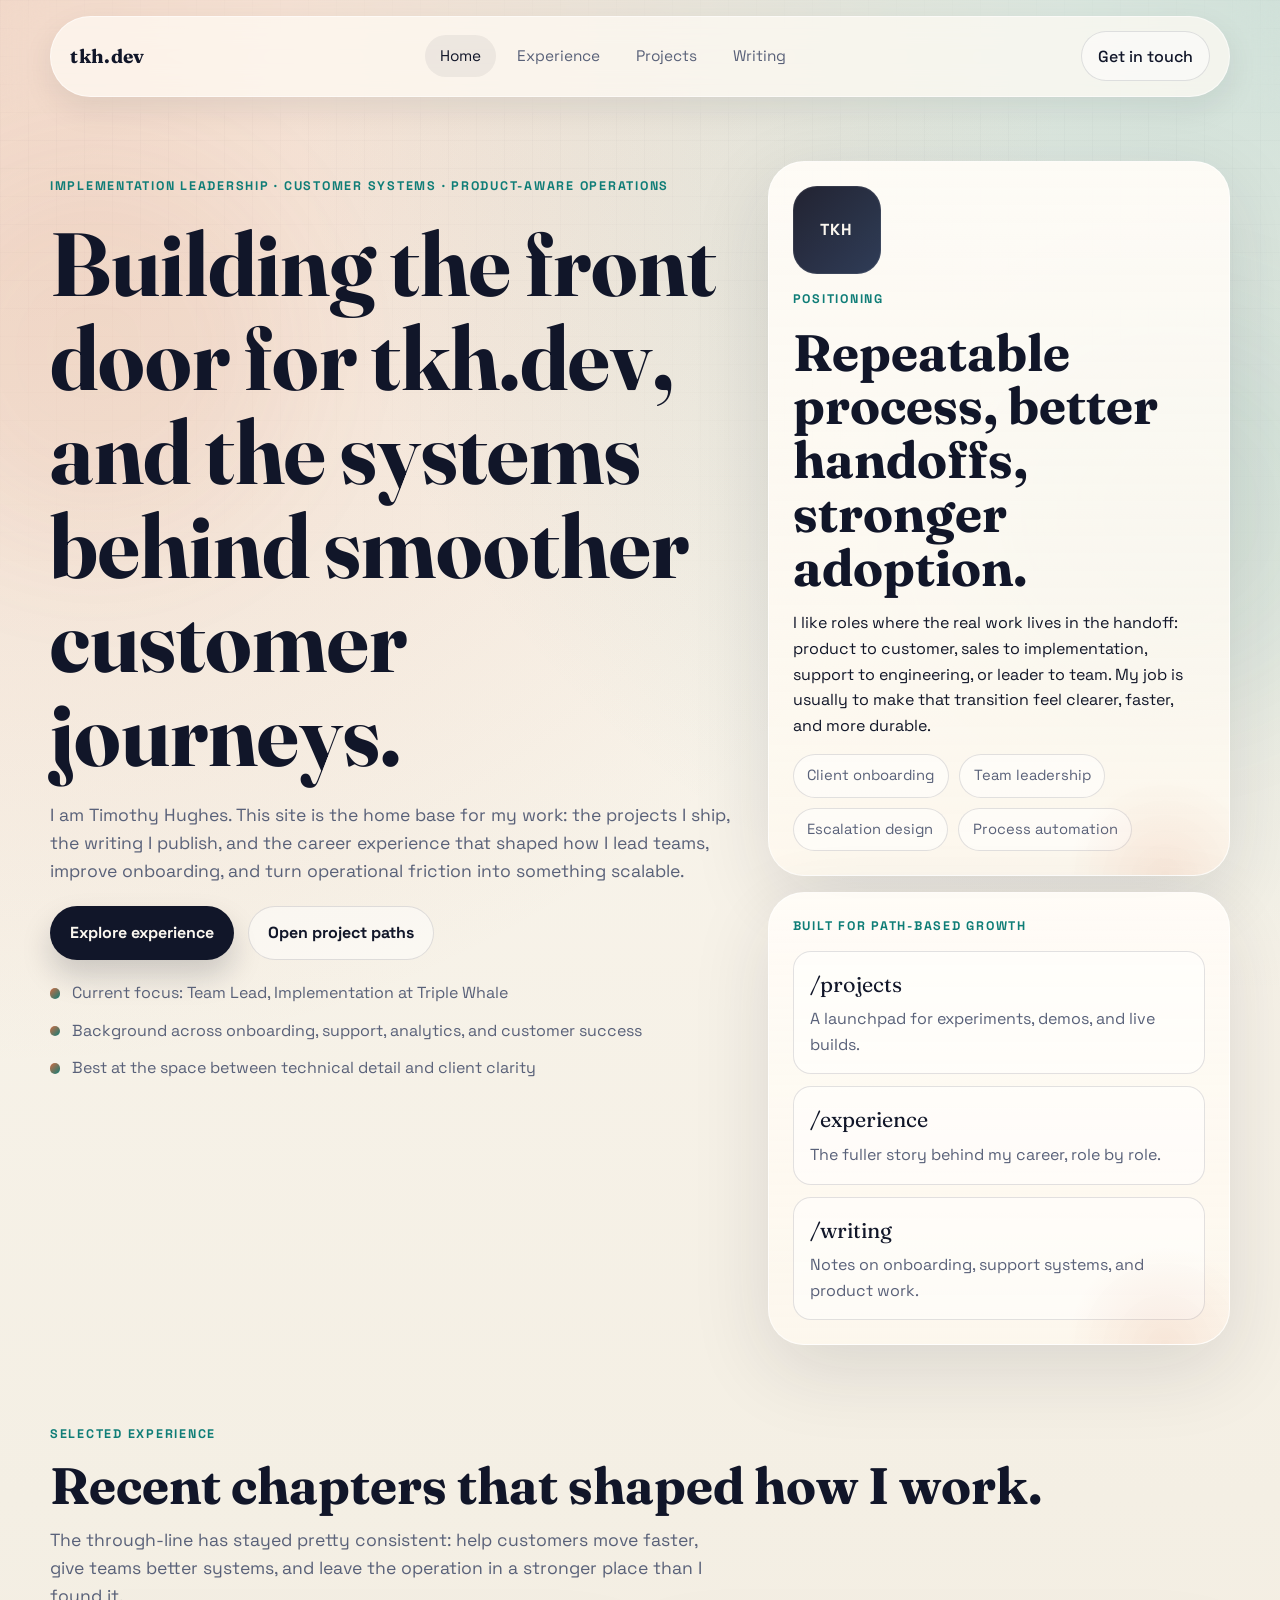
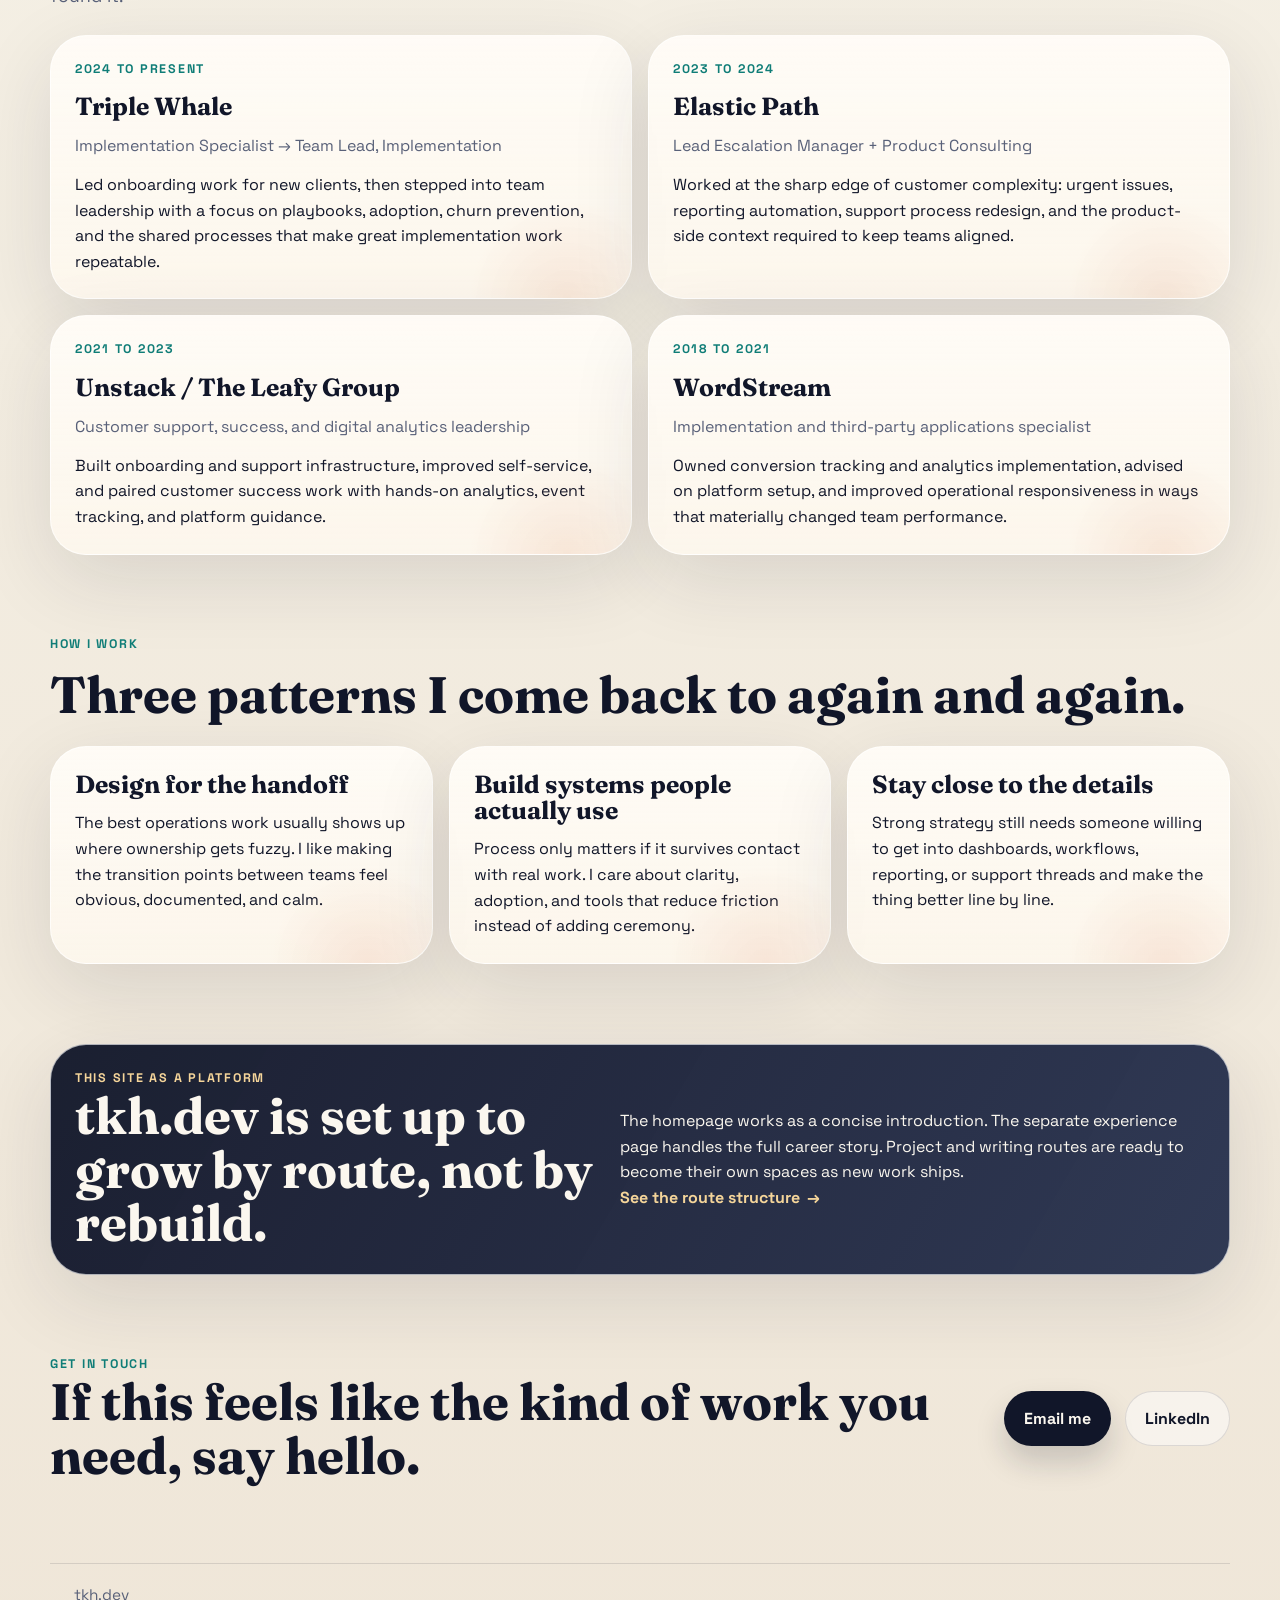
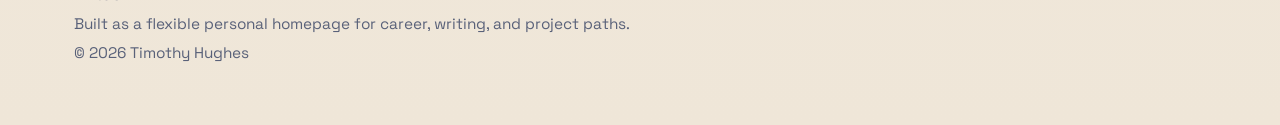
==== index.html @ 786b48e2 "Initial tkh.dev site" ====
<!doctype html>
<html lang="en">
  <head>
    <meta charset="utf-8">
    <meta name="viewport" content="width=device-width, initial-scale=1">
    <title>Timothy Hughes | tkh.dev</title>
    <meta
      name="description"
      content="The home base for Timothy Hughes: implementation leadership, customer operations, career experience, writing, and future projects hosted on tkh.dev."
    >
    <meta name="theme-color" content="#111629">
    <link rel="icon" href="/assets/favicon.svg" type="image/svg+xml">
    <link rel="preconnect" href="https://fonts.googleapis.com">
    <link rel="preconnect" href="https://fonts.gstatic.com" crossorigin>
    <link
      href="https://fonts.googleapis.com/css2?family=Fraunces:opsz,wght@9..144,400;9..144,600;9..144,700&family=Space+Grotesk:wght@400;500;700&display=swap"
      rel="stylesheet"
    >
    <link rel="stylesheet" href="/styles.css">
    <script defer src="/script.js"></script>
  </head>
  <body data-page="home">
    <a class="skip-link" href="#content">Skip to content</a>
    <div class="page-glow page-glow-left" aria-hidden="true"></div>
    <div class="page-glow page-glow-right" aria-hidden="true"></div>

    <header class="site-header">
      <div class="shell header-inner">
        <a class="brand" href="/" aria-label="Go to homepage">tkh.dev</a>
        <nav class="site-nav" aria-label="Primary">
          <a data-nav href="/">Home</a>
          <a data-nav href="/experience/">Experience</a>
          <a data-nav href="/projects/">Projects</a>
          <a data-nav href="/writing/">Writing</a>
        </nav>
        <a class="nav-cta" href="mailto:tk.hughes51@gmail.com">Get in touch</a>
      </div>
    </header>

    <main id="content">
      <section class="section shell hero">
        <div class="hero-copy" data-reveal>
          <p class="eyebrow">Implementation leadership · customer systems · product-aware operations</p>
          <h1>Building the front door for tkh.dev, and the systems behind smoother customer journeys.</h1>
          <p class="lead">
            I am Timothy Hughes. This site is the home base for my work: the projects I ship, the
            writing I publish, and the career experience that shaped how I lead teams, improve
            onboarding, and turn operational friction into something scalable.
          </p>
          <div class="cta-row">
            <a class="button button-primary" href="/experience/">Explore experience</a>
            <a class="button button-secondary" href="/projects/">Open project paths</a>
          </div>
          <ul class="inline-facts" aria-label="Highlights">
            <li>Current focus: Team Lead, Implementation at Triple Whale</li>
            <li>Background across onboarding, support, analytics, and customer success</li>
            <li>Best at the space between technical detail and client clarity</li>
          </ul>
        </div>

        <div class="hero-stack" data-reveal>
          <article class="panel spotlight-card">
            <div class="spotlight-mark" aria-hidden="true">TKH</div>
            <p class="panel-label">Positioning</p>
            <h2>Repeatable process, better handoffs, stronger adoption.</h2>
            <p>
              I like roles where the real work lives in the handoff: product to customer, sales to
              implementation, support to engineering, or leader to team. My job is usually to make
              that transition feel clearer, faster, and more durable.
            </p>
            <div class="chip-row" aria-label="Focus areas">
              <span class="chip">Client onboarding</span>
              <span class="chip">Team leadership</span>
              <span class="chip">Escalation design</span>
              <span class="chip">Process automation</span>
            </div>
          </article>

          <article class="panel route-card">
            <p class="panel-label">Built for path-based growth</p>
            <div class="route-list">
              <a class="route-item" href="/projects/">
                <span class="route-path">/projects</span>
                <span class="route-copy">A launchpad for experiments, demos, and live builds.</span>
              </a>
              <a class="route-item" href="/experience/">
                <span class="route-path">/experience</span>
                <span class="route-copy">The fuller story behind my career, role by role.</span>
              </a>
              <a class="route-item" href="/writing/">
                <span class="route-path">/writing</span>
                <span class="route-copy">Notes on onboarding, support systems, and product work.</span>
              </a>
            </div>
          </article>
        </div>
      </section>

      <section class="section shell">
        <div class="section-heading" data-reveal>
          <p class="eyebrow">Selected experience</p>
          <h2>Recent chapters that shaped how I work.</h2>
          <p class="section-copy">
            The through-line has stayed pretty consistent: help customers move faster, give teams
            better systems, and leave the operation in a stronger place than I found it.
          </p>
        </div>

        <div class="card-grid card-grid-large">
          <article class="panel role-card" data-reveal>
            <p class="role-time">2024 to present</p>
            <h3>Triple Whale</h3>
            <p class="role-title">Implementation Specialist → Team Lead, Implementation</p>
            <p>
              Led onboarding work for new clients, then stepped into team leadership with a focus on
              playbooks, adoption, churn prevention, and the shared processes that make great
              implementation work repeatable.
            </p>
          </article>

          <article class="panel role-card" data-reveal>
            <p class="role-time">2023 to 2024</p>
            <h3>Elastic Path</h3>
            <p class="role-title">Lead Escalation Manager + Product Consulting</p>
            <p>
              Worked at the sharp edge of customer complexity: urgent issues, reporting automation,
              support process redesign, and the product-side context required to keep teams aligned.
            </p>
          </article>

          <article class="panel role-card" data-reveal>
            <p class="role-time">2021 to 2023</p>
            <h3>Unstack / The Leafy Group</h3>
            <p class="role-title">Customer support, success, and digital analytics leadership</p>
            <p>
              Built onboarding and support infrastructure, improved self-service, and paired customer
              success work with hands-on analytics, event tracking, and platform guidance.
            </p>
          </article>

          <article class="panel role-card" data-reveal>
            <p class="role-time">2018 to 2021</p>
            <h3>WordStream</h3>
            <p class="role-title">Implementation and third-party applications specialist</p>
            <p>
              Owned conversion tracking and analytics implementation, advised on platform setup, and
              improved operational responsiveness in ways that materially changed team performance.
            </p>
          </article>
        </div>
      </section>

      <section class="section shell">
        <div class="section-heading" data-reveal>
          <p class="eyebrow">How I work</p>
          <h2>Three patterns I come back to again and again.</h2>
        </div>

        <div class="card-grid">
          <article class="panel principle-card" data-reveal>
            <h3>Design for the handoff</h3>
            <p>
              The best operations work usually shows up where ownership gets fuzzy. I like making the
              transition points between teams feel obvious, documented, and calm.
            </p>
          </article>

          <article class="panel principle-card" data-reveal>
            <h3>Build systems people actually use</h3>
            <p>
              Process only matters if it survives contact with real work. I care about clarity,
              adoption, and tools that reduce friction instead of adding ceremony.
            </p>
          </article>

          <article class="panel principle-card" data-reveal>
            <h3>Stay close to the details</h3>
            <p>
              Strong strategy still needs someone willing to get into dashboards, workflows,
              reporting, or support threads and make the thing better line by line.
            </p>
          </article>
        </div>
      </section>

      <section class="section shell">
        <div class="split-panel" data-reveal>
          <div>
            <p class="eyebrow">This site as a platform</p>
            <h2>tkh.dev is set up to grow by route, not by rebuild.</h2>
          </div>
          <div>
            <p>
              The homepage works as a concise introduction. The separate experience page handles the
              full career story. Project and writing routes are ready to become their own spaces as
              new work ships.
            </p>
            <a class="text-link" href="/projects/">See the route structure</a>
          </div>
        </div>
      </section>

      <section class="section shell contact-band" data-reveal>
        <div>
          <p class="eyebrow">Get in touch</p>
          <h2>If this feels like the kind of work you need, say hello.</h2>
        </div>
        <div class="contact-actions">
          <a class="button button-primary" href="mailto:tk.hughes51@gmail.com">Email me</a>
          <a class="button button-secondary" href="https://www.linkedin.com/in/tkhughes" target="_blank" rel="noreferrer">LinkedIn</a>
        </div>
      </section>
    </main>

    <footer class="site-footer">
      <div class="shell footer-inner">
        <p>tkh.dev</p>
        <p>Built as a flexible personal homepage for career, writing, and project paths.</p>
        <p>&copy; <span data-year></span> Timothy Hughes</p>
      </div>
    </footer>
  </body>
</html>
---- styles.css ----
:root {
  --bg: #f4efe4;
  --bg-alt: rgba(255, 251, 244, 0.78);
  --surface: rgba(255, 249, 239, 0.78);
  --surface-strong: rgba(255, 252, 247, 0.94);
  --ink: #111629;
  --muted: #596179;
  --line: rgba(17, 22, 41, 0.12);
  --line-strong: rgba(17, 22, 41, 0.22);
  --accent: #d06b42;
  --accent-soft: rgba(208, 107, 66, 0.12);
  --accent-2: #0f7d77;
  --accent-3: #d0a33d;
  --shadow: 0 24px 80px rgba(29, 31, 46, 0.12);
  --radius-xl: 36px;
  --radius-lg: 24px;
  --radius-md: 18px;
  --max-width: 1180px;
  --display: "Fraunces", Georgia, serif;
  --body: "Space Grotesk", "Trebuchet MS", sans-serif;
}

*,
*::before,
*::after {
  box-sizing: border-box;
}

html {
  scroll-behavior: smooth;
}

body {
  margin: 0;
  min-height: 100vh;
  font-family: var(--body);
  color: var(--ink);
  background:
    radial-gradient(circle at top left, rgba(208, 107, 66, 0.22), transparent 30%),
    radial-gradient(circle at top right, rgba(15, 125, 119, 0.18), transparent 28%),
    linear-gradient(180deg, #fbf7ef 0%, #f4efe4 45%, #efe6d8 100%);
  line-height: 1.6;
  position: relative;
}

body::before {
  content: "";
  position: fixed;
  inset: 0;
  background-image:
    linear-gradient(rgba(17, 22, 41, 0.04) 1px, transparent 1px),
    linear-gradient(90deg, rgba(17, 22, 41, 0.04) 1px, transparent 1px);
  background-size: 28px 28px;
  mask-image: linear-gradient(180deg, rgba(0, 0, 0, 0.5), transparent 70%);
  pointer-events: none;
  z-index: -2;
}

.page-glow {
  position: fixed;
  width: 24rem;
  height: 24rem;
  border-radius: 999px;
  filter: blur(70px);
  opacity: 0.35;
  pointer-events: none;
  z-index: -1;
}

.page-glow-left {
  background: rgba(208, 107, 66, 0.22);
  left: -6rem;
  top: 10rem;
}

.page-glow-right {
  background: rgba(15, 125, 119, 0.2);
  right: -5rem;
  top: 20rem;
}

img {
  max-width: 100%;
  display: block;
}

a {
  color: inherit;
  text-decoration: none;
}

p,
ul {
  margin: 0;
}

ul {
  padding-left: 1.25rem;
}

.shell {
  width: min(100% - 2rem, var(--max-width));
  margin: 0 auto;
}

.section {
  padding: 2.5rem 0;
}

.skip-link {
  position: absolute;
  left: 1rem;
  top: -3rem;
  background: var(--ink);
  color: white;
  padding: 0.7rem 1rem;
  border-radius: 999px;
  z-index: 10;
}

.skip-link:focus {
  top: 1rem;
}

.site-header {
  position: sticky;
  top: 0;
  z-index: 8;
  padding: 1rem 0;
  backdrop-filter: blur(20px);
}

.header-inner {
  display: flex;
  align-items: center;
  justify-content: space-between;
  gap: 1rem;
  padding: 0.9rem 1.2rem;
  border: 1px solid rgba(255, 255, 255, 0.55);
  border-radius: 999px;
  background: rgba(255, 251, 244, 0.72);
  box-shadow: 0 12px 32px rgba(17, 22, 41, 0.08);
}

.brand {
  font-family: var(--display);
  font-size: 1.2rem;
  font-weight: 700;
  letter-spacing: 0.02em;
}

.site-nav {
  display: flex;
  flex-wrap: wrap;
  justify-content: center;
  gap: 0.35rem;
}

.site-nav a,
.nav-cta,
.button,
.chip,
.route-item,
.text-link {
  transition: transform 180ms ease, background-color 180ms ease, color 180ms ease, border-color 180ms ease, box-shadow 180ms ease;
}

.site-nav a {
  padding: 0.55rem 0.95rem;
  color: var(--muted);
  border-radius: 999px;
  font-size: 0.96rem;
}

.site-nav a:hover,
.site-nav a:focus-visible,
.site-nav a.is-active {
  color: var(--ink);
  background: rgba(17, 22, 41, 0.06);
}

.nav-cta {
  padding: 0.7rem 1rem;
  border-radius: 999px;
  border: 1px solid var(--line);
  background: rgba(255, 255, 255, 0.48);
  font-weight: 500;
}

.nav-cta:hover,
.nav-cta:focus-visible {
  transform: translateY(-1px);
  box-shadow: 0 10px 24px rgba(17, 22, 41, 0.08);
}

.eyebrow,
.panel-label,
.summary-label,
.role-time {
  text-transform: uppercase;
  letter-spacing: 0.14em;
  font-size: 0.78rem;
  font-weight: 700;
  color: var(--accent-2);
}

h1,
h2,
h3 {
  font-family: var(--display);
  margin: 0;
  line-height: 1.05;
}

h1 {
  font-size: clamp(3rem, 7vw, 6rem);
  max-width: 12ch;
}

h2 {
  font-size: clamp(2rem, 4vw, 3.4rem);
}

h3 {
  font-size: 1.55rem;
}

.lead,
.section-copy {
  color: var(--muted);
  font-size: 1.1rem;
  max-width: 62ch;
}

.hero {
  display: grid;
  grid-template-columns: minmax(0, 1.2fr) minmax(18rem, 0.8fr);
  gap: 1.5rem;
  align-items: stretch;
  padding-top: 3rem;
}

.hero-copy,
.hero-stack,
.subhero,
.experience-layout,
.error-shell {
  position: relative;
}

.hero-copy {
  display: flex;
  flex-direction: column;
  gap: 1.25rem;
  padding: 1rem 0;
}

.cta-row,
.contact-actions {
  display: flex;
  flex-wrap: wrap;
  gap: 0.85rem;
}

.button {
  display: inline-flex;
  align-items: center;
  justify-content: center;
  min-height: 3rem;
  padding: 0.85rem 1.2rem;
  border-radius: 999px;
  border: 1px solid transparent;
  font-weight: 700;
}

.button:hover,
.button:focus-visible,
.route-item:hover,
.route-item:focus-visible {
  transform: translateY(-2px);
}

.button-primary {
  background: var(--ink);
  color: #fbf7ef;
  box-shadow: 0 16px 30px rgba(17, 22, 41, 0.18);
}

.button-primary:hover,
.button-primary:focus-visible {
  box-shadow: 0 20px 34px rgba(17, 22, 41, 0.24);
}

.button-secondary {
  background: rgba(255, 255, 255, 0.48);
  border-color: var(--line);
}

.inline-facts {
  display: grid;
  gap: 0.75rem;
  list-style: none;
  padding: 0;
  color: var(--muted);
}

.inline-facts li {
  display: flex;
  gap: 0.7rem;
  align-items: flex-start;
}

.inline-facts li::before {
  content: "";
  width: 0.65rem;
  height: 0.65rem;
  margin-top: 0.5rem;
  border-radius: 999px;
  background: linear-gradient(135deg, var(--accent), var(--accent-2));
  flex: none;
}

.hero-stack {
  display: grid;
  gap: 1rem;
}

.panel {
  position: relative;
  overflow: hidden;
  padding: 1.5rem;
  border: 1px solid rgba(255, 255, 255, 0.68);
  border-radius: var(--radius-xl);
  background: linear-gradient(180deg, var(--surface-strong), var(--surface));
  box-shadow: var(--shadow);
}

.panel::after {
  content: "";
  position: absolute;
  inset: auto -2rem -6rem auto;
  width: 12rem;
  height: 12rem;
  border-radius: 999px;
  background: radial-gradient(circle, rgba(208, 107, 66, 0.12), transparent 72%);
  pointer-events: none;
}

.spotlight-card {
  min-height: 23rem;
  display: flex;
  flex-direction: column;
  gap: 1rem;
}

.spotlight-mark {
  width: 5.5rem;
  height: 5.5rem;
  display: grid;
  place-items: center;
  border-radius: 1.5rem;
  font-weight: 700;
  letter-spacing: 0.08em;
  background:
    linear-gradient(135deg, rgba(17, 22, 41, 0.92), rgba(40, 51, 80, 0.92)),
    linear-gradient(135deg, rgba(208, 107, 66, 0.5), rgba(15, 125, 119, 0.5));
  color: #fbf7ef;
  box-shadow: inset 0 0 0 1px rgba(255, 255, 255, 0.08);
}

.chip-row {
  display: flex;
  flex-wrap: wrap;
  gap: 0.65rem;
  margin-top: auto;
}

.chip {
  display: inline-flex;
  align-items: center;
  gap: 0.35rem;
  padding: 0.55rem 0.85rem;
  border-radius: 999px;
  border: 1px solid var(--line);
  background: rgba(255, 255, 255, 0.5);
  color: var(--muted);
  font-size: 0.92rem;
}

.route-card {
  display: flex;
  flex-direction: column;
  gap: 0.85rem;
}

.route-list {
  display: grid;
  gap: 0.75rem;
}

.route-item {
  display: grid;
  gap: 0.25rem;
  padding: 1rem;
  border-radius: var(--radius-md);
  border: 1px solid var(--line);
  background: rgba(255, 255, 255, 0.52);
}

.route-item:hover,
.route-item:focus-visible {
  border-color: rgba(17, 22, 41, 0.25);
  box-shadow: 0 10px 24px rgba(17, 22, 41, 0.08);
}

.route-path {
  font-family: var(--display);
  font-size: 1.35rem;
}

.route-copy,
.role-title {
  color: var(--muted);
}

.section-heading {
  display: grid;
  gap: 0.85rem;
  margin-bottom: 1.5rem;
}

.card-grid {
  display: grid;
  grid-template-columns: repeat(3, minmax(0, 1fr));
  gap: 1rem;
}

.card-grid-large {
  grid-template-columns: repeat(2, minmax(0, 1fr));
}

.role-card,
.principle-card,
.timeline-card {
  display: grid;
  gap: 0.85rem;
  align-content: start;
}

.split-panel {
  display: grid;
  grid-template-columns: minmax(0, 0.95fr) minmax(0, 1.05fr);
  gap: 1rem;
  align-items: center;
  padding: 1.5rem;
  border: 1px solid rgba(255, 255, 255, 0.65);
  border-radius: var(--radius-xl);
  background: linear-gradient(120deg, rgba(17, 22, 41, 0.96), rgba(37, 48, 77, 0.95));
  color: #fbf7ef;
  box-shadow: var(--shadow);
}

.split-panel .eyebrow,
.split-panel .text-link {
  color: #f5d59a;
}

.text-link {
  display: inline-flex;
  align-items: center;
  gap: 0.4rem;
  color: var(--accent-2);
  font-weight: 700;
}

.text-link::after {
  content: "→";
}

.contact-band {
  display: grid;
  grid-template-columns: minmax(0, 1fr) auto;
  gap: 1rem;
  align-items: center;
  padding-bottom: 4rem;
}

.site-footer {
  padding: 1rem 0 2.5rem;
}

.footer-inner {
  display: grid;
  gap: 0.3rem;
  padding: 1.2rem 1.5rem;
  border-top: 1px solid var(--line);
  color: var(--muted);
  font-size: 0.96rem;
}

.subhero {
  display: grid;
  gap: 1.5rem;
  padding-top: 3rem;
}

.summary-strip {
  display: grid;
  grid-template-columns: repeat(3, minmax(0, 1fr));
  gap: 1rem;
}

.summary-item {
  padding: 1.15rem 1.2rem;
  border-radius: var(--radius-lg);
  border: 1px solid var(--line);
  background: rgba(255, 255, 255, 0.45);
}

.summary-item strong {
  display: block;
  margin-top: 0.5rem;
  font-size: 1rem;
  line-height: 1.45;
}

.experience-layout {
  display: grid;
  grid-template-columns: minmax(15rem, 0.42fr) minmax(0, 1fr);
  gap: 1rem;
  align-items: start;
}

.sticky-panel {
  position: sticky;
  top: 7rem;
  display: grid;
  gap: 0.95rem;
}

.stacked-links {
  display: grid;
  gap: 0.5rem;
}

.timeline {
  display: grid;
  gap: 1rem;
}

.detail-list {
  display: grid;
  gap: 0.7rem;
  color: var(--muted);
}

.detail-list li::marker {
  color: var(--accent);
}

.error-shell {
  display: grid;
  place-items: center;
  min-height: 100vh;
  padding: 2rem 0;
}

.error-card {
  max-width: 42rem;
  display: grid;
  gap: 1rem;
  text-align: center;
}

[data-reveal] {
  opacity: 0;
  transform: translateY(18px);
}

[data-reveal].is-visible {
  opacity: 1;
  transform: translateY(0);
  transition: opacity 600ms ease, transform 600ms ease;
}

a:focus-visible,
button:focus-visible {
  outline: 2px solid var(--accent-2);
  outline-offset: 3px;
}

@media (max-width: 980px) {
  .hero,
  .split-panel,
  .contact-band,
  .experience-layout {
    grid-template-columns: 1fr;
  }

  .card-grid,
  .card-grid-large,
  .summary-strip {
    grid-template-columns: 1fr;
  }

  .sticky-panel {
    position: static;
  }

  h1 {
    max-width: 14ch;
  }
}

@media (max-width: 760px) {
  .section {
    padding: 2rem 0;
  }

  .site-header {
    position: static;
    padding: 0.85rem 0 0;
  }

  .header-inner {
    border-radius: 1.5rem;
    align-items: flex-start;
    flex-direction: column;
  }

  .site-nav {
    justify-content: flex-start;
  }

  .nav-cta {
    width: 100%;
    text-align: center;
  }

  .panel,
  .split-panel {
    padding: 1.25rem;
    border-radius: 1.4rem;
  }

  h1 {
    max-width: none;
  }
}

@media (prefers-reduced-motion: reduce) {
  html {
    scroll-behavior: auto;
  }

  *,
  *::before,
  *::after {
    animation: none !important;
    transition: none !important;
  }

  [data-reveal] {
    opacity: 1;
    transform: none;
  }
}
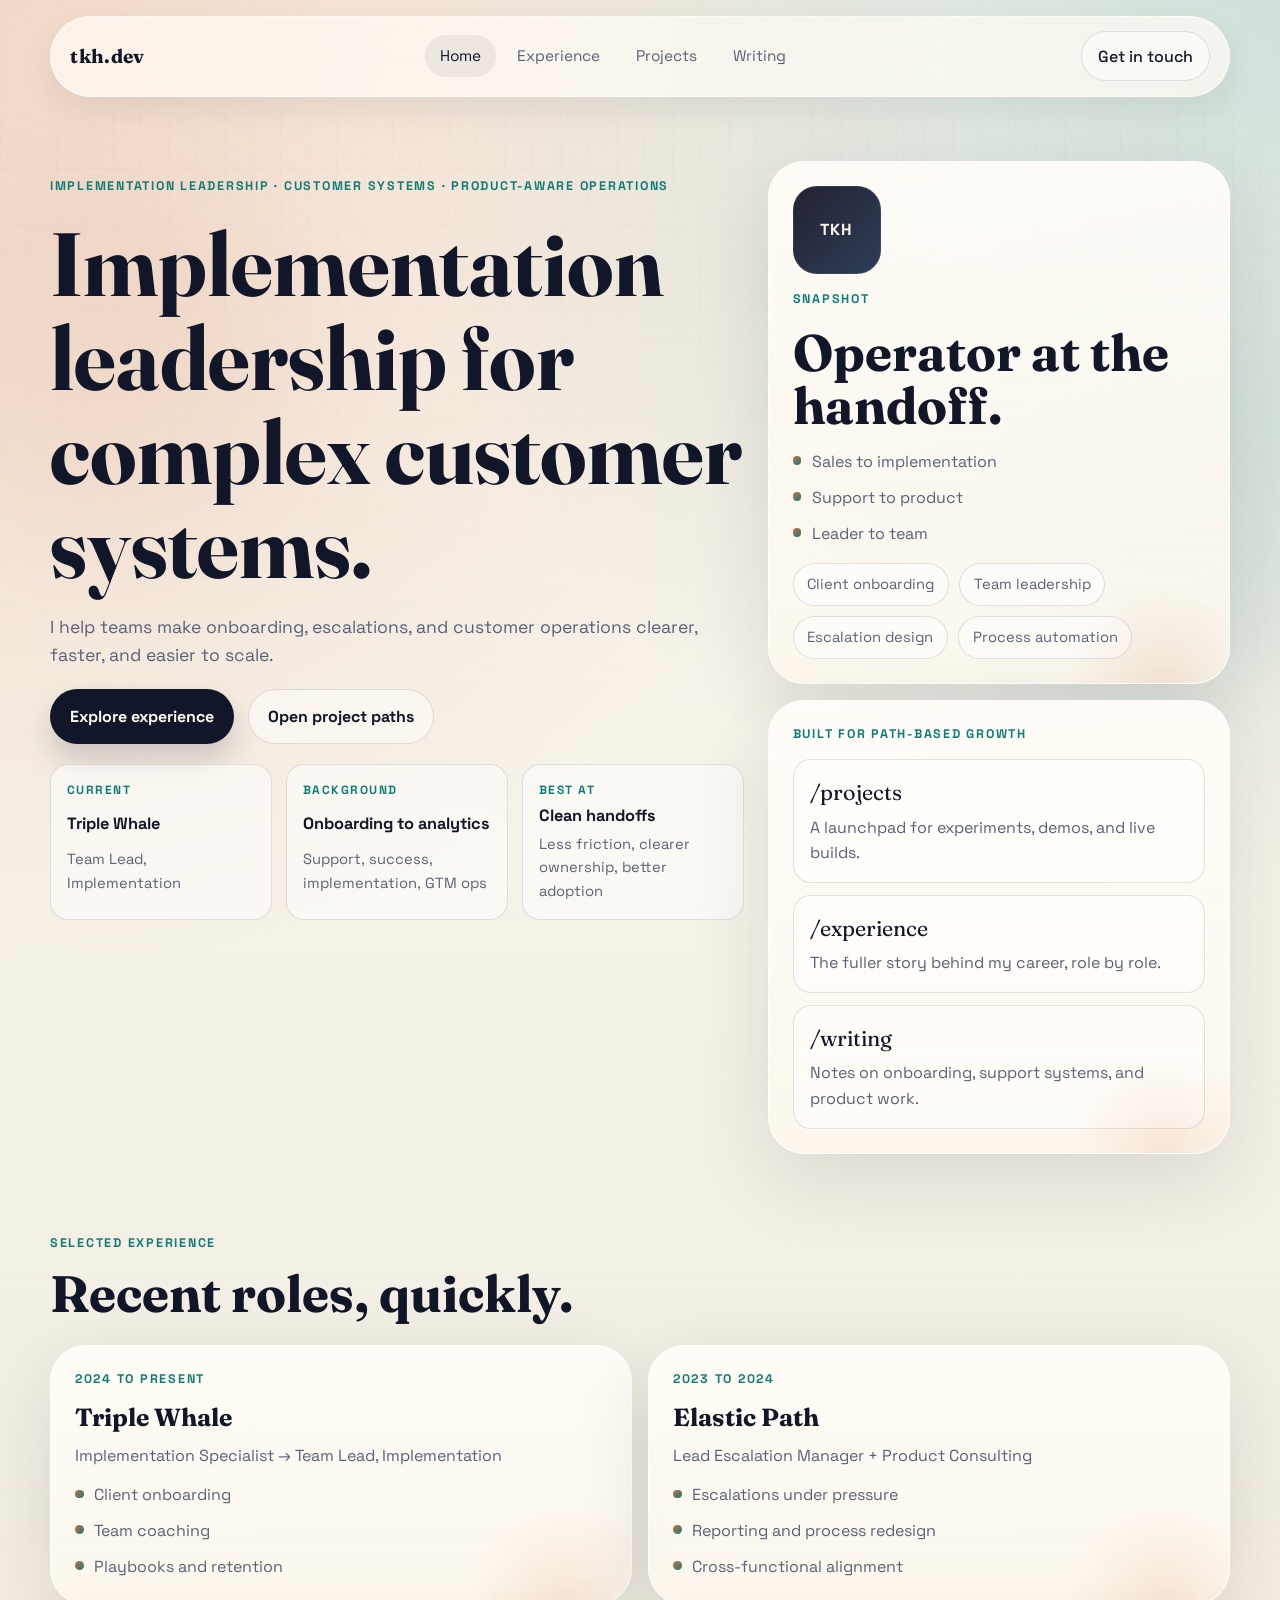
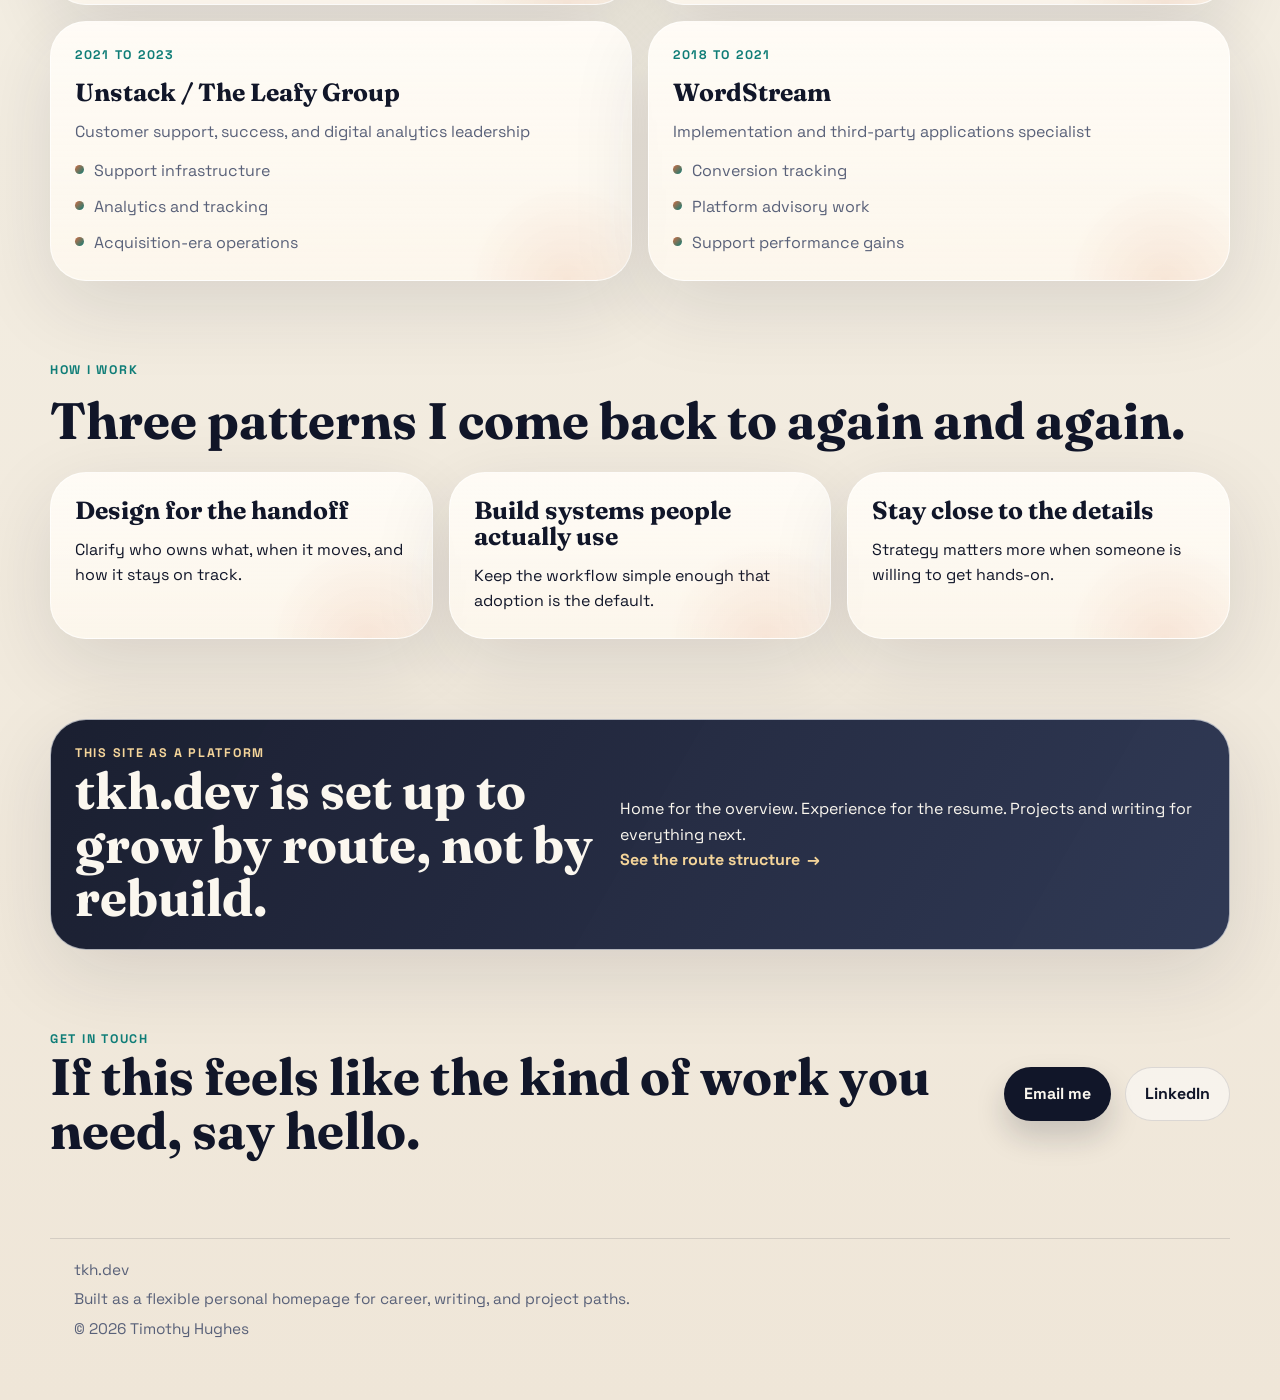
==== commit 468927ac: "Reduce copy density across site" ====
--- a/index.html
+++ b/index.html
@@ -41,33 +41,44 @@
       <section class="section shell hero">
         <div class="hero-copy" data-reveal>
           <p class="eyebrow">Implementation leadership · customer systems · product-aware operations</p>
-          <h1>Building the front door for tkh.dev, and the systems behind smoother customer journeys.</h1>
+          <h1>Implementation leadership for complex customer systems.</h1>
           <p class="lead">
-            I am Timothy Hughes. This site is the home base for my work: the projects I ship, the
-            writing I publish, and the career experience that shaped how I lead teams, improve
-            onboarding, and turn operational friction into something scalable.
+            I help teams make onboarding, escalations, and customer operations clearer, faster, and
+            easier to scale.
           </p>
           <div class="cta-row">
             <a class="button button-primary" href="/experience/">Explore experience</a>
             <a class="button button-secondary" href="/projects/">Open project paths</a>
           </div>
-          <ul class="inline-facts" aria-label="Highlights">
-            <li>Current focus: Team Lead, Implementation at Triple Whale</li>
-            <li>Background across onboarding, support, analytics, and customer success</li>
-            <li>Best at the space between technical detail and client clarity</li>
-          </ul>
+          <div class="metrics-row" aria-label="Highlights">
+            <article class="metric-card">
+              <span class="metric-label">Current</span>
+              <strong>Triple Whale</strong>
+              <span class="metric-copy">Team Lead, Implementation</span>
+            </article>
+            <article class="metric-card">
+              <span class="metric-label">Background</span>
+              <strong>Onboarding to analytics</strong>
+              <span class="metric-copy">Support, success, implementation, GTM ops</span>
+            </article>
+            <article class="metric-card">
+              <span class="metric-label">Best at</span>
+              <strong>Clean handoffs</strong>
+              <span class="metric-copy">Less friction, clearer ownership, better adoption</span>
+            </article>
+          </div>
         </div>
 
         <div class="hero-stack" data-reveal>
           <article class="panel spotlight-card">
             <div class="spotlight-mark" aria-hidden="true">TKH</div>
-            <p class="panel-label">Positioning</p>
-            <h2>Repeatable process, better handoffs, stronger adoption.</h2>
-            <p>
-              I like roles where the real work lives in the handoff: product to customer, sales to
-              implementation, support to engineering, or leader to team. My job is usually to make
-              that transition feel clearer, faster, and more durable.
-            </p>
+            <p class="panel-label">Snapshot</p>
+            <h2>Operator at the handoff.</h2>
+            <ul class="mini-list" aria-label="Where I focus">
+              <li>Sales to implementation</li>
+              <li>Support to product</li>
+              <li>Leader to team</li>
+            </ul>
             <div class="chip-row" aria-label="Focus areas">
               <span class="chip">Client onboarding</span>
               <span class="chip">Team leadership</span>
@@ -99,11 +110,7 @@
       <section class="section shell">
         <div class="section-heading" data-reveal>
           <p class="eyebrow">Selected experience</p>
-          <h2>Recent chapters that shaped how I work.</h2>
-          <p class="section-copy">
-            The through-line has stayed pretty consistent: help customers move faster, give teams
-            better systems, and leave the operation in a stronger place than I found it.
-          </p>
+          <h2>Recent roles, quickly.</h2>
         </div>
 
         <div class="card-grid card-grid-large">
@@ -111,41 +118,44 @@
             <p class="role-time">2024 to present</p>
             <h3>Triple Whale</h3>
             <p class="role-title">Implementation Specialist → Team Lead, Implementation</p>
-            <p>
-              Led onboarding work for new clients, then stepped into team leadership with a focus on
-              playbooks, adoption, churn prevention, and the shared processes that make great
-              implementation work repeatable.
-            </p>
+            <ul class="compact-list">
+              <li>Client onboarding</li>
+              <li>Team coaching</li>
+              <li>Playbooks and retention</li>
+            </ul>
           </article>
 
           <article class="panel role-card" data-reveal>
             <p class="role-time">2023 to 2024</p>
             <h3>Elastic Path</h3>
             <p class="role-title">Lead Escalation Manager + Product Consulting</p>
-            <p>
-              Worked at the sharp edge of customer complexity: urgent issues, reporting automation,
-              support process redesign, and the product-side context required to keep teams aligned.
-            </p>
+            <ul class="compact-list">
+              <li>Escalations under pressure</li>
+              <li>Reporting and process redesign</li>
+              <li>Cross-functional alignment</li>
+            </ul>
           </article>
 
           <article class="panel role-card" data-reveal>
             <p class="role-time">2021 to 2023</p>
             <h3>Unstack / The Leafy Group</h3>
             <p class="role-title">Customer support, success, and digital analytics leadership</p>
-            <p>
-              Built onboarding and support infrastructure, improved self-service, and paired customer
-              success work with hands-on analytics, event tracking, and platform guidance.
-            </p>
+            <ul class="compact-list">
+              <li>Support infrastructure</li>
+              <li>Analytics and tracking</li>
+              <li>Acquisition-era operations</li>
+            </ul>
           </article>
 
           <article class="panel role-card" data-reveal>
             <p class="role-time">2018 to 2021</p>
             <h3>WordStream</h3>
             <p class="role-title">Implementation and third-party applications specialist</p>
-            <p>
-              Owned conversion tracking and analytics implementation, advised on platform setup, and
-              improved operational responsiveness in ways that materially changed team performance.
-            </p>
+            <ul class="compact-list">
+              <li>Conversion tracking</li>
+              <li>Platform advisory work</li>
+              <li>Support performance gains</li>
+            </ul>
           </article>
         </div>
       </section>
@@ -159,26 +169,17 @@
         <div class="card-grid">
           <article class="panel principle-card" data-reveal>
             <h3>Design for the handoff</h3>
-            <p>
-              The best operations work usually shows up where ownership gets fuzzy. I like making the
-              transition points between teams feel obvious, documented, and calm.
-            </p>
+            <p>Clarify who owns what, when it moves, and how it stays on track.</p>
           </article>
 
           <article class="panel principle-card" data-reveal>
             <h3>Build systems people actually use</h3>
-            <p>
-              Process only matters if it survives contact with real work. I care about clarity,
-              adoption, and tools that reduce friction instead of adding ceremony.
-            </p>
+            <p>Keep the workflow simple enough that adoption is the default.</p>
           </article>
 
           <article class="panel principle-card" data-reveal>
             <h3>Stay close to the details</h3>
-            <p>
-              Strong strategy still needs someone willing to get into dashboards, workflows,
-              reporting, or support threads and make the thing better line by line.
-            </p>
+            <p>Strategy matters more when someone is willing to get hands-on.</p>
           </article>
         </div>
       </section>
@@ -190,11 +191,7 @@
             <h2>tkh.dev is set up to grow by route, not by rebuild.</h2>
           </div>
           <div>
-            <p>
-              The homepage works as a concise introduction. The separate experience page handles the
-              full career story. Project and writing routes are ready to become their own spaces as
-              new work ships.
-            </p>
+            <p>Home for the overview. Experience for the resume. Projects and writing for everything next.</p>
             <a class="text-link" href="/projects/">See the route structure</a>
           </div>
         </div>
--- a/styles.css
+++ b/styles.css
@@ -296,28 +296,36 @@
   border-color: var(--line);
 }
 
-.inline-facts {
-  display: grid;
-  gap: 0.75rem;
-  list-style: none;
-  padding: 0;
+.metrics-row {
+  display: grid;
+  grid-template-columns: repeat(3, minmax(0, 1fr));
+  gap: 0.9rem;
+}
+
+.metric-card {
+  display: grid;
+  gap: 0.2rem;
+  padding: 1rem;
+  border-radius: var(--radius-md);
+  border: 1px solid var(--line);
+  background: rgba(255, 255, 255, 0.5);
+}
+
+.metric-card strong {
+  font-size: 1.02rem;
+}
+
+.metric-label {
+  text-transform: uppercase;
+  letter-spacing: 0.12em;
+  font-size: 0.75rem;
+  font-weight: 700;
+  color: var(--accent-2);
+}
+
+.metric-copy {
   color: var(--muted);
-}
-
-.inline-facts li {
-  display: flex;
-  gap: 0.7rem;
-  align-items: flex-start;
-}
-
-.inline-facts li::before {
-  content: "";
-  width: 0.65rem;
-  height: 0.65rem;
-  margin-top: 0.5rem;
-  border-radius: 999px;
-  background: linear-gradient(135deg, var(--accent), var(--accent-2));
-  flex: none;
+  font-size: 0.92rem;
 }
 
 .hero-stack {
@@ -423,6 +431,41 @@
   color: var(--muted);
 }
 
+.mini-list,
+.compact-list {
+  display: grid;
+  gap: 0.65rem;
+  color: var(--muted);
+}
+
+.mini-list {
+  list-style: none;
+  padding: 0;
+}
+
+.mini-list li,
+.compact-list li {
+  display: flex;
+  align-items: flex-start;
+  gap: 0.65rem;
+}
+
+.mini-list li::before,
+.compact-list li::before {
+  content: "";
+  width: 0.55rem;
+  height: 0.55rem;
+  margin-top: 0.45rem;
+  border-radius: 999px;
+  background: linear-gradient(135deg, var(--accent), var(--accent-2));
+  flex: none;
+}
+
+.compact-list {
+  list-style: none;
+  padding: 0;
+}
+
 .section-heading {
   display: grid;
   gap: 0.85rem;
@@ -558,6 +601,10 @@
   color: var(--accent);
 }
 
+.detail-tags {
+  margin-top: 0.2rem;
+}
+
 .error-shell {
   display: grid;
   place-items: center;
@@ -599,7 +646,8 @@
 
   .card-grid,
   .card-grid-large,
-  .summary-strip {
+  .summary-strip,
+  .metrics-row {
     grid-template-columns: 1fr;
   }
 
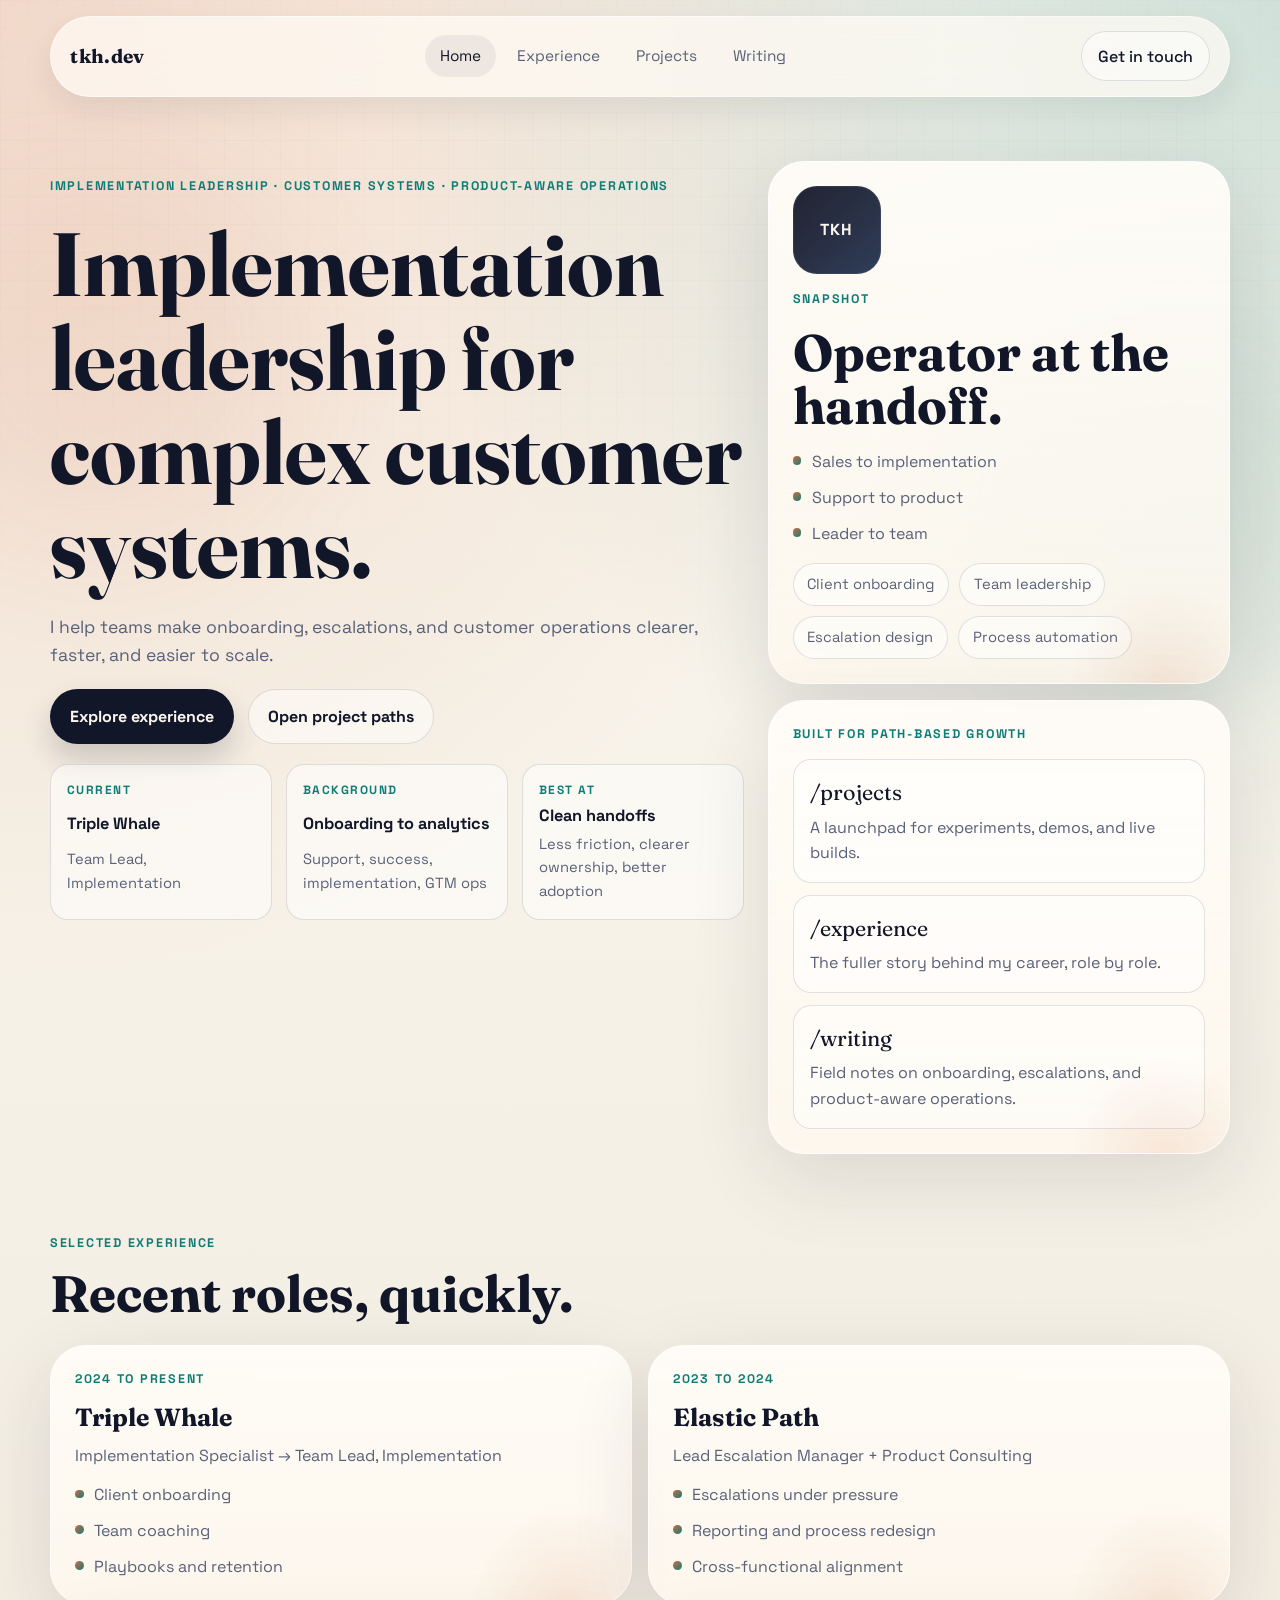
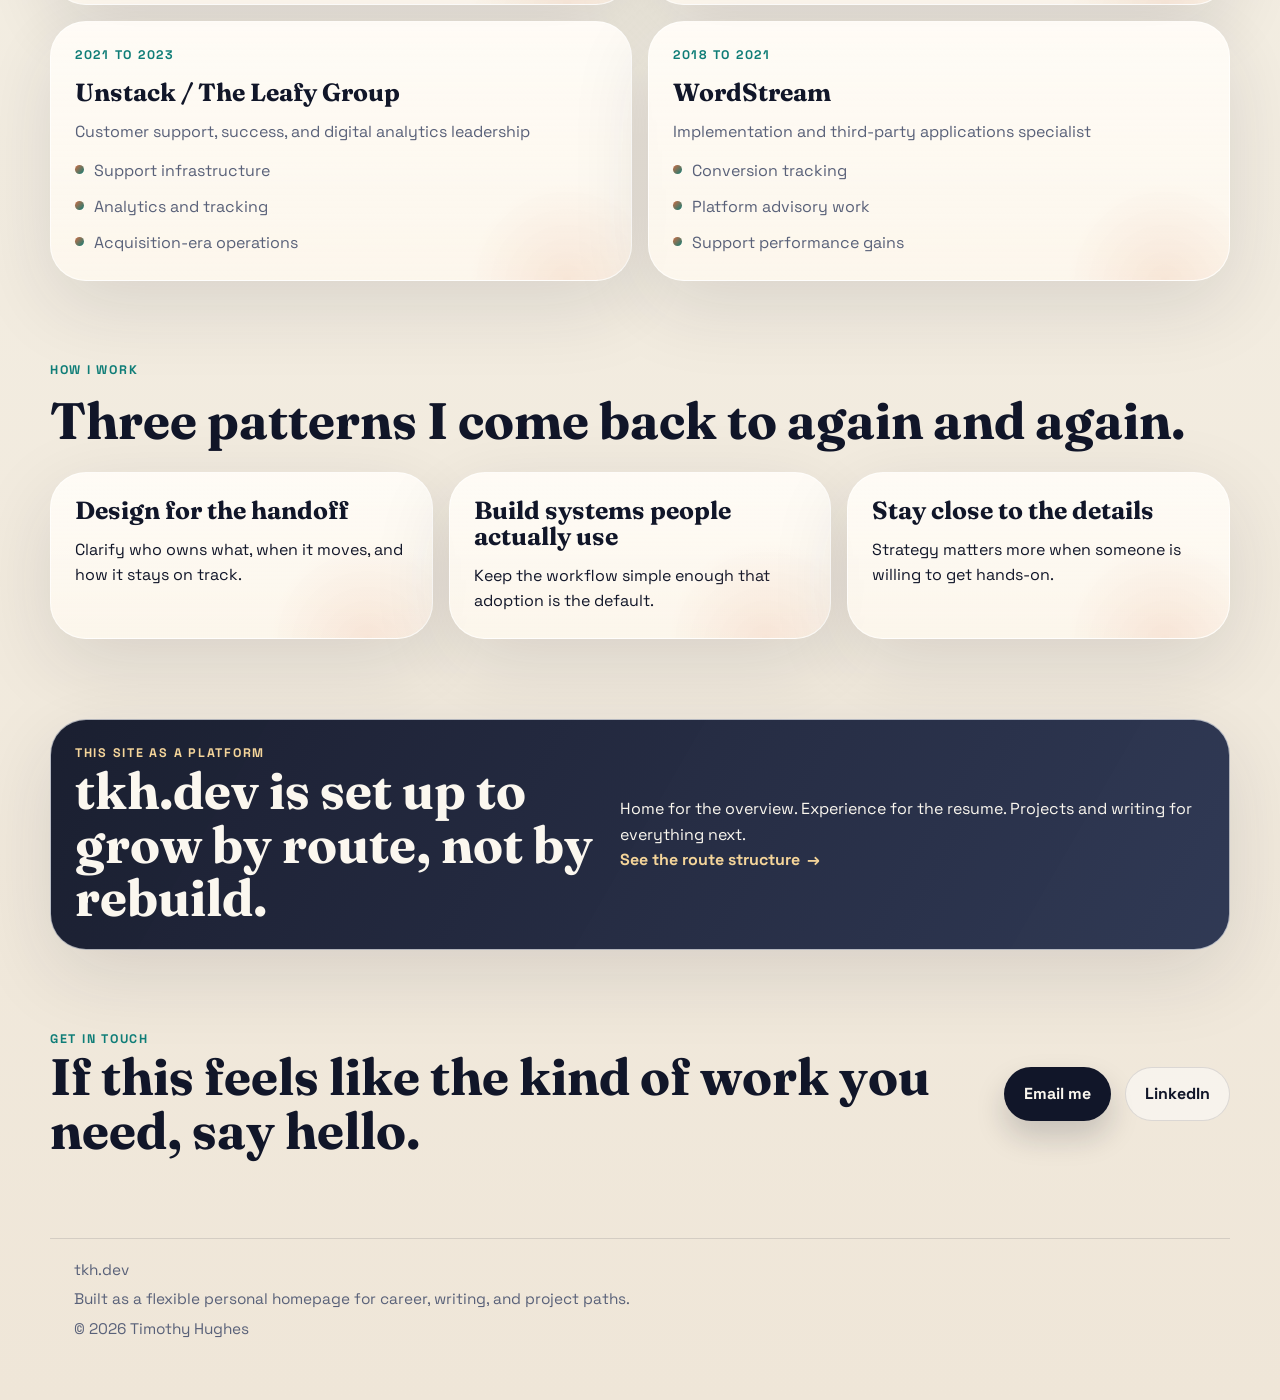
==== commit 5bc77537: "Improve writing section" ====
--- a/index.html
+++ b/index.html
@@ -13,7 +13,7 @@
     <link rel="preconnect" href="https://fonts.googleapis.com">
     <link rel="preconnect" href="https://fonts.gstatic.com" crossorigin>
     <link
-      href="https://fonts.googleapis.com/css2?family=Fraunces:opsz,wght@9..144,400;9..144,600;9..144,700&family=Space+Grotesk:wght@400;500;700&display=swap"
+      href="https://fonts.googleapis.com/css2?family=Fraunces:opsz,wght@9..144,400;9..144,600;9..144,700&amp;family=Space+Grotesk:wght@400;500;700&amp;display=swap"
       rel="stylesheet"
     >
     <link rel="stylesheet" href="/styles.css">
@@ -100,7 +100,7 @@
               </a>
               <a class="route-item" href="/writing/">
                 <span class="route-path">/writing</span>
-                <span class="route-copy">Notes on onboarding, support systems, and product work.</span>
+                <span class="route-copy">Field notes on onboarding, escalations, and product-aware operations.</span>
               </a>
             </div>
           </article>
--- a/styles.css
+++ b/styles.css
@@ -574,6 +574,13 @@
   align-items: start;
 }
 
+.writing-layout {
+  display: grid;
+  grid-template-columns: minmax(15rem, 0.36fr) minmax(0, 1fr);
+  gap: 1rem;
+  align-items: start;
+}
+
 .sticky-panel {
   position: sticky;
   top: 7rem;
@@ -581,6 +588,10 @@
   gap: 0.95rem;
 }
 
+.writing-sidebar {
+  min-height: 100%;
+}
+
 .stacked-links {
   display: grid;
   gap: 0.5rem;
@@ -589,6 +600,96 @@
 .timeline {
   display: grid;
   gap: 1rem;
+}
+
+.writing-stream {
+  display: grid;
+  gap: 1rem;
+}
+
+.note-card {
+  display: grid;
+  gap: 1rem;
+}
+
+.note-head {
+  display: flex;
+  align-items: center;
+  justify-content: space-between;
+  gap: 1rem;
+}
+
+.note-index {
+  width: 3rem;
+  height: 3rem;
+  display: grid;
+  place-items: center;
+  border-radius: 1rem;
+  background: linear-gradient(135deg, rgba(17, 22, 41, 0.96), rgba(40, 51, 80, 0.92));
+  color: #fbf7ef;
+  font-family: var(--display);
+  font-size: 1.1rem;
+  font-weight: 700;
+  letter-spacing: 0.04em;
+  box-shadow: inset 0 0 0 1px rgba(255, 255, 255, 0.08);
+}
+
+.note-meta {
+  display: flex;
+  flex-wrap: wrap;
+  justify-content: flex-end;
+  gap: 0.5rem;
+}
+
+.note-type,
+.note-status {
+  display: inline-flex;
+  align-items: center;
+  min-height: 2rem;
+  padding: 0.45rem 0.75rem;
+  border-radius: 999px;
+  border: 1px solid var(--line);
+  text-transform: uppercase;
+  letter-spacing: 0.12em;
+  font-size: 0.72rem;
+  font-weight: 700;
+}
+
+.note-type {
+  background: rgba(255, 255, 255, 0.58);
+  color: var(--muted);
+}
+
+.note-status {
+  background: var(--accent-soft);
+  border-color: rgba(208, 107, 66, 0.24);
+  color: var(--accent);
+}
+
+.note-copy {
+  color: var(--muted);
+  font-size: 1.02rem;
+}
+
+.note-details {
+  display: grid;
+  grid-template-columns: repeat(2, minmax(0, 1fr));
+  gap: 0.9rem;
+  padding-top: 1rem;
+  border-top: 1px solid var(--line);
+}
+
+.note-detail {
+  display: grid;
+  gap: 0.35rem;
+}
+
+.note-detail-label {
+  text-transform: uppercase;
+  letter-spacing: 0.12em;
+  font-size: 0.72rem;
+  font-weight: 700;
+  color: var(--accent-2);
 }
 
 .detail-list {
@@ -640,7 +741,8 @@
   .hero,
   .split-panel,
   .contact-band,
-  .experience-layout {
+  .experience-layout,
+  .writing-layout {
     grid-template-columns: 1fr;
   }
 
@@ -691,6 +793,16 @@
     border-radius: 1.4rem;
   }
 
+  .note-head,
+  .note-meta {
+    align-items: flex-start;
+    justify-content: flex-start;
+  }
+
+  .note-details {
+    grid-template-columns: 1fr;
+  }
+
   h1 {
     max-width: none;
   }
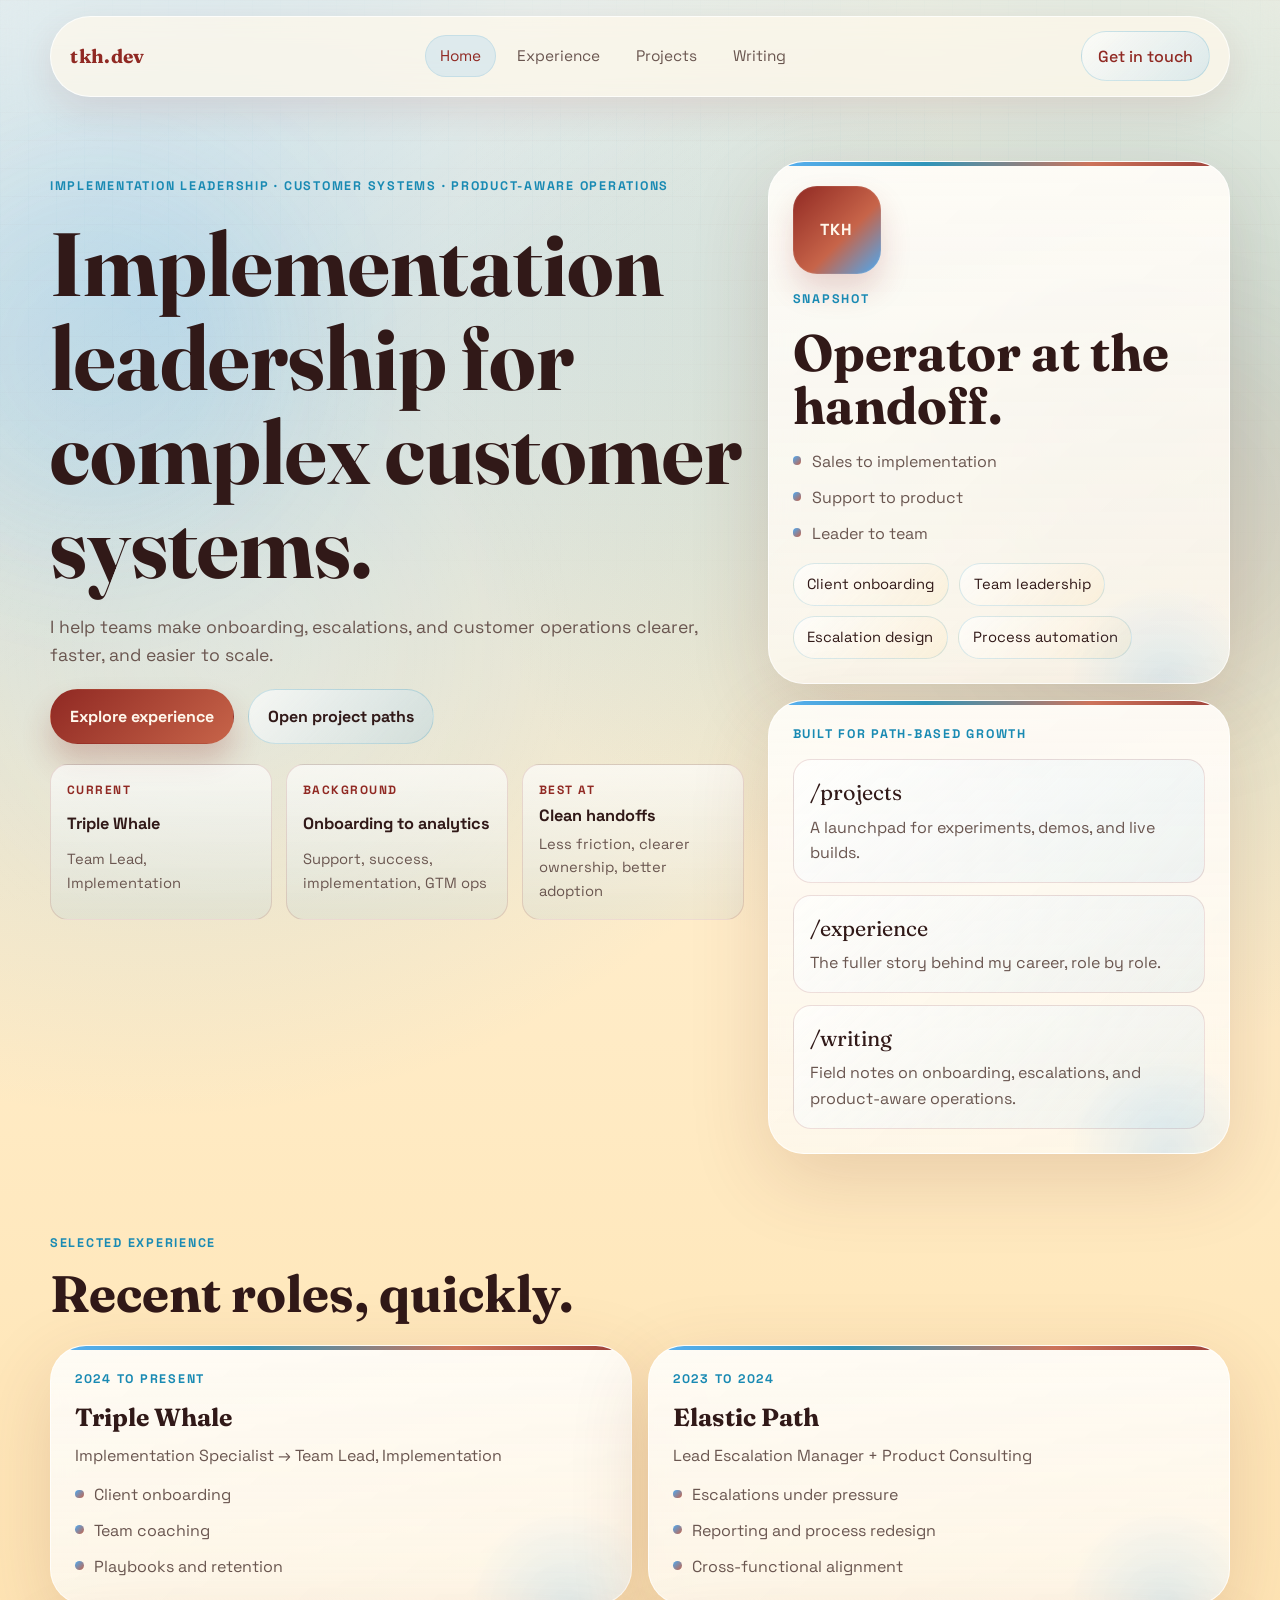
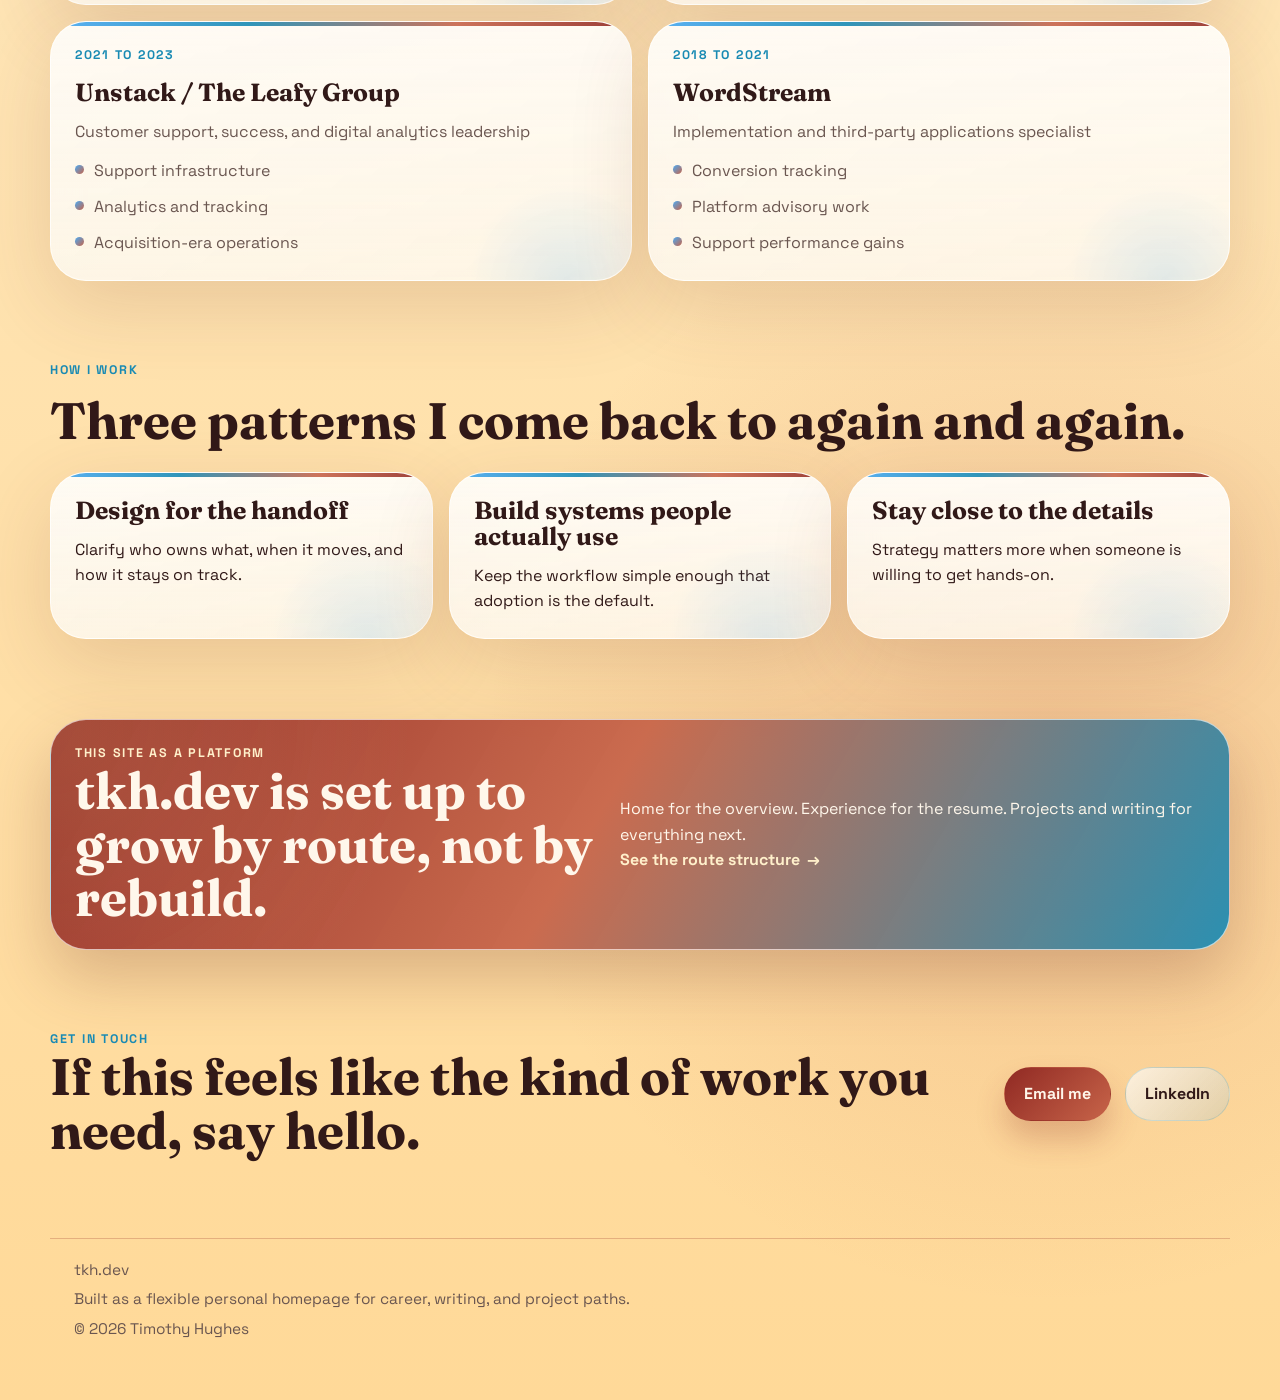
==== commit 1f32ec73: "Refresh site theme with new palette" ====
--- a/index.html
+++ b/index.html
@@ -8,7 +8,7 @@
       name="description"
       content="The home base for Timothy Hughes: implementation leadership, customer operations, career experience, writing, and future projects hosted on tkh.dev."
     >
-    <meta name="theme-color" content="#111629">
+    <meta name="theme-color" content="#902923">
     <link rel="icon" href="/assets/favicon.svg" type="image/svg+xml">
     <link rel="preconnect" href="https://fonts.googleapis.com">
     <link rel="preconnect" href="https://fonts.gstatic.com" crossorigin>
--- a/styles.css
+++ b/styles.css
@@ -1,17 +1,24 @@
 :root {
-  --bg: #f4efe4;
-  --bg-alt: rgba(255, 251, 244, 0.78);
-  --surface: rgba(255, 249, 239, 0.78);
-  --surface-strong: rgba(255, 252, 247, 0.94);
-  --ink: #111629;
-  --muted: #596179;
-  --line: rgba(17, 22, 41, 0.12);
-  --line-strong: rgba(17, 22, 41, 0.22);
-  --accent: #d06b42;
-  --accent-soft: rgba(208, 107, 66, 0.12);
-  --accent-2: #0f7d77;
-  --accent-3: #d0a33d;
-  --shadow: 0 24px 80px rgba(29, 31, 46, 0.12);
+  --sky: #4aaaf4;
+  --ocean: #198ab3;
+  --copper: #c76449;
+  --apricot: #ffd998;
+  --chestnut: #902923;
+  --bg: #fff5e3;
+  --bg-alt: rgba(255, 246, 225, 0.82);
+  --surface: rgba(255, 250, 242, 0.8);
+  --surface-strong: rgba(255, 252, 247, 0.95);
+  --surface-tint: rgba(74, 170, 244, 0.08);
+  --ink: #311918;
+  --muted: #6a5650;
+  --line: rgba(144, 41, 35, 0.14);
+  --line-strong: rgba(144, 41, 35, 0.24);
+  --accent: var(--copper);
+  --accent-soft: rgba(199, 100, 73, 0.16);
+  --accent-2: var(--ocean);
+  --accent-3: var(--sky);
+  --accent-4: var(--chestnut);
+  --shadow: 0 24px 80px rgba(113, 51, 37, 0.16);
   --radius-xl: 36px;
   --radius-lg: 24px;
   --radius-md: 18px;
@@ -36,9 +43,10 @@
   font-family: var(--body);
   color: var(--ink);
   background:
-    radial-gradient(circle at top left, rgba(208, 107, 66, 0.22), transparent 30%),
-    radial-gradient(circle at top right, rgba(15, 125, 119, 0.18), transparent 28%),
-    linear-gradient(180deg, #fbf7ef 0%, #f4efe4 45%, #efe6d8 100%);
+    radial-gradient(circle at 12% 10%, rgba(74, 170, 244, 0.34), transparent 28%),
+    radial-gradient(circle at 88% 12%, rgba(25, 138, 179, 0.24), transparent 24%),
+    radial-gradient(circle at 82% 78%, rgba(199, 100, 73, 0.2), transparent 22%),
+    linear-gradient(180deg, #fff7e7 0%, #ffe7ba 46%, #ffd998 100%);
   line-height: 1.6;
   position: relative;
 }
@@ -48,14 +56,25 @@
   position: fixed;
   inset: 0;
   background-image:
-    linear-gradient(rgba(17, 22, 41, 0.04) 1px, transparent 1px),
-    linear-gradient(90deg, rgba(17, 22, 41, 0.04) 1px, transparent 1px);
+    linear-gradient(rgba(144, 41, 35, 0.045) 1px, transparent 1px),
+    linear-gradient(90deg, rgba(25, 138, 179, 0.045) 1px, transparent 1px);
   background-size: 28px 28px;
   mask-image: linear-gradient(180deg, rgba(0, 0, 0, 0.5), transparent 70%);
   pointer-events: none;
   z-index: -2;
 }
 
+body::after {
+  content: "";
+  position: fixed;
+  inset: 0;
+  background:
+    linear-gradient(145deg, rgba(255, 255, 255, 0.24), transparent 38%),
+    radial-gradient(circle at 18% 72%, rgba(255, 255, 255, 0.14), transparent 28%);
+  pointer-events: none;
+  z-index: -2;
+}
+
 .page-glow {
   position: fixed;
   width: 24rem;
@@ -68,13 +87,13 @@
 }
 
 .page-glow-left {
-  background: rgba(208, 107, 66, 0.22);
+  background: rgba(74, 170, 244, 0.28);
   left: -6rem;
   top: 10rem;
 }
 
 .page-glow-right {
-  background: rgba(15, 125, 119, 0.2);
+  background: rgba(144, 41, 35, 0.2);
   right: -5rem;
   top: 20rem;
 }
@@ -111,8 +130,8 @@
   position: absolute;
   left: 1rem;
   top: -3rem;
-  background: var(--ink);
-  color: white;
+  background: var(--accent-4);
+  color: #fff7eb;
   padding: 0.7rem 1rem;
   border-radius: 999px;
   z-index: 10;
@@ -136,10 +155,10 @@
   justify-content: space-between;
   gap: 1rem;
   padding: 0.9rem 1.2rem;
-  border: 1px solid rgba(255, 255, 255, 0.55);
-  border-radius: 999px;
-  background: rgba(255, 251, 244, 0.72);
-  box-shadow: 0 12px 32px rgba(17, 22, 41, 0.08);
+  border: 1px solid rgba(255, 255, 255, 0.7);
+  border-radius: 999px;
+  background: rgba(255, 248, 235, 0.74);
+  box-shadow: 0 14px 36px rgba(144, 41, 35, 0.1);
 }
 
 .brand {
@@ -147,6 +166,7 @@
   font-size: 1.2rem;
   font-weight: 700;
   letter-spacing: 0.02em;
+  color: var(--accent-4);
 }
 
 .site-nav {
@@ -175,22 +195,24 @@
 .site-nav a:hover,
 .site-nav a:focus-visible,
 .site-nav a.is-active {
-  color: var(--ink);
-  background: rgba(17, 22, 41, 0.06);
+  color: var(--accent-4);
+  background: rgba(74, 170, 244, 0.15);
+  box-shadow: inset 0 0 0 1px rgba(25, 138, 179, 0.12);
 }
 
 .nav-cta {
   padding: 0.7rem 1rem;
   border-radius: 999px;
-  border: 1px solid var(--line);
-  background: rgba(255, 255, 255, 0.48);
+  border: 1px solid rgba(25, 138, 179, 0.18);
+  background: linear-gradient(135deg, rgba(255, 255, 255, 0.62), rgba(74, 170, 244, 0.16));
+  color: var(--accent-4);
   font-weight: 500;
 }
 
 .nav-cta:hover,
 .nav-cta:focus-visible {
   transform: translateY(-1px);
-  box-shadow: 0 10px 24px rgba(17, 22, 41, 0.08);
+  box-shadow: 0 12px 26px rgba(25, 138, 179, 0.14);
 }
 
 .eyebrow,
@@ -281,19 +303,19 @@
 }
 
 .button-primary {
-  background: var(--ink);
-  color: #fbf7ef;
-  box-shadow: 0 16px 30px rgba(17, 22, 41, 0.18);
+  background: linear-gradient(135deg, var(--chestnut), var(--copper));
+  color: #fff7eb;
+  box-shadow: 0 18px 30px rgba(144, 41, 35, 0.24);
 }
 
 .button-primary:hover,
 .button-primary:focus-visible {
-  box-shadow: 0 20px 34px rgba(17, 22, 41, 0.24);
+  box-shadow: 0 22px 36px rgba(144, 41, 35, 0.28);
 }
 
 .button-secondary {
-  background: rgba(255, 255, 255, 0.48);
-  border-color: var(--line);
+  background: linear-gradient(135deg, rgba(255, 255, 255, 0.68), rgba(74, 170, 244, 0.14));
+  border-color: rgba(25, 138, 179, 0.2);
 }
 
 .metrics-row {
@@ -308,7 +330,7 @@
   padding: 1rem;
   border-radius: var(--radius-md);
   border: 1px solid var(--line);
-  background: rgba(255, 255, 255, 0.5);
+  background: linear-gradient(180deg, rgba(255, 255, 255, 0.66), rgba(74, 170, 244, 0.08));
 }
 
 .metric-card strong {
@@ -320,7 +342,7 @@
   letter-spacing: 0.12em;
   font-size: 0.75rem;
   font-weight: 700;
-  color: var(--accent-2);
+  color: var(--accent-4);
 }
 
 .metric-copy {
@@ -337,10 +359,23 @@
   position: relative;
   overflow: hidden;
   padding: 1.5rem;
-  border: 1px solid rgba(255, 255, 255, 0.68);
+  border: 1px solid rgba(255, 255, 255, 0.72);
   border-radius: var(--radius-xl);
-  background: linear-gradient(180deg, var(--surface-strong), var(--surface));
+  background:
+    linear-gradient(180deg, var(--surface-strong), var(--surface)),
+    linear-gradient(135deg, rgba(74, 170, 244, 0.06), rgba(255, 217, 152, 0.18));
+  backdrop-filter: blur(14px);
   box-shadow: var(--shadow);
+}
+
+.panel::before {
+  content: "";
+  position: absolute;
+  inset: 0 0 auto 0;
+  height: 4px;
+  background: linear-gradient(90deg, var(--sky), var(--ocean) 34%, var(--copper) 70%, var(--chestnut));
+  opacity: 0.9;
+  pointer-events: none;
 }
 
 .panel::after {
@@ -350,7 +385,7 @@
   width: 12rem;
   height: 12rem;
   border-radius: 999px;
-  background: radial-gradient(circle, rgba(208, 107, 66, 0.12), transparent 72%);
+  background: radial-gradient(circle, rgba(74, 170, 244, 0.16), transparent 72%);
   pointer-events: none;
 }
 
@@ -369,11 +404,9 @@
   border-radius: 1.5rem;
   font-weight: 700;
   letter-spacing: 0.08em;
-  background:
-    linear-gradient(135deg, rgba(17, 22, 41, 0.92), rgba(40, 51, 80, 0.92)),
-    linear-gradient(135deg, rgba(208, 107, 66, 0.5), rgba(15, 125, 119, 0.5));
-  color: #fbf7ef;
-  box-shadow: inset 0 0 0 1px rgba(255, 255, 255, 0.08);
+  background: linear-gradient(135deg, var(--chestnut), var(--copper) 58%, var(--sky));
+  color: #fff7eb;
+  box-shadow: 0 16px 30px rgba(144, 41, 35, 0.18), inset 0 0 0 1px rgba(255, 255, 255, 0.08);
 }
 
 .chip-row {
@@ -389,9 +422,9 @@
   gap: 0.35rem;
   padding: 0.55rem 0.85rem;
   border-radius: 999px;
-  border: 1px solid var(--line);
-  background: rgba(255, 255, 255, 0.5);
-  color: var(--muted);
+  border: 1px solid rgba(25, 138, 179, 0.16);
+  background: linear-gradient(135deg, rgba(255, 255, 255, 0.68), rgba(255, 217, 152, 0.18));
+  color: var(--ink);
   font-size: 0.92rem;
 }
 
@@ -412,13 +445,13 @@
   padding: 1rem;
   border-radius: var(--radius-md);
   border: 1px solid var(--line);
-  background: rgba(255, 255, 255, 0.52);
+  background: linear-gradient(135deg, rgba(255, 255, 255, 0.7), rgba(74, 170, 244, 0.08));
 }
 
 .route-item:hover,
 .route-item:focus-visible {
-  border-color: rgba(17, 22, 41, 0.25);
-  box-shadow: 0 10px 24px rgba(17, 22, 41, 0.08);
+  border-color: rgba(25, 138, 179, 0.32);
+  box-shadow: 0 14px 28px rgba(113, 51, 37, 0.1);
 }
 
 .route-path {
@@ -457,7 +490,7 @@
   height: 0.55rem;
   margin-top: 0.45rem;
   border-radius: 999px;
-  background: linear-gradient(135deg, var(--accent), var(--accent-2));
+  background: linear-gradient(135deg, var(--sky), var(--copper));
   flex: none;
 }
 
@@ -498,21 +531,23 @@
   padding: 1.5rem;
   border: 1px solid rgba(255, 255, 255, 0.65);
   border-radius: var(--radius-xl);
-  background: linear-gradient(120deg, rgba(17, 22, 41, 0.96), rgba(37, 48, 77, 0.95));
-  color: #fbf7ef;
-  box-shadow: var(--shadow);
+  background:
+    radial-gradient(circle at top left, rgba(255, 217, 152, 0.18), transparent 30%),
+    linear-gradient(120deg, rgba(144, 41, 35, 0.98), rgba(199, 100, 73, 0.94) 46%, rgba(25, 138, 179, 0.92));
+  color: #fff7eb;
+  box-shadow: 0 28px 64px rgba(113, 51, 37, 0.26);
 }
 
 .split-panel .eyebrow,
 .split-panel .text-link {
-  color: #f5d59a;
+  color: #fff0cb;
 }
 
 .text-link {
   display: inline-flex;
   align-items: center;
   gap: 0.4rem;
-  color: var(--accent-2);
+  color: var(--accent-4);
   font-weight: 700;
 }
 
@@ -536,7 +571,7 @@
   display: grid;
   gap: 0.3rem;
   padding: 1.2rem 1.5rem;
-  border-top: 1px solid var(--line);
+  border-top: 1px solid var(--line-strong);
   color: var(--muted);
   font-size: 0.96rem;
 }
@@ -557,7 +592,7 @@
   padding: 1.15rem 1.2rem;
   border-radius: var(--radius-lg);
   border: 1px solid var(--line);
-  background: rgba(255, 255, 255, 0.45);
+  background: linear-gradient(135deg, rgba(255, 255, 255, 0.68), rgba(255, 217, 152, 0.2));
 }
 
 .summary-item strong {
@@ -625,8 +660,8 @@
   display: grid;
   place-items: center;
   border-radius: 1rem;
-  background: linear-gradient(135deg, rgba(17, 22, 41, 0.96), rgba(40, 51, 80, 0.92));
-  color: #fbf7ef;
+  background: linear-gradient(135deg, var(--ocean), var(--sky) 48%, var(--chestnut));
+  color: #fff7eb;
   font-family: var(--display);
   font-size: 1.1rem;
   font-weight: 700;
@@ -656,14 +691,15 @@
 }
 
 .note-type {
-  background: rgba(255, 255, 255, 0.58);
-  color: var(--muted);
+  background: rgba(74, 170, 244, 0.12);
+  border-color: rgba(25, 138, 179, 0.18);
+  color: var(--accent-2);
 }
 
 .note-status {
-  background: var(--accent-soft);
-  border-color: rgba(208, 107, 66, 0.24);
-  color: var(--accent);
+  background: rgba(144, 41, 35, 0.08);
+  border-color: rgba(144, 41, 35, 0.22);
+  color: var(--accent-4);
 }
 
 .note-copy {
@@ -733,7 +769,7 @@
 
 a:focus-visible,
 button:focus-visible {
-  outline: 2px solid var(--accent-2);
+  outline: 2px solid var(--accent-3);
   outline-offset: 3px;
 }
 
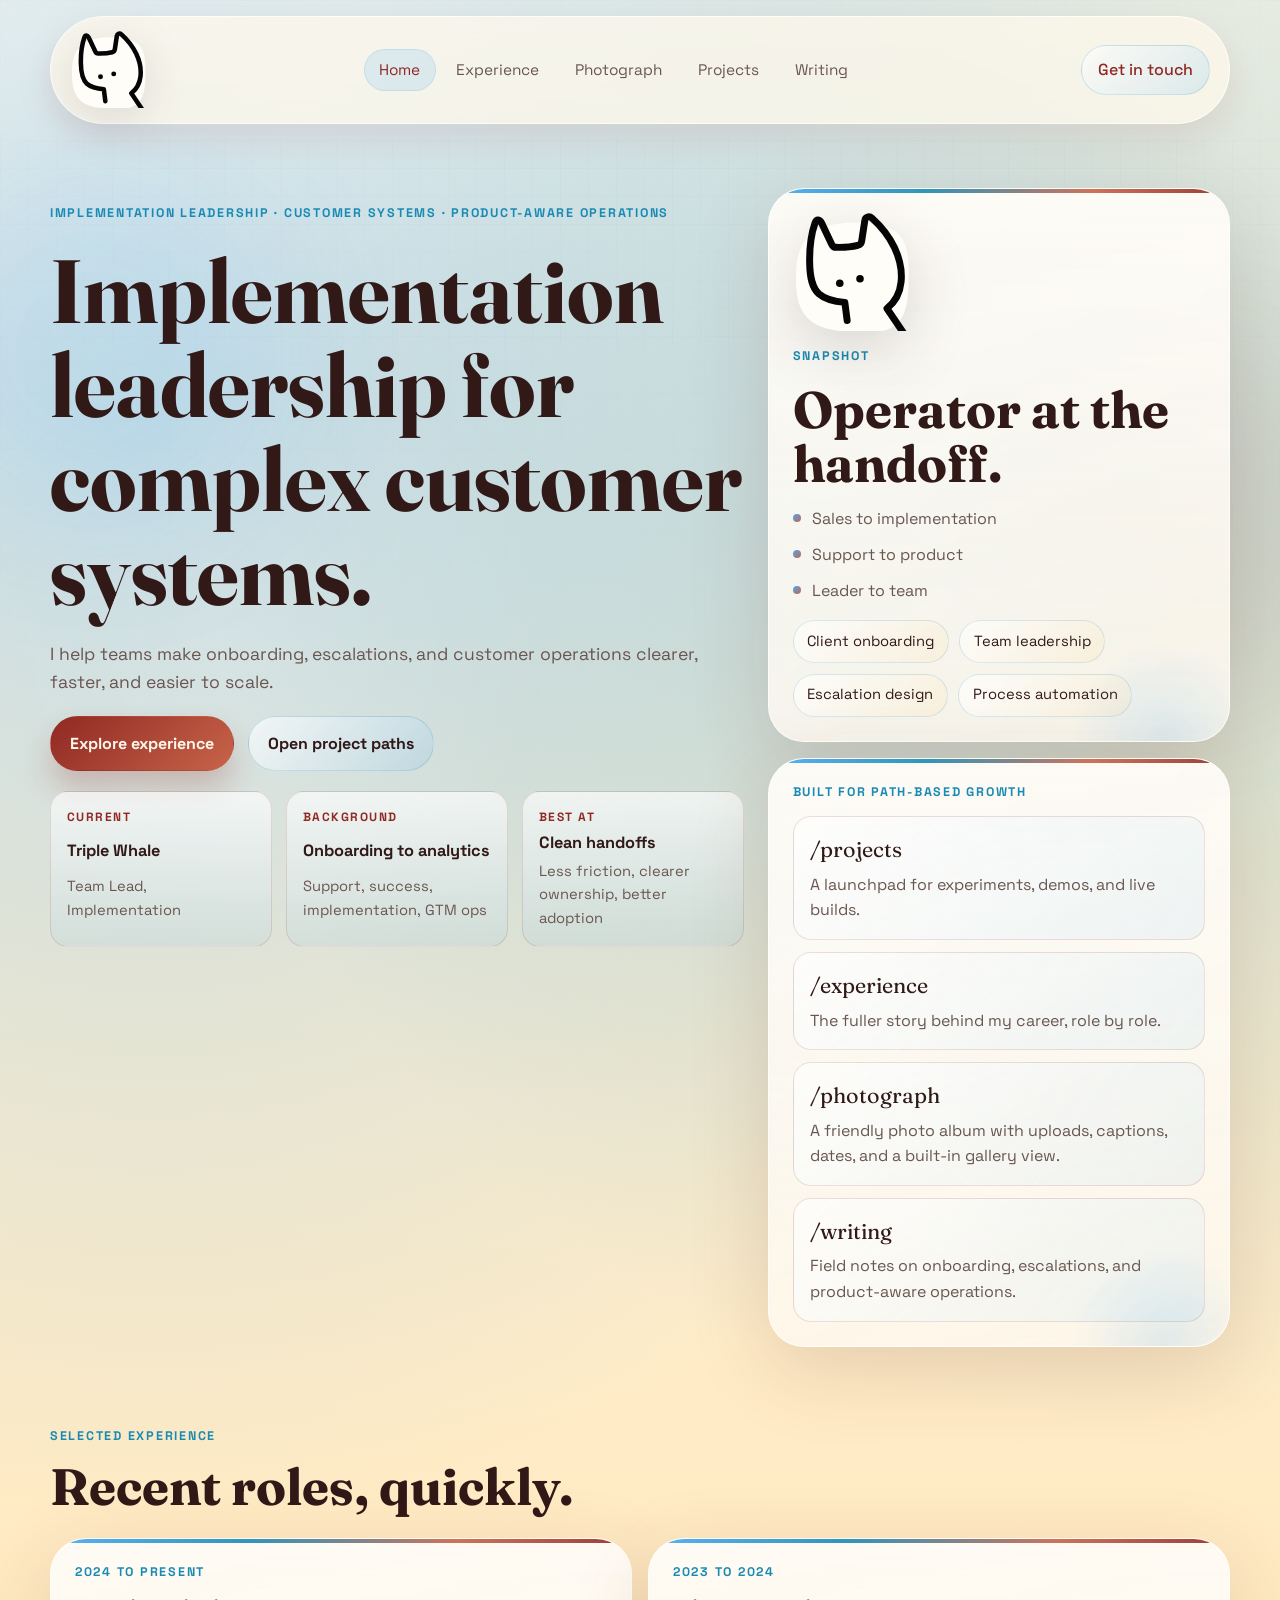
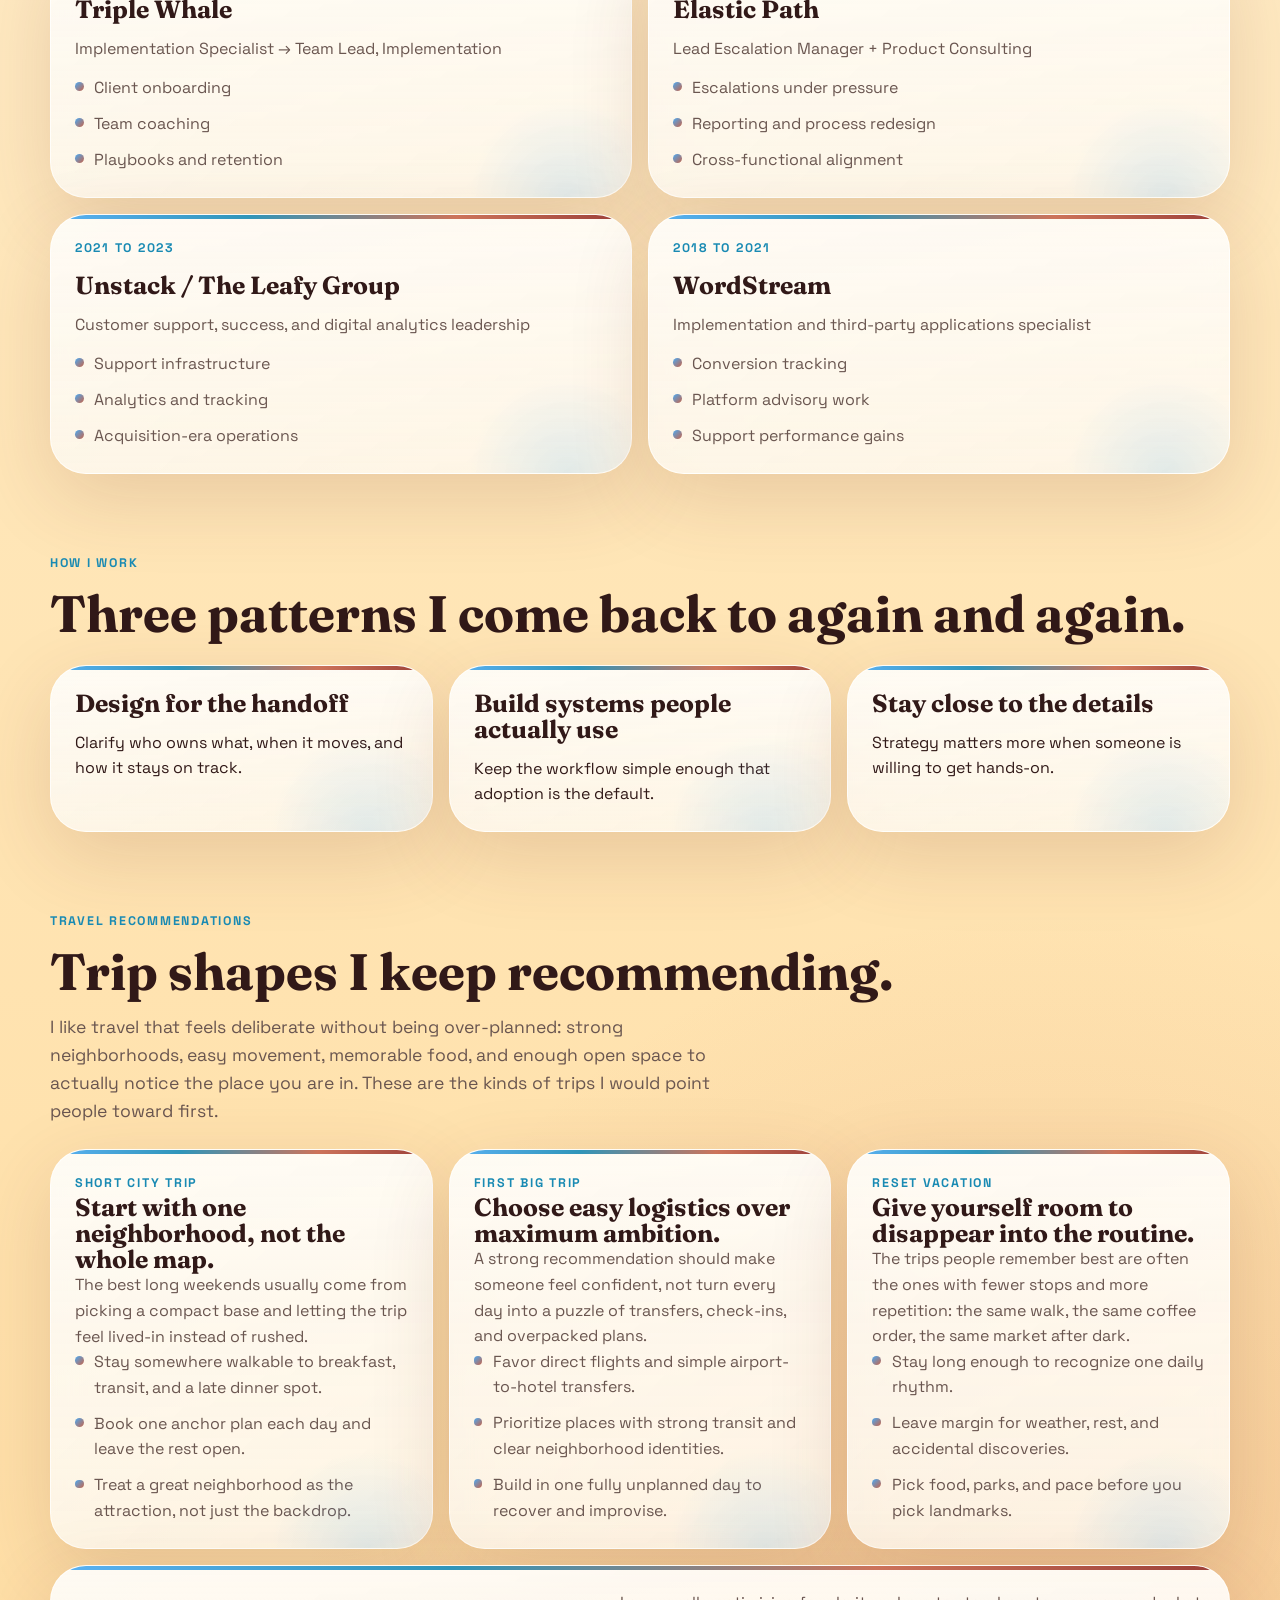
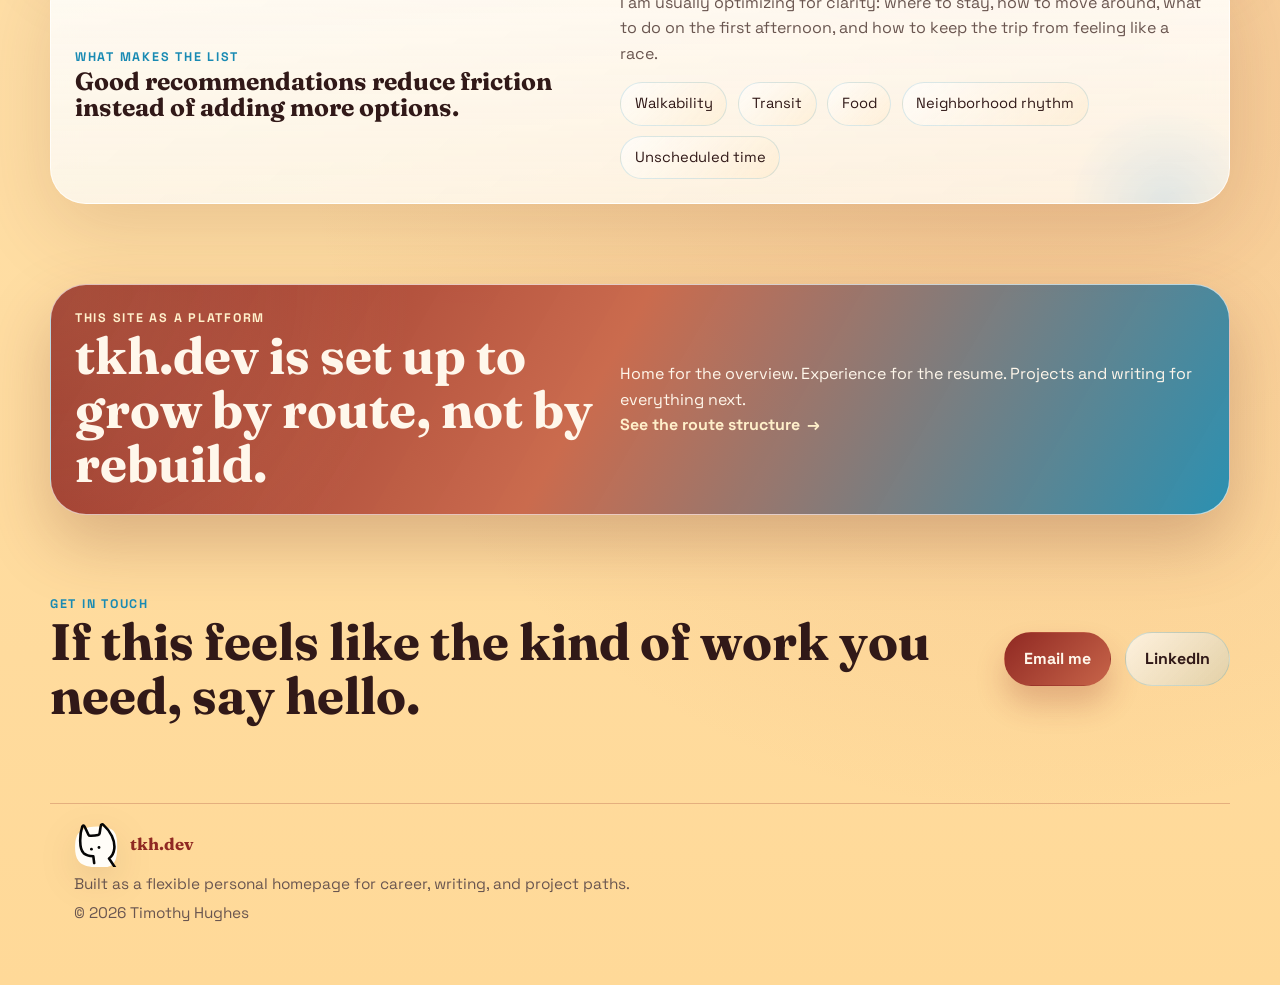
==== commit d4760279: "Adopt cat logo across site and add photograph route" ====
--- a/index.html
+++ b/index.html
@@ -26,10 +26,14 @@
 
     <header class="site-header">
       <div class="shell header-inner">
-        <a class="brand" href="/" aria-label="Go to homepage">tkh.dev</a>
+        <a class="brand" href="/">
+          <img class="brand-logo" src="/assets/logo.svg" alt="" aria-hidden="true">
+          <span class="visually-hidden">tkh.dev</span>
+        </a>
         <nav class="site-nav" aria-label="Primary">
           <a data-nav href="/">Home</a>
           <a data-nav href="/experience/">Experience</a>
+          <a data-nav href="/photograph/">Photograph</a>
           <a data-nav href="/projects/">Projects</a>
           <a data-nav href="/writing/">Writing</a>
         </nav>
@@ -71,7 +75,9 @@
 
         <div class="hero-stack" data-reveal>
           <article class="panel spotlight-card">
-            <div class="spotlight-mark" aria-hidden="true">TKH</div>
+            <div class="spotlight-mark" aria-hidden="true">
+              <img class="spotlight-logo" src="/assets/logo.svg" alt="">
+            </div>
             <p class="panel-label">Snapshot</p>
             <h2>Operator at the handoff.</h2>
             <ul class="mini-list" aria-label="Where I focus">
@@ -98,6 +104,10 @@
                 <span class="route-path">/experience</span>
                 <span class="route-copy">The fuller story behind my career, role by role.</span>
               </a>
+              <a class="route-item" href="/photograph/">
+                <span class="route-path">/photograph</span>
+                <span class="route-copy">A friendly photo album with uploads, captions, dates, and a built-in gallery view.</span>
+              </a>
               <a class="route-item" href="/writing/">
                 <span class="route-path">/writing</span>
                 <span class="route-copy">Field notes on onboarding, escalations, and product-aware operations.</span>
@@ -184,6 +194,82 @@
         </div>
       </section>
 
+      <section class="section shell" id="travel-recommendations">
+        <div class="section-heading" data-reveal>
+          <p class="eyebrow">Travel recommendations</p>
+          <h2>Trip shapes I keep recommending.</h2>
+          <p class="section-copy">
+            I like travel that feels deliberate without being over-planned: strong neighborhoods,
+            easy movement, memorable food, and enough open space to actually notice the place you
+            are in. These are the kinds of trips I would point people toward first.
+          </p>
+        </div>
+
+        <div class="card-grid">
+          <article class="panel travel-card" data-reveal>
+            <p class="panel-label">Short city trip</p>
+            <h3>Start with one neighborhood, not the whole map.</h3>
+            <p class="travel-copy">
+              The best long weekends usually come from picking a compact base and letting the trip
+              feel lived-in instead of rushed.
+            </p>
+            <ul class="compact-list">
+              <li>Stay somewhere walkable to breakfast, transit, and a late dinner spot.</li>
+              <li>Book one anchor plan each day and leave the rest open.</li>
+              <li>Treat a great neighborhood as the attraction, not just the backdrop.</li>
+            </ul>
+          </article>
+
+          <article class="panel travel-card" data-reveal>
+            <p class="panel-label">First big trip</p>
+            <h3>Choose easy logistics over maximum ambition.</h3>
+            <p class="travel-copy">
+              A strong recommendation should make someone feel confident, not turn every day into a
+              puzzle of transfers, check-ins, and overpacked plans.
+            </p>
+            <ul class="compact-list">
+              <li>Favor direct flights and simple airport-to-hotel transfers.</li>
+              <li>Prioritize places with strong transit and clear neighborhood identities.</li>
+              <li>Build in one fully unplanned day to recover and improvise.</li>
+            </ul>
+          </article>
+
+          <article class="panel travel-card" data-reveal>
+            <p class="panel-label">Reset vacation</p>
+            <h3>Give yourself room to disappear into the routine.</h3>
+            <p class="travel-copy">
+              The trips people remember best are often the ones with fewer stops and more repetition:
+              the same walk, the same coffee order, the same market after dark.
+            </p>
+            <ul class="compact-list">
+              <li>Stay long enough to recognize one daily rhythm.</li>
+              <li>Leave margin for weather, rest, and accidental discoveries.</li>
+              <li>Pick food, parks, and pace before you pick landmarks.</li>
+            </ul>
+          </article>
+        </div>
+
+        <div class="panel travel-band" data-reveal>
+          <div>
+            <p class="panel-label">What makes the list</p>
+            <h3>Good recommendations reduce friction instead of adding more options.</h3>
+          </div>
+          <div class="travel-band-copy">
+            <p>
+              I am usually optimizing for clarity: where to stay, how to move around, what to do
+              on the first afternoon, and how to keep the trip from feeling like a race.
+            </p>
+            <div class="chip-row" aria-label="Travel principles">
+              <span class="chip">Walkability</span>
+              <span class="chip">Transit</span>
+              <span class="chip">Food</span>
+              <span class="chip">Neighborhood rhythm</span>
+              <span class="chip">Unscheduled time</span>
+            </div>
+          </div>
+        </div>
+      </section>
+
       <section class="section shell">
         <div class="split-panel" data-reveal>
           <div>
@@ -211,7 +297,10 @@
 
     <footer class="site-footer">
       <div class="shell footer-inner">
-        <p>tkh.dev</p>
+        <a class="footer-brand" href="/">
+          <img class="footer-logo" src="/assets/logo.svg" alt="" aria-hidden="true">
+          <span>tkh.dev</span>
+        </a>
         <p>Built as a flexible personal homepage for career, writing, and project paths.</p>
         <p>&copy; <span data-year></span> Timothy Hughes</p>
       </div>
--- a/styles.css
+++ b/styles.css
@@ -103,6 +103,12 @@
   display: block;
 }
 
+input,
+textarea,
+button {
+  font: inherit;
+}
+
 a {
   color: inherit;
   text-decoration: none;
@@ -115,6 +121,18 @@
 
 ul {
   padding-left: 1.25rem;
+}
+
+.visually-hidden {
+  position: absolute;
+  width: 1px;
+  height: 1px;
+  padding: 0;
+  margin: -1px;
+  overflow: hidden;
+  clip: rect(0, 0, 0, 0);
+  white-space: nowrap;
+  border: 0;
 }
 
 .shell {
@@ -162,11 +180,29 @@
 }
 
 .brand {
-  font-family: var(--display);
-  font-size: 1.2rem;
-  font-weight: 700;
-  letter-spacing: 0.02em;
-  color: var(--accent-4);
+  display: inline-flex;
+  align-items: center;
+  flex: none;
+}
+
+.brand-logo,
+.footer-logo,
+.error-logo,
+.spotlight-logo {
+  width: 100%;
+  height: auto;
+}
+
+.brand-logo {
+  width: clamp(3.4rem, 7vw, 4.8rem);
+  filter: drop-shadow(0 10px 20px rgba(49, 25, 24, 0.12));
+  transition: transform 180ms ease, filter 180ms ease;
+}
+
+.brand:hover .brand-logo,
+.brand:focus-visible .brand-logo {
+  transform: translateY(-1px);
+  filter: drop-shadow(0 14px 24px rgba(49, 25, 24, 0.16));
 }
 
 .site-nav {
@@ -397,16 +433,8 @@
 }
 
 .spotlight-mark {
-  width: 5.5rem;
-  height: 5.5rem;
-  display: grid;
-  place-items: center;
-  border-radius: 1.5rem;
-  font-weight: 700;
-  letter-spacing: 0.08em;
-  background: linear-gradient(135deg, var(--chestnut), var(--copper) 58%, var(--sky));
-  color: #fff7eb;
-  box-shadow: 0 16px 30px rgba(144, 41, 35, 0.18), inset 0 0 0 1px rgba(255, 255, 255, 0.08);
+  width: clamp(5.8rem, 16vw, 7.4rem);
+  filter: drop-shadow(0 18px 30px rgba(49, 25, 24, 0.16));
 }
 
 .chip-row {
@@ -523,6 +551,28 @@
   align-content: start;
 }
 
+.travel-card {
+  min-height: 100%;
+}
+
+.travel-copy,
+.travel-band-copy {
+  color: var(--muted);
+}
+
+.travel-band {
+  display: grid;
+  grid-template-columns: minmax(0, 0.95fr) minmax(0, 1.05fr);
+  gap: 1rem;
+  align-items: center;
+  margin-top: 1rem;
+}
+
+.travel-band-copy {
+  display: grid;
+  gap: 1rem;
+}
+
 .split-panel {
   display: grid;
   grid-template-columns: minmax(0, 0.95fr) minmax(0, 1.05fr);
@@ -574,6 +624,22 @@
   border-top: 1px solid var(--line-strong);
   color: var(--muted);
   font-size: 0.96rem;
+}
+
+.footer-brand {
+  display: inline-flex;
+  align-items: center;
+  gap: 0.75rem;
+  width: fit-content;
+  color: var(--accent-4);
+  font-family: var(--display);
+  font-size: 1.05rem;
+  font-weight: 700;
+}
+
+.footer-logo {
+  width: 2.75rem;
+  filter: drop-shadow(0 12px 18px rgba(49, 25, 24, 0.1));
 }
 
 .subhero {
@@ -742,6 +808,379 @@
   margin-top: 0.2rem;
 }
 
+.photograph-layout {
+  display: grid;
+  grid-template-columns: minmax(18rem, 0.42fr) minmax(0, 1fr);
+  gap: 1rem;
+  align-items: start;
+}
+
+.photograph-album-stack,
+.photo-composer,
+.photo-form,
+.field-grid,
+.album-stage,
+.album-grid-panel {
+  display: grid;
+  gap: 1rem;
+}
+
+.photo-dropzone {
+  position: relative;
+  display: grid;
+  gap: 0.75rem;
+  padding: 1.2rem;
+  border: 1px dashed rgba(25, 138, 179, 0.28);
+  border-radius: var(--radius-lg);
+  background: linear-gradient(135deg, rgba(255, 255, 255, 0.72), rgba(74, 170, 244, 0.08));
+  cursor: pointer;
+  transition: transform 180ms ease, border-color 180ms ease, background-color 180ms ease, box-shadow 180ms ease;
+}
+
+.photo-dropzone:hover,
+.photo-dropzone:focus-within,
+.photo-dropzone.is-dragging,
+.photo-dropzone.has-file {
+  border-color: rgba(25, 138, 179, 0.42);
+  background: linear-gradient(135deg, rgba(255, 255, 255, 0.82), rgba(255, 217, 152, 0.18));
+  box-shadow: 0 16px 28px rgba(25, 138, 179, 0.12);
+  transform: translateY(-1px);
+}
+
+.photo-dropzone-input {
+  position: absolute;
+  inset: 0;
+  opacity: 0;
+  cursor: pointer;
+}
+
+.photo-dropzone-copy {
+  display: grid;
+  gap: 0.35rem;
+}
+
+.photo-dropzone-title {
+  font-family: var(--display);
+  font-size: 1.35rem;
+  line-height: 1.1;
+}
+
+.photo-dropzone-meta {
+  color: var(--muted);
+  font-size: 0.95rem;
+  max-width: 32ch;
+}
+
+.photo-preview,
+.album-feature-media {
+  overflow: hidden;
+  border-radius: var(--radius-lg);
+  border: 1px solid var(--line);
+  background:
+    radial-gradient(circle at top right, rgba(74, 170, 244, 0.16), transparent 34%),
+    linear-gradient(135deg, rgba(255, 255, 255, 0.74), rgba(255, 217, 152, 0.18));
+}
+
+.photo-preview {
+  aspect-ratio: 4 / 3;
+  min-height: 15rem;
+  display: grid;
+  place-items: center;
+}
+
+.photo-preview-image {
+  width: 100%;
+  height: 100%;
+  min-height: 15rem;
+  object-fit: cover;
+}
+
+.photo-preview-placeholder,
+.album-feature-placeholder,
+.album-empty {
+  display: grid;
+  gap: 0.35rem;
+  color: var(--muted);
+}
+
+.photo-preview-placeholder,
+.album-feature-placeholder {
+  width: 100%;
+  height: 100%;
+  place-content: center;
+  padding: 1.35rem;
+}
+
+.field {
+  display: grid;
+  gap: 0.45rem;
+}
+
+.field span {
+  font-weight: 700;
+  color: var(--accent-4);
+}
+
+.field input,
+.field textarea {
+  width: 100%;
+  padding: 0.9rem 1rem;
+  border: 1px solid var(--line-strong);
+  border-radius: 1rem;
+  background: rgba(255, 255, 255, 0.78);
+  color: var(--ink);
+  box-shadow: inset 0 1px 0 rgba(255, 255, 255, 0.4);
+}
+
+.field textarea {
+  min-height: 7.5rem;
+  resize: vertical;
+}
+
+.field input:hover,
+.field textarea:hover {
+  border-color: rgba(25, 138, 179, 0.3);
+}
+
+.field input:focus-visible,
+.field textarea:focus-visible {
+  outline: 2px solid var(--accent-3);
+  outline-offset: 3px;
+  border-color: rgba(25, 138, 179, 0.42);
+}
+
+.field-help,
+.photo-card-meta,
+.photo-card-hint {
+  color: var(--muted);
+}
+
+.field-help {
+  font-size: 0.92rem;
+}
+
+.photo-form-actions {
+  display: flex;
+  flex-wrap: wrap;
+  gap: 0.75rem;
+}
+
+.photo-form-actions .button {
+  flex: 1 1 11rem;
+}
+
+.photo-status {
+  min-height: 3.5rem;
+  display: flex;
+  align-items: center;
+  padding: 0.85rem 1rem;
+  border: 1px solid var(--line);
+  border-radius: 1rem;
+  background: rgba(255, 255, 255, 0.58);
+  color: var(--muted);
+}
+
+.photo-status[data-tone="info"] {
+  border-color: rgba(25, 138, 179, 0.18);
+  background: rgba(74, 170, 244, 0.12);
+  color: var(--accent-2);
+}
+
+.photo-status[data-tone="success"] {
+  border-color: rgba(25, 138, 179, 0.18);
+  background: rgba(25, 138, 179, 0.1);
+  color: var(--accent-4);
+}
+
+.photo-status[data-tone="error"] {
+  border-color: rgba(144, 41, 35, 0.24);
+  background: rgba(144, 41, 35, 0.08);
+  color: var(--accent-4);
+}
+
+.album-stage-head {
+  display: flex;
+  align-items: flex-start;
+  justify-content: space-between;
+  gap: 1rem;
+}
+
+.album-count {
+  min-width: 7rem;
+  display: grid;
+  justify-items: end;
+  gap: 0.1rem;
+  padding: 0.9rem 1rem;
+  border: 1px solid rgba(25, 138, 179, 0.18);
+  border-radius: 1.2rem;
+  background: linear-gradient(135deg, rgba(255, 255, 255, 0.78), rgba(74, 170, 244, 0.14));
+}
+
+.album-count-number {
+  font-family: var(--display);
+  font-size: clamp(2.4rem, 7vw, 3.5rem);
+  line-height: 0.95;
+  color: var(--accent-4);
+}
+
+.album-count-label {
+  text-transform: uppercase;
+  letter-spacing: 0.14em;
+  font-size: 0.7rem;
+  font-weight: 700;
+  color: var(--accent-2);
+}
+
+.album-feature {
+  display: grid;
+  grid-template-columns: minmax(0, 1.2fr) minmax(16rem, 0.8fr);
+  gap: 1rem;
+  align-items: stretch;
+}
+
+.album-feature-media {
+  min-height: 24rem;
+  display: grid;
+  place-items: center;
+}
+
+.album-feature-image {
+  width: 100%;
+  height: 100%;
+  max-height: 34rem;
+  object-fit: contain;
+}
+
+.album-feature-copy {
+  display: grid;
+  gap: 0.8rem;
+  align-content: center;
+}
+
+.album-feature-date {
+  text-transform: uppercase;
+  letter-spacing: 0.14em;
+  font-size: 0.74rem;
+  font-weight: 700;
+  color: var(--accent-2);
+}
+
+.album-feature-caption {
+  font-size: clamp(1.8rem, 4vw, 2.5rem);
+}
+
+.album-feature-description {
+  color: var(--muted);
+  max-width: 38ch;
+}
+
+.album-grid-heading {
+  margin-bottom: 0;
+}
+
+.album-grid {
+  display: grid;
+  grid-template-columns: repeat(auto-fit, minmax(220px, 1fr));
+  gap: 1rem;
+}
+
+.album-empty {
+  padding: 1.25rem;
+  border: 1px dashed var(--line-strong);
+  border-radius: var(--radius-lg);
+  background: linear-gradient(135deg, rgba(255, 255, 255, 0.66), rgba(255, 217, 152, 0.18));
+}
+
+.album-empty h3 {
+  font-size: 1.3rem;
+}
+
+.photo-card {
+  display: grid;
+  gap: 0.75rem;
+  padding: 0.8rem;
+  border: 1px solid var(--line);
+  border-radius: var(--radius-lg);
+  background: linear-gradient(180deg, rgba(255, 255, 255, 0.74), rgba(74, 170, 244, 0.08));
+  box-shadow: 0 16px 34px rgba(113, 51, 37, 0.08);
+}
+
+.photo-card.is-selected {
+  border-color: rgba(25, 138, 179, 0.34);
+  box-shadow: 0 20px 40px rgba(25, 138, 179, 0.14);
+}
+
+.photo-card-button {
+  width: 100%;
+  display: grid;
+  gap: 0.8rem;
+  padding: 0;
+  border: 0;
+  background: none;
+  color: inherit;
+  text-align: left;
+  cursor: pointer;
+}
+
+.photo-card-media {
+  overflow: hidden;
+  border-radius: 1.1rem;
+  background: rgba(255, 255, 255, 0.7);
+  transition: transform 180ms ease, box-shadow 180ms ease;
+}
+
+.photo-card-button:hover .photo-card-media,
+.photo-card-button:focus-visible .photo-card-media {
+  transform: translateY(-2px);
+  box-shadow: 0 16px 28px rgba(113, 51, 37, 0.14);
+}
+
+.photo-card-image {
+  width: 100%;
+  height: 100%;
+  object-fit: cover;
+}
+
+.photo-card-body {
+  display: grid;
+  gap: 0.25rem;
+}
+
+.photo-card-caption {
+  font-size: 1.2rem;
+}
+
+.photo-card-hint {
+  font-size: 0.9rem;
+}
+
+.photo-card-actions {
+  display: flex;
+  justify-content: flex-end;
+}
+
+.photo-card-action {
+  min-height: 2.5rem;
+  padding: 0.6rem 0.95rem;
+  border: 1px solid var(--line);
+  border-radius: 999px;
+  background: rgba(255, 255, 255, 0.7);
+  color: var(--ink);
+  cursor: pointer;
+  transition: transform 180ms ease, border-color 180ms ease, background-color 180ms ease;
+}
+
+.photo-card-action:hover,
+.photo-card-action:focus-visible {
+  transform: translateY(-1px);
+}
+
+.photo-card-action-delete {
+  border-color: rgba(144, 41, 35, 0.18);
+  background: rgba(144, 41, 35, 0.08);
+  color: var(--accent-4);
+}
+
 .error-shell {
   display: grid;
   place-items: center;
@@ -754,6 +1193,12 @@
   display: grid;
   gap: 1rem;
   text-align: center;
+}
+
+.error-brand {
+  width: min(6.5rem, 36vw);
+  justify-self: center;
+  filter: drop-shadow(0 20px 32px rgba(49, 25, 24, 0.14));
 }
 
 [data-reveal] {
@@ -775,10 +1220,13 @@
 
 @media (max-width: 980px) {
   .hero,
+  .travel-band,
   .split-panel,
   .contact-band,
   .experience-layout,
-  .writing-layout {
+  .writing-layout,
+  .photograph-layout,
+  .album-feature {
     grid-template-columns: 1fr;
   }
 
@@ -793,6 +1241,10 @@
     position: static;
   }
 
+  .album-count {
+    justify-items: start;
+  }
+
   h1 {
     max-width: 14ch;
   }
@@ -827,6 +1279,33 @@
   .split-panel {
     padding: 1.25rem;
     border-radius: 1.4rem;
+  }
+
+  .photo-form-actions,
+  .album-stage-head {
+    flex-direction: column;
+  }
+
+  .photo-form-actions .button,
+  .album-count {
+    width: 100%;
+  }
+
+  .album-count {
+    justify-items: start;
+  }
+
+  .photo-preview,
+  .photo-preview-image {
+    min-height: 12rem;
+  }
+
+  .album-feature-media {
+    min-height: 18rem;
+  }
+
+  .album-grid {
+    grid-template-columns: 1fr;
   }
 
   .note-head,
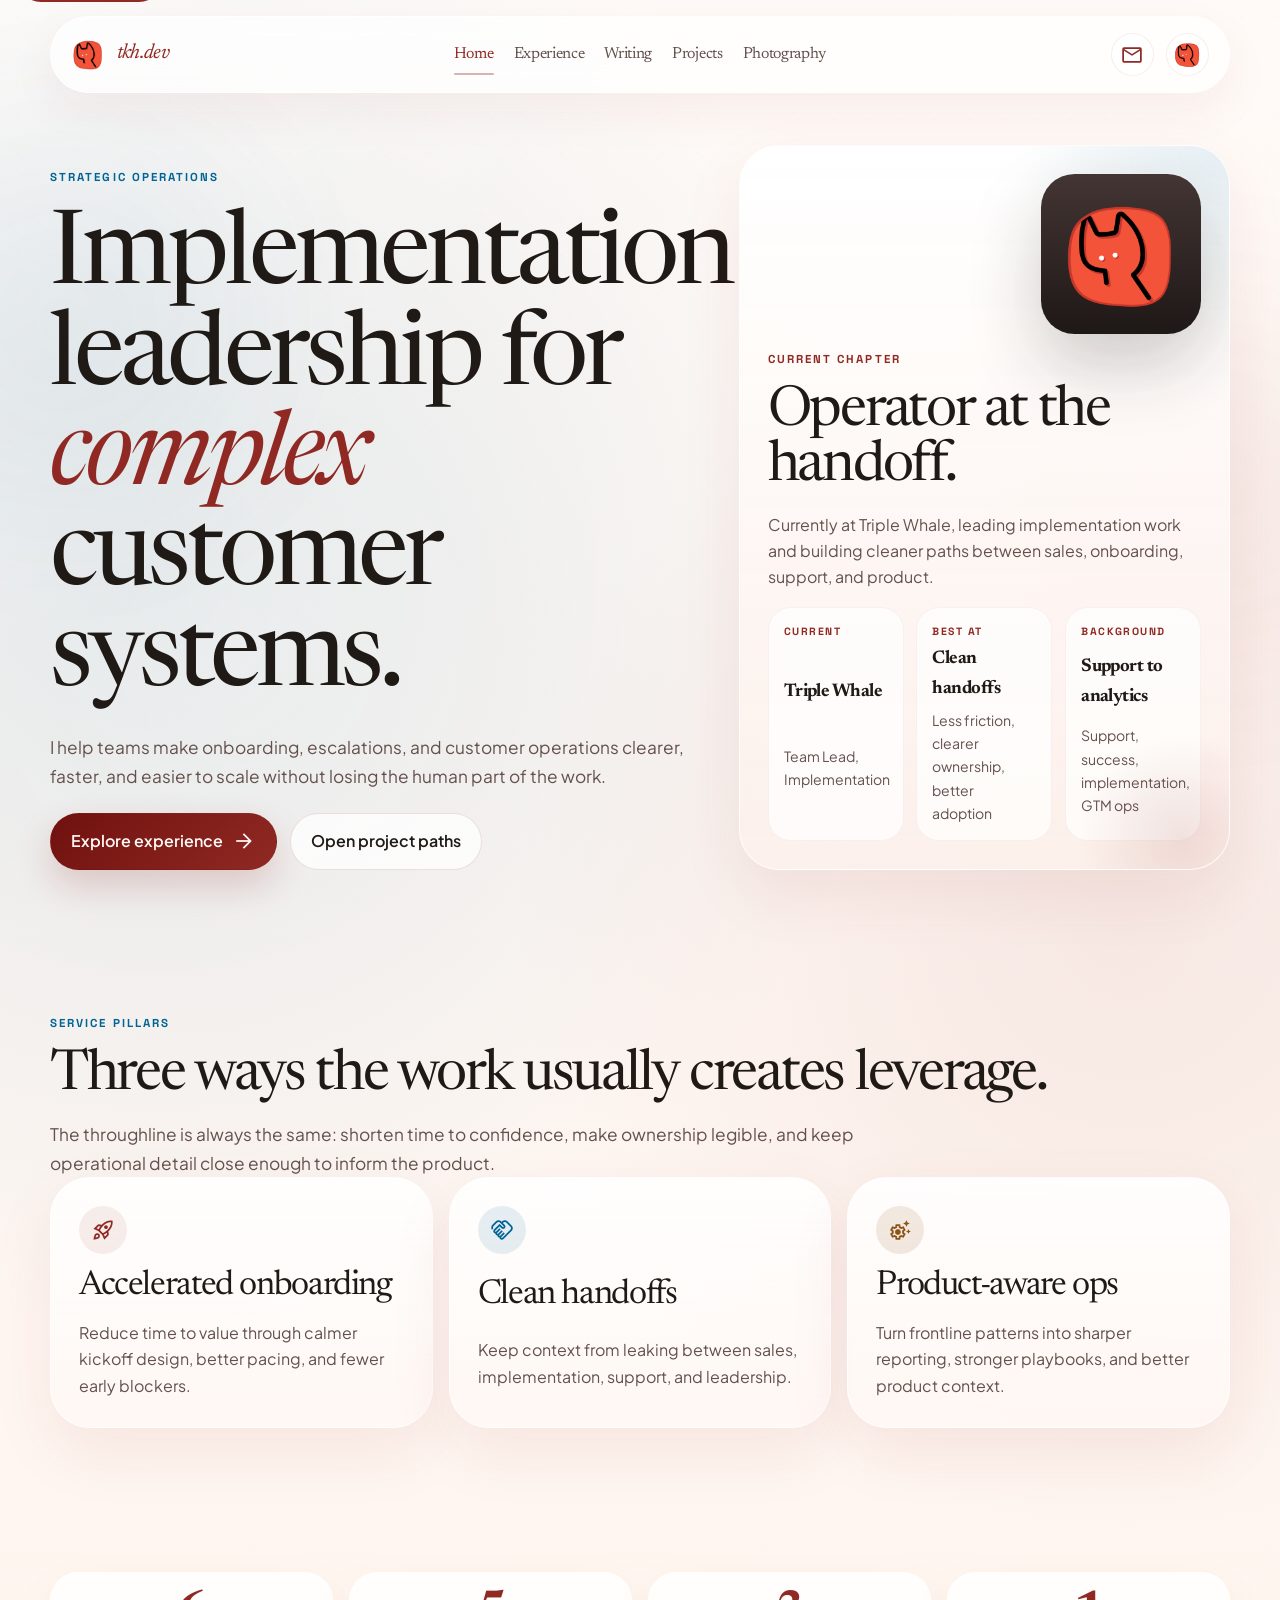
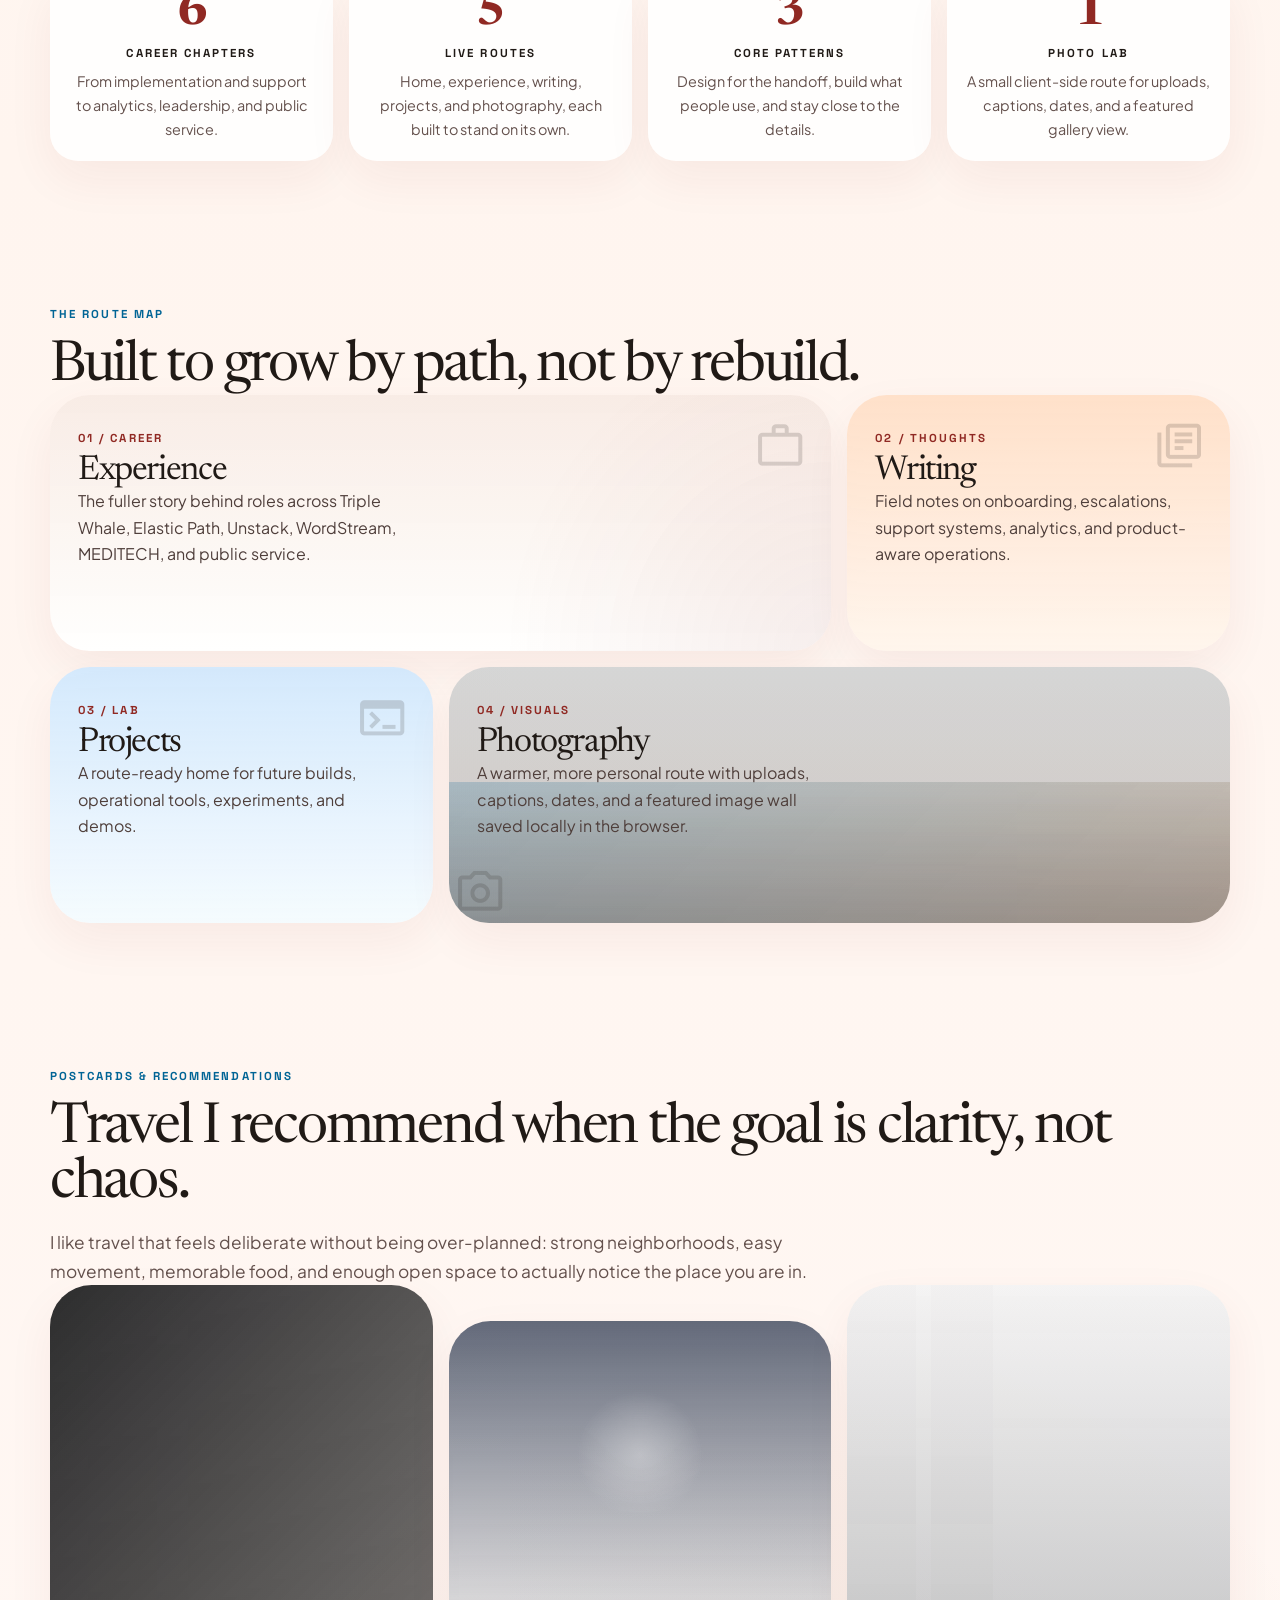
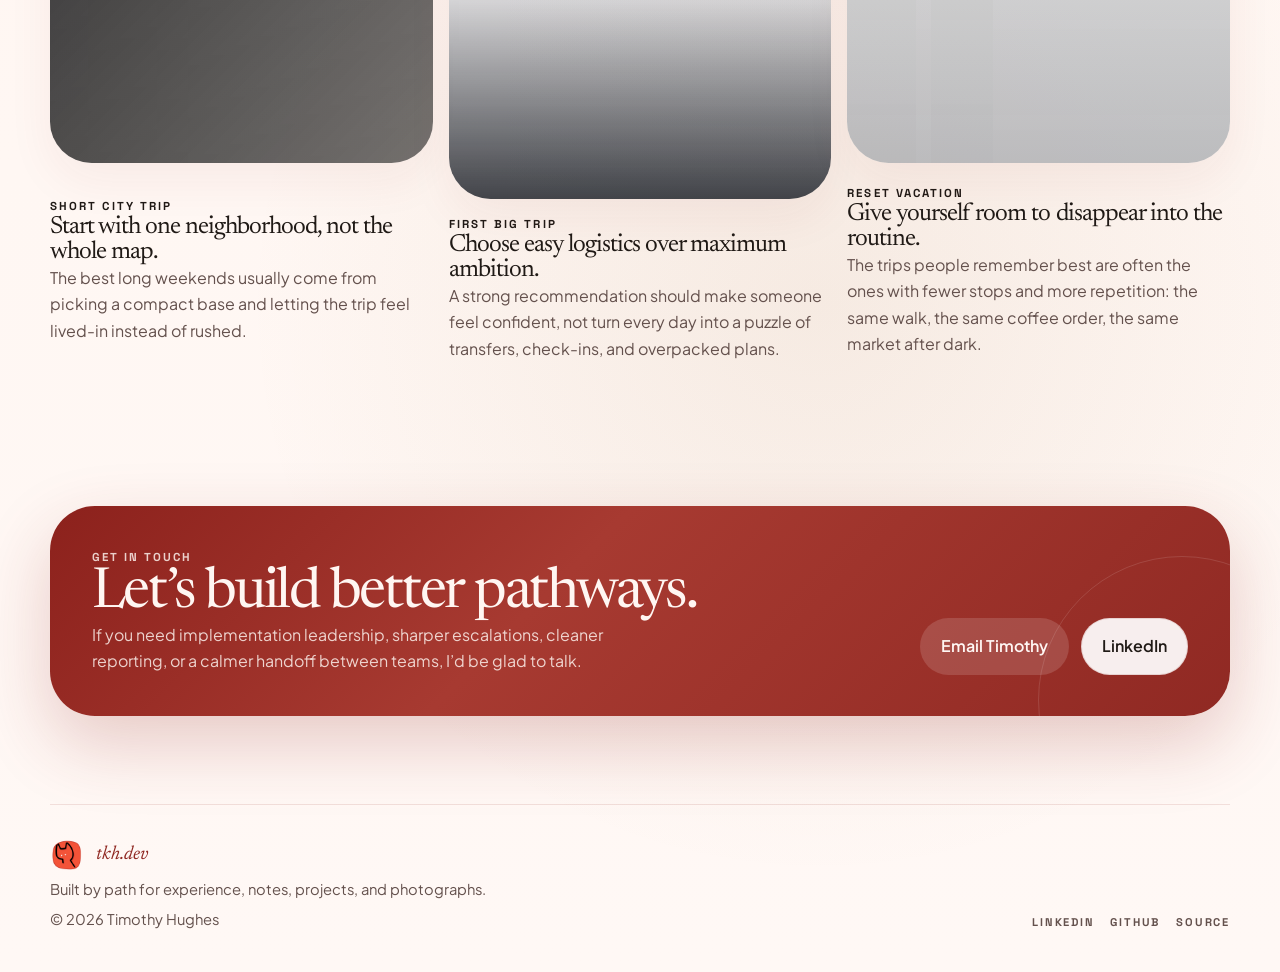
==== commit 113f4f39: "Refresh site with editorial route redesign" ====
--- a/index.html
+++ b/index.html
@@ -6,14 +6,14 @@
     <title>Timothy Hughes | tkh.dev</title>
     <meta
       name="description"
-      content="The home base for Timothy Hughes: implementation leadership, customer operations, career experience, writing, and future projects hosted on tkh.dev."
+      content="The home base for Timothy Hughes: implementation leadership, customer operations, writing, projects, and photography on tkh.dev."
     >
     <meta name="theme-color" content="#902923">
-    <link rel="icon" href="/assets/favicon.svg" type="image/svg+xml">
+    <link rel="icon" href="/assets/favicon.png" type="image/png">
     <link rel="preconnect" href="https://fonts.googleapis.com">
     <link rel="preconnect" href="https://fonts.gstatic.com" crossorigin>
     <link
-      href="https://fonts.googleapis.com/css2?family=Fraunces:opsz,wght@9..144,400;9..144,600;9..144,700&amp;family=Space+Grotesk:wght@400;500;700&amp;display=swap"
+      href="https://fonts.googleapis.com/css2?family=Newsreader:ital,opsz,wght@0,6..72,200..800;1,6..72,200..800&amp;family=Plus+Jakarta+Sans:wght@200..800&amp;family=Space+Grotesk:wght@400;500;700&amp;family=Material+Symbols+Outlined:wght,FILL@100..700,0..1&amp;display=swap"
       rel="stylesheet"
     >
     <link rel="stylesheet" href="/styles.css">
@@ -27,282 +27,272 @@
     <header class="site-header">
       <div class="shell header-inner">
         <a class="brand" href="/">
-          <img class="brand-logo" src="/assets/logo.svg" alt="" aria-hidden="true">
-          <span class="visually-hidden">tkh.dev</span>
+          <img class="brand-logo" src="/assets/logo-red.png" alt="" aria-hidden="true">
+          <span class="brand-wordmark">tkh.dev</span>
         </a>
         <nav class="site-nav" aria-label="Primary">
           <a data-nav href="/">Home</a>
           <a data-nav href="/experience/">Experience</a>
-          <a data-nav href="/photograph/">Photograph</a>
+          <a data-nav href="/writing/">Writing</a>
           <a data-nav href="/projects/">Projects</a>
-          <a data-nav href="/writing/">Writing</a>
+          <a data-nav href="/photograph/">Photography</a>
         </nav>
-        <a class="nav-cta" href="mailto:tk.hughes51@gmail.com">Get in touch</a>
+        <div class="header-actions">
+          <a class="icon-button" href="mailto:tk.hughes51@gmail.com">
+            <span class="material-symbols-outlined" aria-hidden="true">mail</span>
+            <span class="visually-hidden">Email Timothy Hughes</span>
+          </a>
+          <a class="header-badge" href="https://www.linkedin.com/in/tkhughes" target="_blank" rel="noreferrer">
+            <img src="/assets/logo-red.png" alt="" aria-hidden="true">
+            <span class="visually-hidden">LinkedIn profile</span>
+          </a>
+        </div>
       </div>
     </header>
 
     <main id="content">
-      <section class="section shell hero">
+      <section class="section shell home-hero">
         <div class="hero-copy" data-reveal>
-          <p class="eyebrow">Implementation leadership · customer systems · product-aware operations</p>
-          <h1>Implementation leadership for complex customer systems.</h1>
+          <p class="eyebrow">Strategic operations</p>
+          <h1>Implementation leadership for <span class="accent-word">complex</span> customer systems.</h1>
           <p class="lead">
             I help teams make onboarding, escalations, and customer operations clearer, faster, and
-            easier to scale.
+            easier to scale without losing the human part of the work.
           </p>
           <div class="cta-row">
-            <a class="button button-primary" href="/experience/">Explore experience</a>
+            <a class="button button-primary" href="/experience/">
+              Explore experience
+              <span class="material-symbols-outlined" aria-hidden="true">arrow_forward</span>
+            </a>
             <a class="button button-secondary" href="/projects/">Open project paths</a>
           </div>
-          <div class="metrics-row" aria-label="Highlights">
-            <article class="metric-card">
-              <span class="metric-label">Current</span>
+        </div>
+
+        <article class="panel hero-figure" data-reveal>
+          <div class="hero-seal">
+            <img src="/assets/logo-red.png" alt="" aria-hidden="true">
+          </div>
+          <p class="panel-kicker">Current chapter</p>
+          <h2>Operator at the handoff.</h2>
+          <p class="hero-figure-copy">
+            Currently at Triple Whale, leading implementation work and building cleaner paths between
+            sales, onboarding, support, and product.
+          </p>
+          <div class="hero-mini-grid" aria-label="Quick highlights">
+            <article class="hero-mini-card">
+              <span class="hero-mini-label">Current</span>
               <strong>Triple Whale</strong>
-              <span class="metric-copy">Team Lead, Implementation</span>
+              <span>Team Lead, Implementation</span>
             </article>
-            <article class="metric-card">
-              <span class="metric-label">Background</span>
-              <strong>Onboarding to analytics</strong>
-              <span class="metric-copy">Support, success, implementation, GTM ops</span>
+            <article class="hero-mini-card">
+              <span class="hero-mini-label">Best at</span>
+              <strong>Clean handoffs</strong>
+              <span>Less friction, clearer ownership, better adoption</span>
             </article>
-            <article class="metric-card">
-              <span class="metric-label">Best at</span>
-              <strong>Clean handoffs</strong>
-              <span class="metric-copy">Less friction, clearer ownership, better adoption</span>
+            <article class="hero-mini-card">
+              <span class="hero-mini-label">Background</span>
+              <strong>Support to analytics</strong>
+              <span>Support, success, implementation, GTM ops</span>
             </article>
           </div>
-        </div>
-
-        <div class="hero-stack" data-reveal>
-          <article class="panel spotlight-card">
-            <div class="spotlight-mark" aria-hidden="true">
-              <img class="spotlight-logo" src="/assets/logo.svg" alt="">
-            </div>
-            <p class="panel-label">Snapshot</p>
-            <h2>Operator at the handoff.</h2>
-            <ul class="mini-list" aria-label="Where I focus">
-              <li>Sales to implementation</li>
-              <li>Support to product</li>
-              <li>Leader to team</li>
-            </ul>
-            <div class="chip-row" aria-label="Focus areas">
-              <span class="chip">Client onboarding</span>
-              <span class="chip">Team leadership</span>
-              <span class="chip">Escalation design</span>
-              <span class="chip">Process automation</span>
-            </div>
-          </article>
-
-          <article class="panel route-card">
-            <p class="panel-label">Built for path-based growth</p>
-            <div class="route-list">
-              <a class="route-item" href="/projects/">
-                <span class="route-path">/projects</span>
-                <span class="route-copy">A launchpad for experiments, demos, and live builds.</span>
-              </a>
-              <a class="route-item" href="/experience/">
-                <span class="route-path">/experience</span>
-                <span class="route-copy">The fuller story behind my career, role by role.</span>
-              </a>
-              <a class="route-item" href="/photograph/">
-                <span class="route-path">/photograph</span>
-                <span class="route-copy">A friendly photo album with uploads, captions, dates, and a built-in gallery view.</span>
-              </a>
-              <a class="route-item" href="/writing/">
-                <span class="route-path">/writing</span>
-                <span class="route-copy">Field notes on onboarding, escalations, and product-aware operations.</span>
-              </a>
-            </div>
-          </article>
-        </div>
+        </article>
       </section>
 
       <section class="section shell">
         <div class="section-heading" data-reveal>
-          <p class="eyebrow">Selected experience</p>
-          <h2>Recent roles, quickly.</h2>
-        </div>
-
-        <div class="card-grid card-grid-large">
-          <article class="panel role-card" data-reveal>
-            <p class="role-time">2024 to present</p>
-            <h3>Triple Whale</h3>
-            <p class="role-title">Implementation Specialist → Team Lead, Implementation</p>
-            <ul class="compact-list">
-              <li>Client onboarding</li>
-              <li>Team coaching</li>
-              <li>Playbooks and retention</li>
-            </ul>
-          </article>
-
-          <article class="panel role-card" data-reveal>
-            <p class="role-time">2023 to 2024</p>
-            <h3>Elastic Path</h3>
-            <p class="role-title">Lead Escalation Manager + Product Consulting</p>
-            <ul class="compact-list">
-              <li>Escalations under pressure</li>
-              <li>Reporting and process redesign</li>
-              <li>Cross-functional alignment</li>
-            </ul>
-          </article>
-
-          <article class="panel role-card" data-reveal>
-            <p class="role-time">2021 to 2023</p>
-            <h3>Unstack / The Leafy Group</h3>
-            <p class="role-title">Customer support, success, and digital analytics leadership</p>
-            <ul class="compact-list">
-              <li>Support infrastructure</li>
-              <li>Analytics and tracking</li>
-              <li>Acquisition-era operations</li>
-            </ul>
-          </article>
-
-          <article class="panel role-card" data-reveal>
-            <p class="role-time">2018 to 2021</p>
-            <h3>WordStream</h3>
-            <p class="role-title">Implementation and third-party applications specialist</p>
-            <ul class="compact-list">
-              <li>Conversion tracking</li>
-              <li>Platform advisory work</li>
-              <li>Support performance gains</li>
-            </ul>
+          <p class="eyebrow">Service pillars</p>
+          <h2>Three ways the work usually creates leverage.</h2>
+          <p class="section-copy">
+            The throughline is always the same: shorten time to confidence, make ownership legible,
+            and keep operational detail close enough to inform the product.
+          </p>
+        </div>
+
+        <div class="service-grid">
+          <article class="panel service-card" data-reveal>
+            <div class="service-icon">
+              <span class="material-symbols-outlined" aria-hidden="true">rocket_launch</span>
+            </div>
+            <h3>Accelerated onboarding</h3>
+            <p>Reduce time to value through calmer kickoff design, better pacing, and fewer early blockers.</p>
+          </article>
+
+          <article class="panel service-card" data-reveal>
+            <div class="service-icon">
+              <span class="material-symbols-outlined" aria-hidden="true">handshake</span>
+            </div>
+            <h3>Clean handoffs</h3>
+            <p>Keep context from leaking between sales, implementation, support, and leadership.</p>
+          </article>
+
+          <article class="panel service-card" data-reveal>
+            <div class="service-icon">
+              <span class="material-symbols-outlined" aria-hidden="true">settings_suggest</span>
+            </div>
+            <h3>Product-aware ops</h3>
+            <p>Turn frontline patterns into sharper reporting, stronger playbooks, and better product context.</p>
+          </article>
+        </div>
+      </section>
+
+      <section class="section shell">
+        <div class="stat-grid">
+          <article class="stat-card" data-reveal>
+            <strong class="stat-value">6</strong>
+            <span class="stat-label">Career chapters</span>
+            <p>From implementation and support to analytics, leadership, and public service.</p>
+          </article>
+
+          <article class="stat-card" data-reveal>
+            <strong class="stat-value">5</strong>
+            <span class="stat-label">Live routes</span>
+            <p>Home, experience, writing, projects, and photography, each built to stand on its own.</p>
+          </article>
+
+          <article class="stat-card" data-reveal>
+            <strong class="stat-value">3</strong>
+            <span class="stat-label">Core patterns</span>
+            <p>Design for the handoff, build what people use, and stay close to the details.</p>
+          </article>
+
+          <article class="stat-card" data-reveal>
+            <strong class="stat-value">1</strong>
+            <span class="stat-label">Photo lab</span>
+            <p>A small client-side route for uploads, captions, dates, and a featured gallery view.</p>
           </article>
         </div>
       </section>
 
       <section class="section shell">
         <div class="section-heading" data-reveal>
-          <p class="eyebrow">How I work</p>
-          <h2>Three patterns I come back to again and again.</h2>
-        </div>
-
-        <div class="card-grid">
-          <article class="panel principle-card" data-reveal>
-            <h3>Design for the handoff</h3>
-            <p>Clarify who owns what, when it moves, and how it stays on track.</p>
-          </article>
-
-          <article class="panel principle-card" data-reveal>
-            <h3>Build systems people actually use</h3>
-            <p>Keep the workflow simple enough that adoption is the default.</p>
-          </article>
-
-          <article class="panel principle-card" data-reveal>
-            <h3>Stay close to the details</h3>
-            <p>Strategy matters more when someone is willing to get hands-on.</p>
-          </article>
+          <p class="eyebrow">The route map</p>
+          <h2>Built to grow by path, not by rebuild.</h2>
+        </div>
+
+        <div class="route-map-grid">
+          <a class="route-map-card route-map-card-large route-map-experience" href="/experience/" data-reveal>
+            <div>
+              <span class="route-map-number">01 / Career</span>
+              <h3>Experience</h3>
+              <p>The fuller story behind roles across Triple Whale, Elastic Path, Unstack, WordStream, MEDITECH, and public service.</p>
+            </div>
+            <span class="route-map-icon material-symbols-outlined" aria-hidden="true">work</span>
+          </a>
+
+          <a class="route-map-card route-map-card-small route-map-writing" href="/writing/" data-reveal>
+            <div>
+              <span class="route-map-number">02 / Thoughts</span>
+              <h3>Writing</h3>
+              <p>Field notes on onboarding, escalations, support systems, analytics, and product-aware operations.</p>
+            </div>
+            <span class="route-map-icon material-symbols-outlined" aria-hidden="true">library_books</span>
+          </a>
+
+          <a class="route-map-card route-map-card-small route-map-projects" href="/projects/" data-reveal>
+            <div>
+              <span class="route-map-number">03 / Lab</span>
+              <h3>Projects</h3>
+              <p>A route-ready home for future builds, operational tools, experiments, and demos.</p>
+            </div>
+            <span class="route-map-icon material-symbols-outlined" aria-hidden="true">terminal</span>
+          </a>
+
+          <a class="route-map-card route-map-card-wide route-map-photography" href="/photograph/" data-reveal>
+            <div>
+              <span class="route-map-number">04 / Visuals</span>
+              <h3>Photography</h3>
+              <p>A warmer, more personal route with uploads, captions, dates, and a featured image wall saved locally in the browser.</p>
+            </div>
+            <span class="route-map-icon material-symbols-outlined" aria-hidden="true">photo_camera</span>
+          </a>
         </div>
       </section>
 
       <section class="section shell" id="travel-recommendations">
         <div class="section-heading" data-reveal>
-          <p class="eyebrow">Travel recommendations</p>
-          <h2>Trip shapes I keep recommending.</h2>
+          <p class="eyebrow">Postcards &amp; recommendations</p>
+          <h2>Travel I recommend when the goal is clarity, not chaos.</h2>
           <p class="section-copy">
             I like travel that feels deliberate without being over-planned: strong neighborhoods,
             easy movement, memorable food, and enough open space to actually notice the place you
-            are in. These are the kinds of trips I would point people toward first.
-          </p>
-        </div>
-
-        <div class="card-grid">
-          <article class="panel travel-card" data-reveal>
-            <p class="panel-label">Short city trip</p>
-            <h3>Start with one neighborhood, not the whole map.</h3>
-            <p class="travel-copy">
-              The best long weekends usually come from picking a compact base and letting the trip
-              feel lived-in instead of rushed.
+            are in.
+          </p>
+        </div>
+
+        <div class="postcard-grid">
+          <article class="postcard-card postcard-short" data-reveal>
+            <div class="postcard-visual" aria-hidden="true"></div>
+            <div>
+              <p class="postcard-meta">Short city trip</p>
+              <h3 class="postcard-title">Start with one neighborhood, not the whole map.</h3>
+              <p class="postcard-copy">
+                The best long weekends usually come from picking a compact base and letting the trip
+                feel lived-in instead of rushed.
+              </p>
+            </div>
+          </article>
+
+          <article class="postcard-card postcard-first" data-reveal>
+            <div class="postcard-visual" aria-hidden="true"></div>
+            <div>
+              <p class="postcard-meta">First big trip</p>
+              <h3 class="postcard-title">Choose easy logistics over maximum ambition.</h3>
+              <p class="postcard-copy">
+                A strong recommendation should make someone feel confident, not turn every day into a
+                puzzle of transfers, check-ins, and overpacked plans.
+              </p>
+            </div>
+          </article>
+
+          <article class="postcard-card postcard-reset" data-reveal>
+            <div class="postcard-visual" aria-hidden="true"></div>
+            <div>
+              <p class="postcard-meta">Reset vacation</p>
+              <h3 class="postcard-title">Give yourself room to disappear into the routine.</h3>
+              <p class="postcard-copy">
+                The trips people remember best are often the ones with fewer stops and more repetition:
+                the same walk, the same coffee order, the same market after dark.
+              </p>
+            </div>
+          </article>
+        </div>
+      </section>
+
+      <section class="section shell">
+        <div class="cta-band" data-reveal>
+          <div>
+            <p class="eyebrow">Get in touch</p>
+            <h2>Let’s build better pathways.</h2>
+            <p>
+              If you need implementation leadership, sharper escalations, cleaner reporting, or a
+              calmer handoff between teams, I’d be glad to talk.
             </p>
-            <ul class="compact-list">
-              <li>Stay somewhere walkable to breakfast, transit, and a late dinner spot.</li>
-              <li>Book one anchor plan each day and leave the rest open.</li>
-              <li>Treat a great neighborhood as the attraction, not just the backdrop.</li>
-            </ul>
-          </article>
-
-          <article class="panel travel-card" data-reveal>
-            <p class="panel-label">First big trip</p>
-            <h3>Choose easy logistics over maximum ambition.</h3>
-            <p class="travel-copy">
-              A strong recommendation should make someone feel confident, not turn every day into a
-              puzzle of transfers, check-ins, and overpacked plans.
-            </p>
-            <ul class="compact-list">
-              <li>Favor direct flights and simple airport-to-hotel transfers.</li>
-              <li>Prioritize places with strong transit and clear neighborhood identities.</li>
-              <li>Build in one fully unplanned day to recover and improvise.</li>
-            </ul>
-          </article>
-
-          <article class="panel travel-card" data-reveal>
-            <p class="panel-label">Reset vacation</p>
-            <h3>Give yourself room to disappear into the routine.</h3>
-            <p class="travel-copy">
-              The trips people remember best are often the ones with fewer stops and more repetition:
-              the same walk, the same coffee order, the same market after dark.
-            </p>
-            <ul class="compact-list">
-              <li>Stay long enough to recognize one daily rhythm.</li>
-              <li>Leave margin for weather, rest, and accidental discoveries.</li>
-              <li>Pick food, parks, and pace before you pick landmarks.</li>
-            </ul>
-          </article>
-        </div>
-
-        <div class="panel travel-band" data-reveal>
-          <div>
-            <p class="panel-label">What makes the list</p>
-            <h3>Good recommendations reduce friction instead of adding more options.</h3>
-          </div>
-          <div class="travel-band-copy">
-            <p>
-              I am usually optimizing for clarity: where to stay, how to move around, what to do
-              on the first afternoon, and how to keep the trip from feeling like a race.
-            </p>
-            <div class="chip-row" aria-label="Travel principles">
-              <span class="chip">Walkability</span>
-              <span class="chip">Transit</span>
-              <span class="chip">Food</span>
-              <span class="chip">Neighborhood rhythm</span>
-              <span class="chip">Unscheduled time</span>
-            </div>
-          </div>
-        </div>
-      </section>
-
-      <section class="section shell">
-        <div class="split-panel" data-reveal>
-          <div>
-            <p class="eyebrow">This site as a platform</p>
-            <h2>tkh.dev is set up to grow by route, not by rebuild.</h2>
-          </div>
-          <div>
-            <p>Home for the overview. Experience for the resume. Projects and writing for everything next.</p>
-            <a class="text-link" href="/projects/">See the route structure</a>
-          </div>
-        </div>
-      </section>
-
-      <section class="section shell contact-band" data-reveal>
-        <div>
-          <p class="eyebrow">Get in touch</p>
-          <h2>If this feels like the kind of work you need, say hello.</h2>
-        </div>
-        <div class="contact-actions">
-          <a class="button button-primary" href="mailto:tk.hughes51@gmail.com">Email me</a>
-          <a class="button button-secondary" href="https://www.linkedin.com/in/tkhughes" target="_blank" rel="noreferrer">LinkedIn</a>
+          </div>
+
+          <div class="cta-band-actions">
+            <a class="button button-primary" href="mailto:tk.hughes51@gmail.com">Email Timothy</a>
+            <a class="button button-secondary" href="https://www.linkedin.com/in/tkhughes" target="_blank" rel="noreferrer">LinkedIn</a>
+          </div>
         </div>
       </section>
     </main>
 
     <footer class="site-footer">
       <div class="shell footer-inner">
-        <a class="footer-brand" href="/">
-          <img class="footer-logo" src="/assets/logo.svg" alt="" aria-hidden="true">
-          <span>tkh.dev</span>
-        </a>
-        <p>Built as a flexible personal homepage for career, writing, and project paths.</p>
-        <p>&copy; <span data-year></span> Timothy Hughes</p>
+        <div class="footer-copy">
+          <a class="footer-brand" href="/">
+            <img class="footer-logo" src="/assets/logo-red.png" alt="" aria-hidden="true">
+            <span>tkh.dev</span>
+          </a>
+          <p>Built by path for experience, notes, projects, and photographs.</p>
+          <p>&copy; <span data-year></span> Timothy Hughes</p>
+        </div>
+
+        <div class="footer-links">
+          <a href="https://www.linkedin.com/in/tkhughes" target="_blank" rel="noreferrer">LinkedIn</a>
+          <a href="https://github.com/tim-k-hughes" target="_blank" rel="noreferrer">GitHub</a>
+          <a href="https://github.com/tim-k-hughes/tkh.dev" target="_blank" rel="noreferrer">Source</a>
+        </div>
       </div>
     </footer>
   </body>
--- a/styles.css
+++ b/styles.css
@@ -1,30 +1,32 @@
 :root {
-  --sky: #4aaaf4;
-  --ocean: #198ab3;
-  --copper: #c76449;
-  --apricot: #ffd998;
-  --chestnut: #902923;
-  --bg: #fff5e3;
-  --bg-alt: rgba(255, 246, 225, 0.82);
-  --surface: rgba(255, 250, 242, 0.8);
-  --surface-strong: rgba(255, 252, 247, 0.95);
-  --surface-tint: rgba(74, 170, 244, 0.08);
-  --ink: #311918;
-  --muted: #6a5650;
+  --bg: #fff8f5;
+  --bg-low: #fef1ea;
+  --bg-high: #f4e5de;
+  --surface: rgba(255, 255, 255, 0.74);
+  --surface-strong: rgba(255, 255, 255, 0.9);
+  --surface-soft: rgba(254, 241, 234, 0.82);
+  --surface-blue: rgba(203, 230, 255, 0.42);
+  --text: #201a16;
+  --muted: #64514d;
+  --muted-strong: #4f3f3b;
+  --primary: #902923;
+  --primary-dark: #70110f;
+  --secondary: #006495;
+  --secondary-soft: rgba(0, 100, 149, 0.12);
+  --tertiary: #8c5416;
+  --tertiary-soft: rgba(140, 84, 22, 0.13);
   --line: rgba(144, 41, 35, 0.14);
   --line-strong: rgba(144, 41, 35, 0.24);
-  --accent: var(--copper);
-  --accent-soft: rgba(199, 100, 73, 0.16);
-  --accent-2: var(--ocean);
-  --accent-3: var(--sky);
-  --accent-4: var(--chestnut);
-  --shadow: 0 24px 80px rgba(113, 51, 37, 0.16);
-  --radius-xl: 36px;
-  --radius-lg: 24px;
-  --radius-md: 18px;
+  --line-soft: rgba(144, 41, 35, 0.08);
+  --shadow: 0 24px 64px rgba(144, 41, 35, 0.08);
+  --shadow-soft: 0 18px 48px rgba(144, 41, 35, 0.06);
+  --radius-xl: 2.5rem;
+  --radius-lg: 2rem;
+  --radius-md: 1.15rem;
   --max-width: 1180px;
-  --display: "Fraunces", Georgia, serif;
-  --body: "Space Grotesk", "Trebuchet MS", sans-serif;
+  --display: "Newsreader", Georgia, serif;
+  --body: "Plus Jakarta Sans", "Trebuchet MS", sans-serif;
+  --mono: "Space Grotesk", "Trebuchet MS", sans-serif;
 }
 
 *,
@@ -40,15 +42,15 @@
 body {
   margin: 0;
   min-height: 100vh;
+  position: relative;
+  color: var(--text);
   font-family: var(--body);
-  color: var(--ink);
+  line-height: 1.65;
   background:
-    radial-gradient(circle at 12% 10%, rgba(74, 170, 244, 0.34), transparent 28%),
-    radial-gradient(circle at 88% 12%, rgba(25, 138, 179, 0.24), transparent 24%),
-    radial-gradient(circle at 82% 78%, rgba(199, 100, 73, 0.2), transparent 22%),
-    linear-gradient(180deg, #fff7e7 0%, #ffe7ba 46%, #ffd998 100%);
-  line-height: 1.6;
-  position: relative;
+    radial-gradient(circle at 12% 14%, rgba(0, 100, 149, 0.11), transparent 20%),
+    radial-gradient(circle at 88% 22%, rgba(144, 41, 35, 0.08), transparent 18%),
+    radial-gradient(circle at 64% 84%, rgba(140, 84, 22, 0.08), transparent 16%),
+    linear-gradient(180deg, #fffaf7 0%, #fff5ef 42%, #fff8f5 100%);
 }
 
 body::before {
@@ -56,10 +58,9 @@
   position: fixed;
   inset: 0;
   background-image:
-    linear-gradient(rgba(144, 41, 35, 0.045) 1px, transparent 1px),
-    linear-gradient(90deg, rgba(25, 138, 179, 0.045) 1px, transparent 1px);
-  background-size: 28px 28px;
-  mask-image: linear-gradient(180deg, rgba(0, 0, 0, 0.5), transparent 70%);
+    radial-gradient(rgba(144, 41, 35, 0.08) 1px, transparent 1px);
+  background-size: 34px 34px;
+  mask-image: linear-gradient(180deg, rgba(0, 0, 0, 0.24), transparent 72%);
   pointer-events: none;
   z-index: -2;
 }
@@ -69,44 +70,29 @@
   position: fixed;
   inset: 0;
   background:
-    linear-gradient(145deg, rgba(255, 255, 255, 0.24), transparent 38%),
-    radial-gradient(circle at 18% 72%, rgba(255, 255, 255, 0.14), transparent 28%);
+    linear-gradient(145deg, rgba(255, 255, 255, 0.36), transparent 38%),
+    radial-gradient(circle at 18% 72%, rgba(255, 255, 255, 0.18), transparent 28%);
   pointer-events: none;
   z-index: -2;
 }
 
-.page-glow {
-  position: fixed;
-  width: 24rem;
-  height: 24rem;
-  border-radius: 999px;
-  filter: blur(70px);
-  opacity: 0.35;
-  pointer-events: none;
-  z-index: -1;
-}
-
-.page-glow-left {
-  background: rgba(74, 170, 244, 0.28);
-  left: -6rem;
-  top: 10rem;
-}
-
-.page-glow-right {
-  background: rgba(144, 41, 35, 0.2);
-  right: -5rem;
-  top: 20rem;
+main {
+  position: relative;
 }
 
 img {
+  display: block;
   max-width: 100%;
-  display: block;
-}
-
+}
+
+button,
 input,
-textarea,
+textarea {
+  font: inherit;
+}
+
 button {
-  font: inherit;
+  border: 0;
 }
 
 a {
@@ -120,7 +106,11 @@
 }
 
 ul {
-  padding-left: 1.25rem;
+  padding-left: 1.15rem;
+}
+
+.material-symbols-outlined {
+  font-variation-settings: "FILL" 0, "wght" 350, "GRAD" 0, "opsz" 24;
 }
 
 .visually-hidden {
@@ -141,30 +131,52 @@
 }
 
 .section {
-  padding: 2.5rem 0;
+  padding: 4.5rem 0;
 }
 
 .skip-link {
   position: absolute;
   left: 1rem;
   top: -3rem;
-  background: var(--accent-4);
-  color: #fff7eb;
-  padding: 0.7rem 1rem;
+  z-index: 100;
+  padding: 0.75rem 1rem;
   border-radius: 999px;
-  z-index: 10;
+  background: var(--primary);
+  color: #fff7f4;
 }
 
 .skip-link:focus {
   top: 1rem;
+}
+
+.page-glow {
+  position: fixed;
+  width: 24rem;
+  height: 24rem;
+  border-radius: 999px;
+  filter: blur(90px);
+  opacity: 0.3;
+  pointer-events: none;
+  z-index: -1;
+}
+
+.page-glow-left {
+  left: -8rem;
+  top: 8rem;
+  background: rgba(0, 100, 149, 0.18);
+}
+
+.page-glow-right {
+  right: -8rem;
+  top: 18rem;
+  background: rgba(144, 41, 35, 0.14);
 }
 
 .site-header {
   position: sticky;
   top: 0;
-  z-index: 8;
+  z-index: 30;
   padding: 1rem 0;
-  backdrop-filter: blur(20px);
 }
 
 .header-inner {
@@ -172,445 +184,262 @@
   align-items: center;
   justify-content: space-between;
   gap: 1rem;
-  padding: 0.9rem 1.2rem;
-  border: 1px solid rgba(255, 255, 255, 0.7);
+  padding: 1rem 1.25rem;
+  border: 1px solid rgba(255, 255, 255, 0.72);
   border-radius: 999px;
-  background: rgba(255, 248, 235, 0.74);
-  box-shadow: 0 14px 36px rgba(144, 41, 35, 0.1);
+  background: rgba(255, 255, 255, 0.72);
+  backdrop-filter: blur(14px);
+  box-shadow: var(--shadow-soft);
 }
 
 .brand {
   display: inline-flex;
   align-items: center;
-  flex: none;
+  gap: 0.7rem;
+  min-width: fit-content;
 }
 
 .brand-logo,
 .footer-logo,
-.error-logo,
-.spotlight-logo {
-  width: 100%;
-  height: auto;
-}
-
-.brand-logo {
-  width: clamp(3.4rem, 7vw, 4.8rem);
-  filter: drop-shadow(0 10px 20px rgba(49, 25, 24, 0.12));
-  transition: transform 180ms ease, filter 180ms ease;
-}
-
-.brand:hover .brand-logo,
-.brand:focus-visible .brand-logo {
-  transform: translateY(-1px);
-  filter: drop-shadow(0 14px 24px rgba(49, 25, 24, 0.16));
+.error-logo {
+  width: 2.15rem;
+  height: 2.15rem;
+  border-radius: 0.8rem;
+  object-fit: contain;
+}
+
+.brand-wordmark {
+  font-family: var(--display);
+  font-style: italic;
+  font-size: 1.3rem;
+  letter-spacing: -0.03em;
+  color: var(--primary);
 }
 
 .site-nav {
   display: flex;
   flex-wrap: wrap;
   justify-content: center;
-  gap: 0.35rem;
-}
-
-.site-nav a,
-.nav-cta,
-.button,
-.chip,
-.route-item,
-.text-link {
-  transition: transform 180ms ease, background-color 180ms ease, color 180ms ease, border-color 180ms ease, box-shadow 180ms ease;
+  gap: 1.25rem;
 }
 
 .site-nav a {
-  padding: 0.55rem 0.95rem;
-  color: var(--muted);
+  position: relative;
+  padding: 0.2rem 0;
+  color: var(--muted);
+  font-family: var(--display);
+  font-size: 1rem;
+  letter-spacing: -0.02em;
+  transition: color 180ms ease;
+}
+
+.site-nav a::after {
+  content: "";
+  position: absolute;
+  left: 0;
+  right: 0;
+  bottom: -0.28rem;
+  height: 2px;
   border-radius: 999px;
-  font-size: 0.96rem;
+  background: rgba(144, 41, 35, 0.35);
+  transform: scaleX(0);
+  transform-origin: center;
+  transition: transform 180ms ease;
 }
 
 .site-nav a:hover,
 .site-nav a:focus-visible,
 .site-nav a.is-active {
-  color: var(--accent-4);
-  background: rgba(74, 170, 244, 0.15);
-  box-shadow: inset 0 0 0 1px rgba(25, 138, 179, 0.12);
-}
-
-.nav-cta {
-  padding: 0.7rem 1rem;
+  color: var(--primary);
+}
+
+.site-nav a:hover::after,
+.site-nav a:focus-visible::after,
+.site-nav a.is-active::after {
+  transform: scaleX(1);
+}
+
+.header-actions {
+  display: flex;
+  align-items: center;
+  gap: 0.75rem;
+}
+
+.icon-button,
+.header-badge {
+  width: 2.7rem;
+  height: 2.7rem;
   border-radius: 999px;
-  border: 1px solid rgba(25, 138, 179, 0.18);
-  background: linear-gradient(135deg, rgba(255, 255, 255, 0.62), rgba(74, 170, 244, 0.16));
-  color: var(--accent-4);
-  font-weight: 500;
-}
-
-.nav-cta:hover,
-.nav-cta:focus-visible {
+  display: inline-grid;
+  place-items: center;
+  background: rgba(255, 255, 255, 0.72);
+  box-shadow: inset 0 0 0 1px rgba(144, 41, 35, 0.08);
+  transition:
+    transform 180ms ease,
+    background-color 180ms ease,
+    box-shadow 180ms ease;
+}
+
+.icon-button {
+  color: var(--primary);
+}
+
+.header-badge {
+  overflow: hidden;
+}
+
+.header-badge img {
+  width: 1.8rem;
+  height: 1.8rem;
+  object-fit: contain;
+}
+
+.icon-button:hover,
+.icon-button:focus-visible,
+.header-badge:hover,
+.header-badge:focus-visible {
   transform: translateY(-1px);
-  box-shadow: 0 12px 26px rgba(25, 138, 179, 0.14);
-}
-
-.eyebrow,
-.panel-label,
-.summary-label,
-.role-time {
-  text-transform: uppercase;
-  letter-spacing: 0.14em;
-  font-size: 0.78rem;
-  font-weight: 700;
-  color: var(--accent-2);
+  background: var(--surface-strong);
+  box-shadow:
+    inset 0 0 0 1px rgba(144, 41, 35, 0.08),
+    0 12px 24px rgba(144, 41, 35, 0.08);
 }
 
 h1,
 h2,
+h3,
+h4 {
+  margin: 0;
+  font-family: var(--display);
+  font-weight: 400;
+  letter-spacing: -0.04em;
+  line-height: 0.98;
+}
+
+h1 {
+  font-size: clamp(3.4rem, 8vw, 6.4rem);
+}
+
+h2 {
+  font-size: clamp(2.2rem, 4.4vw, 3.9rem);
+}
+
 h3 {
-  font-family: var(--display);
-  margin: 0;
-  line-height: 1.05;
-}
-
-h1 {
-  font-size: clamp(3rem, 7vw, 6rem);
-  max-width: 12ch;
-}
-
-h2 {
-  font-size: clamp(2rem, 4vw, 3.4rem);
-}
-
-h3 {
-  font-size: 1.55rem;
+  font-size: clamp(1.55rem, 3vw, 2.15rem);
+}
+
+h4 {
+  font-size: 1.15rem;
+}
+
+.eyebrow,
+.panel-kicker,
+.stat-label,
+.route-map-number,
+.postcard-meta,
+.project-label,
+.album-count-label,
+.timeline-date,
+.note-date {
+  font-family: var(--mono);
+  font-size: 0.72rem;
+  font-weight: 700;
+  letter-spacing: 0.18em;
+  text-transform: uppercase;
+}
+
+.eyebrow {
+  color: var(--secondary);
+}
+
+.panel-kicker,
+.route-map-number {
+  color: var(--primary);
 }
 
 .lead,
 .section-copy {
-  color: var(--muted);
-  font-size: 1.1rem;
   max-width: 62ch;
-}
-
-.hero {
-  display: grid;
-  grid-template-columns: minmax(0, 1.2fr) minmax(18rem, 0.8fr);
-  gap: 1.5rem;
-  align-items: stretch;
-  padding-top: 3rem;
-}
-
-.hero-copy,
-.hero-stack,
-.subhero,
-.experience-layout,
-.error-shell {
-  position: relative;
-}
-
-.hero-copy {
-  display: flex;
-  flex-direction: column;
-  gap: 1.25rem;
-  padding: 1rem 0;
-}
-
-.cta-row,
-.contact-actions {
-  display: flex;
-  flex-wrap: wrap;
-  gap: 0.85rem;
+  color: var(--muted);
+  font-size: 1.08rem;
+}
+
+.section-heading,
+.page-intro {
+  display: grid;
+  gap: 1rem;
+}
+
+.accent-word {
+  color: var(--primary);
+  font-style: italic;
 }
 
 .button {
   display: inline-flex;
   align-items: center;
   justify-content: center;
+  gap: 0.55rem;
   min-height: 3rem;
-  padding: 0.85rem 1.2rem;
+  padding: 0.9rem 1.25rem;
   border-radius: 999px;
   border: 1px solid transparent;
+  font-weight: 600;
+  transition:
+    transform 180ms ease,
+    box-shadow 180ms ease,
+    background-color 180ms ease,
+    border-color 180ms ease;
+}
+
+.button:hover,
+.button:focus-visible {
+  transform: translateY(-1px);
+}
+
+.button-primary {
+  background: linear-gradient(135deg, var(--primary-dark), var(--primary));
+  color: #fff7f4;
+  box-shadow: 0 16px 36px rgba(144, 41, 35, 0.2);
+}
+
+.button-secondary {
+  background: rgba(255, 255, 255, 0.76);
+  border-color: rgba(144, 41, 35, 0.14);
+  color: var(--text);
+}
+
+.button-tertiary {
+  padding-inline: 0;
+  border-radius: 0;
+  min-height: auto;
+  color: var(--secondary);
+  font-family: var(--mono);
+  font-size: 0.76rem;
   font-weight: 700;
-}
-
-.button:hover,
-.button:focus-visible,
-.route-item:hover,
-.route-item:focus-visible {
-  transform: translateY(-2px);
-}
-
-.button-primary {
-  background: linear-gradient(135deg, var(--chestnut), var(--copper));
-  color: #fff7eb;
-  box-shadow: 0 18px 30px rgba(144, 41, 35, 0.24);
-}
-
-.button-primary:hover,
-.button-primary:focus-visible {
-  box-shadow: 0 22px 36px rgba(144, 41, 35, 0.28);
-}
-
-.button-secondary {
-  background: linear-gradient(135deg, rgba(255, 255, 255, 0.68), rgba(74, 170, 244, 0.14));
-  border-color: rgba(25, 138, 179, 0.2);
-}
-
-.metrics-row {
-  display: grid;
-  grid-template-columns: repeat(3, minmax(0, 1fr));
-  gap: 0.9rem;
-}
-
-.metric-card {
-  display: grid;
-  gap: 0.2rem;
-  padding: 1rem;
-  border-radius: var(--radius-md);
-  border: 1px solid var(--line);
-  background: linear-gradient(180deg, rgba(255, 255, 255, 0.66), rgba(74, 170, 244, 0.08));
-}
-
-.metric-card strong {
-  font-size: 1.02rem;
-}
-
-.metric-label {
+  letter-spacing: 0.16em;
   text-transform: uppercase;
-  letter-spacing: 0.12em;
-  font-size: 0.75rem;
-  font-weight: 700;
-  color: var(--accent-4);
-}
-
-.metric-copy {
-  color: var(--muted);
-  font-size: 0.92rem;
-}
-
-.hero-stack {
-  display: grid;
-  gap: 1rem;
+  border-bottom: 2px solid rgba(0, 100, 149, 0.18);
 }
 
 .panel {
   position: relative;
   overflow: hidden;
-  padding: 1.5rem;
+  padding: 1.75rem;
+  border-radius: var(--radius-xl);
   border: 1px solid rgba(255, 255, 255, 0.72);
-  border-radius: var(--radius-xl);
   background:
-    linear-gradient(180deg, var(--surface-strong), var(--surface)),
-    linear-gradient(135deg, rgba(74, 170, 244, 0.06), rgba(255, 217, 152, 0.18));
-  backdrop-filter: blur(14px);
+    linear-gradient(180deg, rgba(255, 255, 255, 0.88), rgba(255, 248, 245, 0.76));
   box-shadow: var(--shadow);
 }
 
 .panel::before {
   content: "";
   position: absolute;
-  inset: 0 0 auto 0;
-  height: 4px;
-  background: linear-gradient(90deg, var(--sky), var(--ocean) 34%, var(--copper) 70%, var(--chestnut));
-  opacity: 0.9;
-  pointer-events: none;
-}
-
-.panel::after {
-  content: "";
-  position: absolute;
-  inset: auto -2rem -6rem auto;
-  width: 12rem;
-  height: 12rem;
-  border-radius: 999px;
-  background: radial-gradient(circle, rgba(74, 170, 244, 0.16), transparent 72%);
-  pointer-events: none;
-}
-
-.spotlight-card {
-  min-height: 23rem;
-  display: flex;
-  flex-direction: column;
-  gap: 1rem;
-}
-
-.spotlight-mark {
-  width: clamp(5.8rem, 16vw, 7.4rem);
-  filter: drop-shadow(0 18px 30px rgba(49, 25, 24, 0.16));
-}
-
-.chip-row {
-  display: flex;
-  flex-wrap: wrap;
-  gap: 0.65rem;
-  margin-top: auto;
-}
-
-.chip {
-  display: inline-flex;
-  align-items: center;
-  gap: 0.35rem;
-  padding: 0.55rem 0.85rem;
-  border-radius: 999px;
-  border: 1px solid rgba(25, 138, 179, 0.16);
-  background: linear-gradient(135deg, rgba(255, 255, 255, 0.68), rgba(255, 217, 152, 0.18));
-  color: var(--ink);
-  font-size: 0.92rem;
-}
-
-.route-card {
-  display: flex;
-  flex-direction: column;
-  gap: 0.85rem;
-}
-
-.route-list {
-  display: grid;
-  gap: 0.75rem;
-}
-
-.route-item {
-  display: grid;
-  gap: 0.25rem;
-  padding: 1rem;
-  border-radius: var(--radius-md);
-  border: 1px solid var(--line);
-  background: linear-gradient(135deg, rgba(255, 255, 255, 0.7), rgba(74, 170, 244, 0.08));
-}
-
-.route-item:hover,
-.route-item:focus-visible {
-  border-color: rgba(25, 138, 179, 0.32);
-  box-shadow: 0 14px 28px rgba(113, 51, 37, 0.1);
-}
-
-.route-path {
-  font-family: var(--display);
-  font-size: 1.35rem;
-}
-
-.route-copy,
-.role-title {
-  color: var(--muted);
-}
-
-.mini-list,
-.compact-list {
-  display: grid;
-  gap: 0.65rem;
-  color: var(--muted);
-}
-
-.mini-list {
-  list-style: none;
-  padding: 0;
-}
-
-.mini-list li,
-.compact-list li {
-  display: flex;
-  align-items: flex-start;
-  gap: 0.65rem;
-}
-
-.mini-list li::before,
-.compact-list li::before {
-  content: "";
-  width: 0.55rem;
-  height: 0.55rem;
-  margin-top: 0.45rem;
-  border-radius: 999px;
-  background: linear-gradient(135deg, var(--sky), var(--copper));
-  flex: none;
-}
-
-.compact-list {
-  list-style: none;
-  padding: 0;
-}
-
-.section-heading {
-  display: grid;
-  gap: 0.85rem;
-  margin-bottom: 1.5rem;
-}
-
-.card-grid {
-  display: grid;
-  grid-template-columns: repeat(3, minmax(0, 1fr));
-  gap: 1rem;
-}
-
-.card-grid-large {
-  grid-template-columns: repeat(2, minmax(0, 1fr));
-}
-
-.role-card,
-.principle-card,
-.timeline-card {
-  display: grid;
-  gap: 0.85rem;
-  align-content: start;
-}
-
-.travel-card {
-  min-height: 100%;
-}
-
-.travel-copy,
-.travel-band-copy {
-  color: var(--muted);
-}
-
-.travel-band {
-  display: grid;
-  grid-template-columns: minmax(0, 0.95fr) minmax(0, 1.05fr);
-  gap: 1rem;
-  align-items: center;
-  margin-top: 1rem;
-}
-
-.travel-band-copy {
-  display: grid;
-  gap: 1rem;
-}
-
-.split-panel {
-  display: grid;
-  grid-template-columns: minmax(0, 0.95fr) minmax(0, 1.05fr);
-  gap: 1rem;
-  align-items: center;
-  padding: 1.5rem;
-  border: 1px solid rgba(255, 255, 255, 0.65);
-  border-radius: var(--radius-xl);
-  background:
-    radial-gradient(circle at top left, rgba(255, 217, 152, 0.18), transparent 30%),
-    linear-gradient(120deg, rgba(144, 41, 35, 0.98), rgba(199, 100, 73, 0.94) 46%, rgba(25, 138, 179, 0.92));
-  color: #fff7eb;
-  box-shadow: 0 28px 64px rgba(113, 51, 37, 0.26);
-}
-
-.split-panel .eyebrow,
-.split-panel .text-link {
-  color: #fff0cb;
-}
-
-.text-link {
-  display: inline-flex;
-  align-items: center;
-  gap: 0.4rem;
-  color: var(--accent-4);
-  font-weight: 700;
-}
-
-.text-link::after {
-  content: "→";
-}
-
-.contact-band {
-  display: grid;
-  grid-template-columns: minmax(0, 1fr) auto;
-  gap: 1rem;
-  align-items: center;
-  padding-bottom: 4rem;
+  inset: 0 auto auto 0;
+  width: 100%;
+  height: 1px;
+  background: linear-gradient(90deg, rgba(255, 255, 255, 0.65), transparent);
 }
 
 .site-footer {
@@ -618,211 +447,1063 @@
 }
 
 .footer-inner {
-  display: grid;
-  gap: 0.3rem;
-  padding: 1.2rem 1.5rem;
-  border-top: 1px solid var(--line-strong);
-  color: var(--muted);
-  font-size: 0.96rem;
+  display: flex;
+  align-items: flex-end;
+  justify-content: space-between;
+  gap: 1rem;
+  padding: 2rem 0 0;
+  border-top: 1px solid rgba(144, 41, 35, 0.12);
 }
 
 .footer-brand {
   display: inline-flex;
   align-items: center;
+  gap: 0.7rem;
+  font-family: var(--display);
+  font-style: italic;
+  font-size: 1.2rem;
+  color: var(--primary);
+}
+
+.footer-copy {
+  display: grid;
+  gap: 0.35rem;
+  color: var(--muted);
+  font-size: 0.92rem;
+}
+
+.footer-links {
+  display: flex;
+  flex-wrap: wrap;
+  justify-content: flex-end;
+  gap: 1rem;
+}
+
+.footer-links a {
+  color: var(--muted);
+  font-family: var(--mono);
+  font-size: 0.7rem;
+  font-weight: 700;
+  letter-spacing: 0.16em;
+  text-transform: uppercase;
+}
+
+.footer-links a:hover,
+.footer-links a:focus-visible {
+  color: var(--primary);
+}
+
+.cta-row {
+  display: flex;
+  flex-wrap: wrap;
+  gap: 0.85rem;
+}
+
+.home-hero,
+.photo-lab,
+.experience-layout-new {
+  display: grid;
+  gap: 1.5rem;
+}
+
+.home-hero {
+  grid-template-columns: minmax(0, 1.15fr) minmax(20rem, 0.85fr);
+  align-items: end;
+  padding-top: 2.25rem;
+}
+
+.hero-copy {
+  display: grid;
+  gap: 1.4rem;
+}
+
+.hero-copy h1 {
+  max-width: 11ch;
+}
+
+.hero-figure {
+  min-height: 31rem;
+  display: grid;
+  gap: 1rem;
+  align-content: start;
+  background:
+    radial-gradient(circle at top right, rgba(0, 100, 149, 0.1), transparent 24%),
+    linear-gradient(180deg, rgba(255, 255, 255, 0.92), rgba(252, 240, 235, 0.88));
+}
+
+.hero-figure::after {
+  content: "";
+  position: absolute;
+  width: 14rem;
+  height: 14rem;
+  right: -4rem;
+  bottom: -5rem;
+  border-radius: 999px;
+  background: radial-gradient(circle, rgba(144, 41, 35, 0.12), transparent 65%);
+}
+
+.hero-seal {
+  width: min(10rem, 48%);
+  aspect-ratio: 1;
+  justify-self: end;
+  display: grid;
+  place-items: center;
+  padding: 1.15rem;
+  border-radius: 2.1rem;
+  background: linear-gradient(180deg, #433533, #1e1817);
+  box-shadow: 0 30px 70px rgba(32, 26, 22, 0.22);
+}
+
+.hero-seal img {
+  width: 100%;
+  height: 100%;
+  object-fit: contain;
+}
+
+.hero-figure-copy {
+  color: var(--muted);
+  max-width: 38ch;
+}
+
+.hero-mini-grid {
+  margin-top: auto;
+  display: grid;
+  grid-template-columns: repeat(3, minmax(0, 1fr));
+  gap: 0.8rem;
+}
+
+.hero-mini-card {
+  display: grid;
+  gap: 0.25rem;
+  padding: 1rem;
+  border-radius: 1.4rem;
+  background: rgba(255, 255, 255, 0.68);
+  box-shadow: inset 0 0 0 1px rgba(144, 41, 35, 0.06);
+}
+
+.hero-mini-card strong {
+  font-family: var(--display);
+  font-size: 1.15rem;
+  letter-spacing: -0.03em;
+}
+
+.hero-mini-card span:last-child {
+  color: var(--muted);
+  font-size: 0.88rem;
+}
+
+.hero-mini-label {
+  font-family: var(--mono);
+  font-size: 0.66rem;
+  font-weight: 700;
+  letter-spacing: 0.14em;
+  text-transform: uppercase;
+  color: var(--primary);
+}
+
+.service-grid,
+.stat-grid,
+.postcard-grid,
+.photo-notes {
+  display: grid;
+  grid-template-columns: repeat(3, minmax(0, 1fr));
+  gap: 1rem;
+}
+
+.service-grid {
+  grid-template-columns: repeat(3, minmax(0, 1fr));
+}
+
+.service-card {
+  display: grid;
+  gap: 1rem;
+}
+
+.service-icon {
+  width: 3rem;
+  height: 3rem;
+  border-radius: 999px;
+  display: grid;
+  place-items: center;
+  background: rgba(144, 41, 35, 0.08);
+  color: var(--primary);
+}
+
+.service-card:nth-child(2) .service-icon {
+  background: rgba(0, 100, 149, 0.1);
+  color: var(--secondary);
+}
+
+.service-card:nth-child(3) .service-icon {
+  background: rgba(140, 84, 22, 0.12);
+  color: var(--tertiary);
+}
+
+.service-card p {
+  color: var(--muted);
+}
+
+.stat-grid {
+  grid-template-columns: repeat(4, minmax(0, 1fr));
+}
+
+.stat-card {
+  display: grid;
+  gap: 0.45rem;
+  padding: 1.2rem;
+  border-radius: 1.75rem;
+  background: rgba(255, 255, 255, 0.84);
+  box-shadow: var(--shadow-soft);
+  text-align: center;
+}
+
+.stat-value {
+  font-family: var(--display);
+  font-size: clamp(2.2rem, 5vw, 3rem);
+  line-height: 0.95;
+  color: var(--primary);
+  letter-spacing: -0.05em;
+}
+
+.stat-card p {
+  color: var(--muted);
+  font-size: 0.9rem;
+}
+
+.route-map-grid {
+  display: grid;
+  grid-template-columns: repeat(12, minmax(0, 1fr));
+  gap: 1rem;
+}
+
+.route-map-card {
+  position: relative;
+  overflow: hidden;
+  display: flex;
+  flex-direction: column;
+  justify-content: space-between;
+  min-height: 16rem;
+  padding: 1.75rem;
+  border-radius: var(--radius-xl);
+  box-shadow: var(--shadow-soft);
+  transition:
+    transform 180ms ease,
+    box-shadow 180ms ease,
+    background-color 180ms ease;
+}
+
+.route-map-card:hover,
+.route-map-card:focus-visible {
+  transform: translateY(-2px);
+  box-shadow: var(--shadow);
+}
+
+.route-map-card h3 {
+  margin-top: 0.35rem;
+}
+
+.route-map-card p {
+  max-width: 28ch;
+  color: var(--muted-strong);
+}
+
+.route-map-card-large {
+  grid-column: span 8;
+}
+
+.route-map-card-small {
+  grid-column: span 4;
+}
+
+.route-map-card-wide {
+  grid-column: span 8;
+}
+
+.route-map-card-narrow {
+  grid-column: span 4;
+}
+
+.route-map-icon {
+  position: absolute;
+  right: 1.5rem;
+  top: 1.5rem;
+  font-size: 3.4rem;
+  opacity: 0.16;
+}
+
+.route-map-experience {
+  background:
+    radial-gradient(circle at 100% 100%, rgba(144, 41, 35, 0.08), transparent 40%),
+    linear-gradient(180deg, rgba(248, 235, 228, 0.95), rgba(255, 255, 255, 0.92));
+}
+
+.route-map-writing {
+  background: linear-gradient(180deg, rgba(255, 220, 194, 0.84), rgba(255, 245, 236, 0.92));
+}
+
+.route-map-projects {
+  background: linear-gradient(180deg, rgba(203, 230, 255, 0.82), rgba(244, 251, 255, 0.92));
+}
+
+.route-map-photography {
+  background:
+    linear-gradient(0deg, rgba(24, 27, 30, 0.18), rgba(24, 27, 30, 0.18)),
+    linear-gradient(180deg, rgba(255, 255, 255, 0.92), rgba(248, 235, 228, 0.92));
+}
+
+.route-map-photography::after {
+  content: "";
+  position: absolute;
+  inset: auto 0 0 0;
+  height: 55%;
+  background:
+    linear-gradient(180deg, rgba(255, 255, 255, 0), rgba(17, 18, 22, 0.24)),
+    linear-gradient(135deg, rgba(0, 100, 149, 0.22), rgba(140, 84, 22, 0.18));
+  opacity: 0.9;
+}
+
+.route-map-photography > * {
+  position: relative;
+  z-index: 1;
+}
+
+.postcard-card {
+  display: grid;
+  gap: 1rem;
+}
+
+.postcard-card:nth-child(2) {
+  margin-top: 2.25rem;
+}
+
+.postcard-visual {
+  position: relative;
+  overflow: hidden;
+  aspect-ratio: 4 / 5;
+  border-radius: calc(var(--radius-xl) + 0.1rem);
+  box-shadow: var(--shadow-soft);
+}
+
+.postcard-visual::after {
+  content: "";
+  position: absolute;
+  inset: 0;
+  background: linear-gradient(180deg, rgba(255, 255, 255, 0.04), rgba(0, 0, 0, 0.14));
+}
+
+.postcard-short .postcard-visual {
+  background:
+    linear-gradient(135deg, rgba(18, 18, 20, 0.92), rgba(84, 82, 80, 0.7)),
+    linear-gradient(90deg, rgba(255, 255, 255, 0.08) 0 10%, transparent 10% 28%, rgba(255, 255, 255, 0.08) 28% 36%, transparent 36%);
+}
+
+.postcard-first .postcard-visual {
+  background:
+    radial-gradient(circle at 50% 28%, rgba(255, 255, 255, 0.38), transparent 16%),
+    linear-gradient(180deg, rgba(75, 83, 102, 0.9), rgba(205, 215, 227, 0.42) 58%, rgba(38, 43, 52, 0.82));
+}
+
+.postcard-reset .postcard-visual {
+  background:
+    linear-gradient(180deg, rgba(242, 242, 242, 0.86), rgba(212, 214, 218, 0.84)),
+    linear-gradient(90deg, rgba(84, 82, 78, 0.12) 0 18%, transparent 18% 22%, rgba(84, 82, 78, 0.12) 22% 38%, transparent 38%);
+}
+
+.postcard-title {
+  font-size: 1.55rem;
+}
+
+.postcard-copy {
+  color: var(--muted);
+}
+
+.cta-band {
+  position: relative;
+  overflow: hidden;
+  display: grid;
+  grid-template-columns: minmax(0, 1fr) auto;
+  align-items: end;
+  gap: 1rem;
+  padding: 2.6rem;
+  border-radius: calc(var(--radius-xl) + 0.3rem);
+  background: linear-gradient(135deg, #8c211c, #a73a31 42%, #902923 100%);
+  box-shadow: 0 28px 70px rgba(144, 41, 35, 0.22);
+  color: #fff6f2;
+}
+
+.cta-band::after {
+  content: "";
+  position: absolute;
+  width: 18rem;
+  height: 18rem;
+  right: -6rem;
+  bottom: -8rem;
+  border-radius: 999px;
+  border: 1px solid rgba(255, 255, 255, 0.12);
+}
+
+.cta-band .eyebrow,
+.cta-band p {
+  color: rgba(255, 246, 242, 0.82);
+}
+
+.cta-band p {
+  max-width: 45ch;
+}
+
+.cta-band-actions {
+  display: flex;
+  flex-wrap: wrap;
   gap: 0.75rem;
-  width: fit-content;
-  color: var(--accent-4);
-  font-family: var(--display);
-  font-size: 1.05rem;
+}
+
+.cta-band .button-primary {
+  background: rgba(255, 255, 255, 0.14);
+  box-shadow: none;
+}
+
+.cta-band .button-secondary {
+  background: rgba(255, 255, 255, 0.92);
+}
+
+.experience-hero,
+.writing-hero,
+.projects-hero,
+.photo-hero {
+  padding-top: 2.25rem;
+}
+
+.experience-hero,
+.writing-hero,
+.projects-hero {
+  max-width: 62rem;
+}
+
+.experience-layout-new {
+  grid-template-columns: minmax(0, 1.35fr) minmax(18rem, 0.75fr);
+  align-items: start;
+}
+
+.timeline {
+  position: relative;
+  padding-left: 0.5rem;
+}
+
+.timeline::before {
+  content: "";
+  position: absolute;
+  left: 12px;
+  top: 1rem;
+  bottom: 1rem;
+  width: 2px;
+  background: linear-gradient(180deg, rgba(144, 41, 35, 0.32), rgba(144, 41, 35, 0.14) 66%, transparent);
+}
+
+.timeline-item {
+  position: relative;
+  padding-left: 3rem;
+  display: grid;
+  gap: 0.75rem;
+}
+
+.timeline-item + .timeline-item {
+  margin-top: 2.85rem;
+}
+
+.timeline-node {
+  position: absolute;
+  left: 0;
+  top: 0.45rem;
+  width: 1.5rem;
+  height: 1.5rem;
+  border-radius: 999px;
+  background: #ead2cd;
+  border: 4px solid rgba(255, 248, 245, 0.98);
+  box-shadow: 0 0 0 1px rgba(144, 41, 35, 0.08);
+}
+
+.timeline-item.is-current .timeline-node {
+  background: var(--primary);
+}
+
+.timeline-header {
+  display: flex;
+  align-items: baseline;
+  justify-content: space-between;
+  gap: 1rem;
+}
+
+.timeline-role {
+  font-size: 1.95rem;
+}
+
+.timeline-date {
+  color: var(--primary);
+}
+
+.timeline-company {
+  color: var(--secondary);
+  font-weight: 600;
+}
+
+.timeline-copy {
+  color: var(--muted);
+}
+
+.timeline-list {
+  list-style: none;
+  padding: 0;
+  display: grid;
+  gap: 0.65rem;
+  color: var(--muted);
+}
+
+.timeline-list li {
+  position: relative;
+  padding-left: 1.4rem;
+}
+
+.timeline-list li::before {
+  content: "";
+  position: absolute;
+  left: 0;
+  top: 0.6rem;
+  width: 0.46rem;
+  height: 0.46rem;
+  border-radius: 999px;
+  background: var(--primary);
+}
+
+.theme-panel,
+.competency-list,
+.photo-composer-card,
+.photo-form,
+.album-grid-panel {
+  display: grid;
+  gap: 1rem;
+}
+
+.theme-chip-row,
+.project-tags {
+  display: flex;
+  flex-wrap: wrap;
+  gap: 0.55rem;
+}
+
+.theme-chip,
+.project-tag {
+  display: inline-flex;
+  align-items: center;
+  padding: 0.55rem 0.95rem;
+  border-radius: 999px;
+  background: rgba(255, 255, 255, 0.7);
+  box-shadow: inset 0 0 0 1px rgba(144, 41, 35, 0.08);
+  color: var(--muted-strong);
+  font-size: 0.86rem;
+}
+
+.competency-card {
+  display: grid;
+  gap: 0.55rem;
+  padding: 1.1rem 1.15rem;
+  border-radius: 1.5rem;
+  background: rgba(255, 255, 255, 0.82);
+  box-shadow: var(--shadow-soft);
+}
+
+.competency-icon {
+  color: var(--secondary);
+}
+
+.competency-card p {
+  color: var(--muted);
+  font-size: 0.92rem;
+}
+
+.experience-cta {
+  margin-top: 0.5rem;
+  padding-top: 1.2rem;
+  border-top: 1px solid var(--line);
+  display: grid;
+  gap: 0.85rem;
+}
+
+.experience-cta p {
+  color: var(--muted);
+  font-style: italic;
+}
+
+.filter-row {
+  display: flex;
+  flex-wrap: wrap;
+  gap: 0.75rem;
+  margin-top: 1rem;
+}
+
+.filter-pill {
+  padding: 0.72rem 1.15rem;
+  border-radius: 999px;
+  border: 1px solid rgba(144, 41, 35, 0.12);
+  background: rgba(255, 255, 255, 0.76);
+  color: var(--muted-strong);
+  cursor: pointer;
+  font-family: var(--mono);
+  font-size: 0.72rem;
   font-weight: 700;
-}
-
-.footer-logo {
-  width: 2.75rem;
-  filter: drop-shadow(0 12px 18px rgba(49, 25, 24, 0.1));
-}
-
-.subhero {
-  display: grid;
-  gap: 1.5rem;
-  padding-top: 3rem;
-}
-
-.summary-strip {
+  letter-spacing: 0.14em;
+  text-transform: uppercase;
+  transition:
+    transform 180ms ease,
+    background-color 180ms ease,
+    color 180ms ease,
+    border-color 180ms ease;
+}
+
+.filter-pill:hover,
+.filter-pill:focus-visible {
+  transform: translateY(-1px);
+}
+
+.filter-pill[data-selected="true"] {
+  background: var(--primary);
+  border-color: var(--primary);
+  color: #fff8f5;
+}
+
+.writing-shelf {
   display: grid;
   grid-template-columns: repeat(3, minmax(0, 1fr));
-  gap: 1rem;
-}
-
-.summary-item {
-  padding: 1.15rem 1.2rem;
-  border-radius: var(--radius-lg);
-  border: 1px solid var(--line);
-  background: linear-gradient(135deg, rgba(255, 255, 255, 0.68), rgba(255, 217, 152, 0.2));
-}
-
-.summary-item strong {
-  display: block;
-  margin-top: 0.5rem;
-  font-size: 1rem;
-  line-height: 1.45;
-}
-
-.experience-layout {
-  display: grid;
-  grid-template-columns: minmax(15rem, 0.42fr) minmax(0, 1fr);
-  gap: 1rem;
+  gap: 1.25rem;
   align-items: start;
 }
 
-.writing-layout {
-  display: grid;
-  grid-template-columns: minmax(15rem, 0.36fr) minmax(0, 1fr);
-  gap: 1rem;
-  align-items: start;
-}
-
-.sticky-panel {
-  position: sticky;
-  top: 7rem;
-  display: grid;
-  gap: 0.95rem;
-}
-
-.writing-sidebar {
-  min-height: 100%;
-}
-
-.stacked-links {
-  display: grid;
-  gap: 0.5rem;
-}
-
-.timeline {
-  display: grid;
-  gap: 1rem;
-}
-
-.writing-stream {
-  display: grid;
-  gap: 1rem;
-}
-
 .note-card {
   display: grid;
   gap: 1rem;
 }
 
-.note-head {
+.note-card-wide {
+  grid-column: span 2;
+}
+
+.note-card[hidden] {
+  display: none !important;
+}
+
+.note-media {
+  position: relative;
+  overflow: hidden;
+  aspect-ratio: 4 / 5;
+  border-radius: calc(var(--radius-xl) + 0.1rem);
+  background: linear-gradient(180deg, rgba(255, 255, 255, 0.86), rgba(248, 235, 228, 0.9));
+  box-shadow: var(--shadow-soft);
+}
+
+.note-card-wide .note-media {
+  aspect-ratio: auto;
+  min-height: 18rem;
+}
+
+.note-media::before {
+  content: "";
+  position: absolute;
+  inset: auto -2rem -3rem auto;
+  width: 10rem;
+  height: 10rem;
+  border-radius: 999px;
+  background: radial-gradient(circle, rgba(144, 41, 35, 0.12), transparent 68%);
+}
+
+.note-media-handoff {
+  background:
+    radial-gradient(circle at 26% 24%, rgba(255, 255, 255, 0.9), transparent 16%),
+    linear-gradient(180deg, rgba(215, 211, 208, 0.92), rgba(83, 79, 77, 0.9));
+}
+
+.note-media-escalation {
+  background:
+    linear-gradient(180deg, rgba(255, 248, 245, 0.96), rgba(248, 235, 228, 0.96));
+  box-shadow:
+    inset 0 0 0 2px rgba(144, 41, 35, 0.12),
+    var(--shadow-soft);
+}
+
+.note-media-feedback {
+  background:
+    linear-gradient(180deg, rgba(35, 35, 37, 0.9), rgba(80, 75, 73, 0.92)),
+    linear-gradient(135deg, rgba(0, 100, 149, 0.12), transparent);
+}
+
+.note-media-metrics {
+  background:
+    linear-gradient(180deg, rgba(255, 248, 245, 0.98), rgba(250, 236, 228, 0.98));
+}
+
+.note-media-icon {
+  position: absolute;
+  right: 1.1rem;
+  bottom: 1.1rem;
+  font-size: 3rem;
+  opacity: 0.22;
+  color: var(--primary);
+}
+
+.note-badges {
+  position: absolute;
+  left: 1rem;
+  top: 1rem;
+  display: flex;
+  flex-wrap: wrap;
+  gap: 0.45rem;
+}
+
+.note-badge {
+  padding: 0.45rem 0.7rem;
+  border-radius: 999px;
+  background: rgba(255, 255, 255, 0.9);
+  color: var(--secondary);
+  font-family: var(--mono);
+  font-size: 0.62rem;
+  font-weight: 700;
+  letter-spacing: 0.12em;
+  text-transform: uppercase;
+}
+
+.note-badge-status {
+  color: var(--primary);
+}
+
+.note-summary {
+  color: var(--muted);
+}
+
+.note-card-wide .note-summary {
+  max-width: 55ch;
+}
+
+.note-quote {
+  font-size: 1.08rem;
+  color: var(--muted);
+  font-style: italic;
+  max-width: 56ch;
+}
+
+.note-meta-row {
   display: flex;
   align-items: center;
   justify-content: space-between;
   gap: 1rem;
-}
-
-.note-index {
-  width: 3rem;
-  height: 3rem;
-  display: grid;
-  place-items: center;
+  padding-top: 0.9rem;
+  border-top: 1px solid rgba(144, 41, 35, 0.08);
+}
+
+.note-link {
+  color: var(--primary);
+  font-family: var(--mono);
+  font-size: 0.7rem;
+  font-weight: 700;
+  letter-spacing: 0.14em;
+  text-transform: uppercase;
+}
+
+.note-link:hover,
+.note-link:focus-visible {
+  color: var(--primary-dark);
+}
+
+.projects-hero h1 {
+  max-width: 10ch;
+}
+
+.project-grid {
+  display: grid;
+  grid-template-columns: repeat(12, minmax(0, 1fr));
+  gap: 1rem;
+}
+
+.project-card {
+  position: relative;
+  overflow: hidden;
+  display: flex;
+  flex-direction: column;
+  gap: 1rem;
+  min-height: 16rem;
+  padding: 1.75rem;
+  border-radius: var(--radius-xl);
+  background: rgba(255, 255, 255, 0.76);
+  box-shadow: var(--shadow-soft);
+  transition:
+    transform 180ms ease,
+    box-shadow 180ms ease;
+}
+
+.project-card:hover,
+.project-card:focus-visible {
+  transform: translateY(-2px);
+  box-shadow: var(--shadow);
+}
+
+.project-card p {
+  color: var(--muted);
+}
+
+.project-card-feature {
+  grid-column: span 8;
+  min-height: 24rem;
+}
+
+.project-card-compact {
+  grid-column: span 4;
+}
+
+.project-card-wide {
+  grid-column: span 8;
+  display: grid;
+  grid-template-columns: minmax(0, 1fr) minmax(14rem, 0.9fr);
+  align-items: center;
+}
+
+.project-art {
+  min-height: 8rem;
+  border-radius: 1.6rem;
+}
+
+.project-art-flow {
+  position: absolute;
+  right: -4rem;
+  bottom: -3rem;
+  width: 62%;
+  height: 70%;
+  border-radius: 2.25rem;
+  background:
+    radial-gradient(circle at 18% 45%, rgba(255, 255, 255, 0.84), transparent 12%),
+    linear-gradient(135deg, rgba(255, 255, 255, 0.18), transparent 36%),
+    linear-gradient(135deg, rgba(144, 41, 35, 0.84), rgba(0, 100, 149, 0.55));
+  opacity: 0.72;
+  transform: rotate(-6deg);
+}
+
+.project-art-dashboard {
+  position: relative;
+  overflow: hidden;
+  background: linear-gradient(180deg, rgba(255, 255, 255, 0.98), rgba(248, 235, 228, 0.92));
+}
+
+.project-art-dashboard::before {
+  content: "";
+  position: absolute;
+  inset: 18% 18% 18% 18%;
   border-radius: 1rem;
-  background: linear-gradient(135deg, var(--ocean), var(--sky) 48%, var(--chestnut));
-  color: #fff7eb;
+  background:
+    linear-gradient(0deg, rgba(0, 100, 149, 0.2), rgba(0, 100, 149, 0.2)) left 18% bottom 12% / 12% 32% no-repeat,
+    linear-gradient(0deg, rgba(140, 84, 22, 0.24), rgba(140, 84, 22, 0.24)) left 36% bottom 12% / 12% 56% no-repeat,
+    linear-gradient(0deg, rgba(144, 41, 35, 0.24), rgba(144, 41, 35, 0.24)) left 54% bottom 12% / 12% 42% no-repeat,
+    linear-gradient(0deg, rgba(0, 100, 149, 0.18), rgba(0, 100, 149, 0.18)) left 72% bottom 12% / 12% 68% no-repeat,
+    linear-gradient(180deg, rgba(240, 248, 252, 0.9), rgba(253, 247, 244, 0.94));
+  box-shadow: inset 0 0 0 1px rgba(144, 41, 35, 0.06);
+}
+
+.project-art-grid {
+  background:
+    linear-gradient(90deg, rgba(144, 41, 35, 0.08) 1px, transparent 1px),
+    linear-gradient(rgba(0, 100, 149, 0.08) 1px, transparent 1px),
+    linear-gradient(135deg, rgba(255, 255, 255, 0.76), rgba(203, 230, 255, 0.4));
+  background-size: 26px 26px, 26px 26px, auto;
+}
+
+.project-art-photo {
+  background:
+    radial-gradient(circle at 64% 38%, rgba(255, 216, 165, 0.76), transparent 18%),
+    linear-gradient(135deg, rgba(50, 41, 35, 0.94), rgba(108, 84, 66, 0.64));
+}
+
+.collab-band {
+  position: relative;
+  overflow: hidden;
+  margin-top: 4rem;
+  padding: 3rem 2rem;
+  border-radius: calc(var(--radius-xl) + 0.2rem);
+  background: linear-gradient(180deg, rgba(254, 241, 234, 0.95), rgba(255, 255, 255, 0.74));
+  box-shadow: var(--shadow-soft);
+  text-align: center;
+}
+
+.collab-band::before {
+  content: "";
+  position: absolute;
+  left: 1.25rem;
+  top: 1.25rem;
+  width: 5rem;
+  height: 5rem;
+  border-radius: 1.5rem;
+  background: rgba(144, 41, 35, 0.05);
+}
+
+.collab-band p {
+  max-width: 42ch;
+  margin: 0 auto;
+  color: var(--muted);
+}
+
+.collab-actions {
+  margin-top: 1.2rem;
+  display: flex;
+  flex-wrap: wrap;
+  justify-content: center;
+  gap: 0.75rem;
+}
+
+.photo-hero {
+  display: grid;
+  gap: 1.25rem;
+}
+
+.photo-hero-head {
+  display: flex;
+  align-items: end;
+  justify-content: space-between;
+  gap: 1rem;
+}
+
+.photo-hero-head h1 {
+  max-width: 8ch;
+}
+
+.photo-hero-actions {
+  display: flex;
+  flex-wrap: wrap;
+  gap: 0.75rem;
+}
+
+.album-stage {
+  display: grid;
+  gap: 1rem;
+  padding: 1.25rem;
+  border-radius: calc(var(--radius-xl) + 0.3rem);
+  background: rgba(255, 255, 255, 0.86);
+  box-shadow: var(--shadow);
+}
+
+.album-stage-head {
+  display: flex;
+  align-items: flex-start;
+  justify-content: space-between;
+  gap: 1rem;
+}
+
+.album-count {
+  display: grid;
+  justify-items: end;
+  gap: 0.15rem;
+  min-width: 8rem;
+  padding: 0.9rem 1rem;
+  border-radius: 1.3rem;
+  background: rgba(255, 255, 255, 0.84);
+  box-shadow: inset 0 0 0 1px rgba(144, 41, 35, 0.08);
+}
+
+.album-count-number {
   font-family: var(--display);
-  font-size: 1.1rem;
-  font-weight: 700;
-  letter-spacing: 0.04em;
-  box-shadow: inset 0 0 0 1px rgba(255, 255, 255, 0.08);
-}
-
-.note-meta {
-  display: flex;
-  flex-wrap: wrap;
-  justify-content: flex-end;
-  gap: 0.5rem;
-}
-
-.note-type,
-.note-status {
-  display: inline-flex;
-  align-items: center;
-  min-height: 2rem;
-  padding: 0.45rem 0.75rem;
-  border-radius: 999px;
-  border: 1px solid var(--line);
-  text-transform: uppercase;
-  letter-spacing: 0.12em;
+  font-size: clamp(2.4rem, 6vw, 3.3rem);
+  line-height: 0.92;
+  color: var(--primary);
+}
+
+.album-count-label {
+  color: var(--secondary);
+}
+
+.album-feature {
+  position: relative;
+  display: grid;
+}
+
+.album-feature-media {
+  display: grid;
+  min-height: clamp(20rem, 50vw, 34rem);
+  border-radius: calc(var(--radius-xl) + 0.1rem);
+  overflow: hidden;
+  background:
+    linear-gradient(180deg, rgba(10, 14, 18, 0.26), rgba(10, 14, 18, 0.26)),
+    linear-gradient(135deg, rgba(0, 100, 149, 0.22), rgba(140, 84, 22, 0.18));
+}
+
+.album-feature-image {
+  width: 100%;
+  height: 100%;
+  object-fit: cover;
+}
+
+.album-feature-placeholder,
+.photo-preview-placeholder,
+.album-empty {
+  display: grid;
+  gap: 0.35rem;
+  color: var(--muted);
+}
+
+.album-feature-placeholder,
+.photo-preview-placeholder {
+  width: 100%;
+  height: 100%;
+  place-content: center;
+  padding: 1.5rem;
+}
+
+.album-feature-copy {
+  display: grid;
+  gap: 0.55rem;
+  padding: 1.4rem 0 0;
+}
+
+.album-feature:not(.is-empty) .album-feature-copy {
+  position: absolute;
+  left: 0;
+  right: 0;
+  bottom: 0;
+  padding: 2rem;
+  background: linear-gradient(180deg, transparent, rgba(13, 11, 10, 0.82));
+}
+
+.album-feature:not(.is-empty) .album-feature-date,
+.album-feature:not(.is-empty) .album-feature-caption,
+.album-feature:not(.is-empty) .album-feature-description {
+  color: #fff8f5;
+}
+
+.album-feature:not(.is-empty) .album-feature-date {
+  color: rgba(255, 248, 245, 0.72);
+}
+
+.album-feature:not(.is-empty) .album-feature-description {
+  color: rgba(255, 248, 245, 0.78);
+  max-width: 40ch;
+}
+
+.album-feature-date {
+  color: var(--secondary);
+  font-family: var(--mono);
   font-size: 0.72rem;
   font-weight: 700;
-}
-
-.note-type {
-  background: rgba(74, 170, 244, 0.12);
-  border-color: rgba(25, 138, 179, 0.18);
-  color: var(--accent-2);
-}
-
-.note-status {
-  background: rgba(144, 41, 35, 0.08);
-  border-color: rgba(144, 41, 35, 0.22);
-  color: var(--accent-4);
-}
-
-.note-copy {
-  color: var(--muted);
-  font-size: 1.02rem;
-}
-
-.note-details {
-  display: grid;
-  grid-template-columns: repeat(2, minmax(0, 1fr));
-  gap: 0.9rem;
-  padding-top: 1rem;
-  border-top: 1px solid var(--line);
-}
-
-.note-detail {
-  display: grid;
-  gap: 0.35rem;
-}
-
-.note-detail-label {
+  letter-spacing: 0.18em;
   text-transform: uppercase;
-  letter-spacing: 0.12em;
-  font-size: 0.72rem;
-  font-weight: 700;
-  color: var(--accent-2);
-}
-
-.detail-list {
-  display: grid;
-  gap: 0.7rem;
-  color: var(--muted);
-}
-
-.detail-list li::marker {
-  color: var(--accent);
-}
-
-.detail-tags {
-  margin-top: 0.2rem;
-}
-
-.photograph-layout {
-  display: grid;
-  grid-template-columns: minmax(18rem, 0.42fr) minmax(0, 1fr);
-  gap: 1rem;
+}
+
+.album-feature-caption {
+  font-size: clamp(1.95rem, 4vw, 2.85rem);
+}
+
+.album-feature-description {
+  color: var(--muted);
+}
+
+.photo-lab {
+  grid-template-columns: minmax(20rem, 0.42fr) minmax(0, 1fr);
   align-items: start;
 }
 
-.photograph-album-stack,
-.photo-composer,
-.photo-form,
-.field-grid,
-.album-stage,
-.album-grid-panel {
-  display: grid;
-  gap: 1rem;
+.photo-composer-card {
+  align-content: start;
 }
 
 .photo-dropzone {
@@ -830,21 +1511,24 @@
   display: grid;
   gap: 0.75rem;
   padding: 1.2rem;
-  border: 1px dashed rgba(25, 138, 179, 0.28);
-  border-radius: var(--radius-lg);
-  background: linear-gradient(135deg, rgba(255, 255, 255, 0.72), rgba(74, 170, 244, 0.08));
+  border: 1px dashed rgba(144, 41, 35, 0.22);
+  border-radius: 1.6rem;
+  background: linear-gradient(180deg, rgba(255, 255, 255, 0.84), rgba(254, 241, 234, 0.74));
   cursor: pointer;
-  transition: transform 180ms ease, border-color 180ms ease, background-color 180ms ease, box-shadow 180ms ease;
+  transition:
+    transform 180ms ease,
+    border-color 180ms ease,
+    box-shadow 180ms ease,
+    background-color 180ms ease;
 }
 
 .photo-dropzone:hover,
 .photo-dropzone:focus-within,
 .photo-dropzone.is-dragging,
 .photo-dropzone.has-file {
-  border-color: rgba(25, 138, 179, 0.42);
-  background: linear-gradient(135deg, rgba(255, 255, 255, 0.82), rgba(255, 217, 152, 0.18));
-  box-shadow: 0 16px 28px rgba(25, 138, 179, 0.12);
   transform: translateY(-1px);
+  border-color: rgba(144, 41, 35, 0.3);
+  box-shadow: var(--shadow-soft);
 }
 
 .photo-dropzone-input {
@@ -861,54 +1545,35 @@
 
 .photo-dropzone-title {
   font-family: var(--display);
-  font-size: 1.35rem;
-  line-height: 1.1;
+  font-size: 1.4rem;
 }
 
 .photo-dropzone-meta {
   color: var(--muted);
-  font-size: 0.95rem;
-  max-width: 32ch;
-}
-
-.photo-preview,
-.album-feature-media {
+  font-size: 0.93rem;
+}
+
+.photo-preview {
+  display: grid;
+  min-height: 15rem;
+  aspect-ratio: 4 / 3;
+  border-radius: 1.6rem;
   overflow: hidden;
-  border-radius: var(--radius-lg);
-  border: 1px solid var(--line);
+  border: 1px solid rgba(144, 41, 35, 0.08);
   background:
-    radial-gradient(circle at top right, rgba(74, 170, 244, 0.16), transparent 34%),
-    linear-gradient(135deg, rgba(255, 255, 255, 0.74), rgba(255, 217, 152, 0.18));
-}
-
-.photo-preview {
-  aspect-ratio: 4 / 3;
-  min-height: 15rem;
-  display: grid;
-  place-items: center;
+    radial-gradient(circle at top right, rgba(0, 100, 149, 0.12), transparent 34%),
+    linear-gradient(180deg, rgba(255, 255, 255, 0.84), rgba(254, 241, 234, 0.86));
 }
 
 .photo-preview-image {
   width: 100%;
   height: 100%;
-  min-height: 15rem;
   object-fit: cover;
 }
 
-.photo-preview-placeholder,
-.album-feature-placeholder,
-.album-empty {
-  display: grid;
-  gap: 0.35rem;
-  color: var(--muted);
-}
-
-.photo-preview-placeholder,
-.album-feature-placeholder {
-  width: 100%;
-  height: 100%;
-  place-content: center;
-  padding: 1.35rem;
+.field-grid {
+  display: grid;
+  gap: 1rem;
 }
 
 .field {
@@ -917,19 +1582,18 @@
 }
 
 .field span {
+  color: var(--primary);
   font-weight: 700;
-  color: var(--accent-4);
 }
 
 .field input,
 .field textarea {
   width: 100%;
   padding: 0.9rem 1rem;
-  border: 1px solid var(--line-strong);
-  border-radius: 1rem;
-  background: rgba(255, 255, 255, 0.78);
-  color: var(--ink);
-  box-shadow: inset 0 1px 0 rgba(255, 255, 255, 0.4);
+  border: 1px solid rgba(144, 41, 35, 0.14);
+  border-radius: 1.1rem;
+  background: rgba(255, 255, 255, 0.82);
+  color: var(--text);
 }
 
 .field textarea {
@@ -939,24 +1603,19 @@
 
 .field input:hover,
 .field textarea:hover {
-  border-color: rgba(25, 138, 179, 0.3);
+  border-color: rgba(144, 41, 35, 0.22);
 }
 
 .field input:focus-visible,
 .field textarea:focus-visible {
-  outline: 2px solid var(--accent-3);
-  outline-offset: 3px;
-  border-color: rgba(25, 138, 179, 0.42);
-}
-
-.field-help,
-.photo-card-meta,
-.photo-card-hint {
-  color: var(--muted);
+  outline: 2px solid rgba(0, 100, 149, 0.32);
+  outline-offset: 2px;
+  border-color: rgba(0, 100, 149, 0.26);
 }
 
 .field-help {
-  font-size: 0.92rem;
+  color: var(--muted);
+  font-size: 0.9rem;
 }
 
 .photo-form-actions {
@@ -966,116 +1625,38 @@
 }
 
 .photo-form-actions .button {
-  flex: 1 1 11rem;
+  flex: 1 1 12rem;
 }
 
 .photo-status {
-  min-height: 3.5rem;
+  min-height: 3.4rem;
   display: flex;
   align-items: center;
   padding: 0.85rem 1rem;
-  border: 1px solid var(--line);
-  border-radius: 1rem;
-  background: rgba(255, 255, 255, 0.58);
+  border-radius: 1.1rem;
+  background: rgba(255, 255, 255, 0.8);
+  box-shadow: inset 0 0 0 1px rgba(144, 41, 35, 0.08);
   color: var(--muted);
 }
 
 .photo-status[data-tone="info"] {
-  border-color: rgba(25, 138, 179, 0.18);
-  background: rgba(74, 170, 244, 0.12);
-  color: var(--accent-2);
+  background: rgba(0, 100, 149, 0.08);
+  color: var(--secondary);
 }
 
 .photo-status[data-tone="success"] {
-  border-color: rgba(25, 138, 179, 0.18);
-  background: rgba(25, 138, 179, 0.1);
-  color: var(--accent-4);
+  background: rgba(140, 84, 22, 0.1);
+  color: var(--tertiary);
 }
 
 .photo-status[data-tone="error"] {
-  border-color: rgba(144, 41, 35, 0.24);
   background: rgba(144, 41, 35, 0.08);
-  color: var(--accent-4);
-}
-
-.album-stage-head {
-  display: flex;
-  align-items: flex-start;
-  justify-content: space-between;
-  gap: 1rem;
-}
-
-.album-count {
-  min-width: 7rem;
-  display: grid;
-  justify-items: end;
-  gap: 0.1rem;
-  padding: 0.9rem 1rem;
-  border: 1px solid rgba(25, 138, 179, 0.18);
-  border-radius: 1.2rem;
-  background: linear-gradient(135deg, rgba(255, 255, 255, 0.78), rgba(74, 170, 244, 0.14));
-}
-
-.album-count-number {
-  font-family: var(--display);
-  font-size: clamp(2.4rem, 7vw, 3.5rem);
-  line-height: 0.95;
-  color: var(--accent-4);
-}
-
-.album-count-label {
-  text-transform: uppercase;
-  letter-spacing: 0.14em;
-  font-size: 0.7rem;
-  font-weight: 700;
-  color: var(--accent-2);
-}
-
-.album-feature {
-  display: grid;
-  grid-template-columns: minmax(0, 1.2fr) minmax(16rem, 0.8fr);
-  gap: 1rem;
-  align-items: stretch;
-}
-
-.album-feature-media {
-  min-height: 24rem;
-  display: grid;
-  place-items: center;
-}
-
-.album-feature-image {
-  width: 100%;
-  height: 100%;
-  max-height: 34rem;
-  object-fit: contain;
-}
-
-.album-feature-copy {
-  display: grid;
-  gap: 0.8rem;
-  align-content: center;
-}
-
-.album-feature-date {
-  text-transform: uppercase;
-  letter-spacing: 0.14em;
-  font-size: 0.74rem;
-  font-weight: 700;
-  color: var(--accent-2);
-}
-
-.album-feature-caption {
-  font-size: clamp(1.8rem, 4vw, 2.5rem);
-}
-
-.album-feature-description {
-  color: var(--muted);
-  max-width: 38ch;
+  color: var(--primary);
 }
 
 .album-grid-heading {
-  margin-bottom: 0;
+  display: grid;
+  gap: 0.75rem;
 }
 
 .album-grid {
@@ -1086,28 +1667,24 @@
 
 .album-empty {
   padding: 1.25rem;
-  border: 1px dashed var(--line-strong);
-  border-radius: var(--radius-lg);
-  background: linear-gradient(135deg, rgba(255, 255, 255, 0.66), rgba(255, 217, 152, 0.18));
-}
-
-.album-empty h3 {
-  font-size: 1.3rem;
+  border-radius: 1.4rem;
+  background: rgba(255, 255, 255, 0.68);
+  box-shadow: inset 0 0 0 1px rgba(144, 41, 35, 0.08);
 }
 
 .photo-card {
   display: grid;
   gap: 0.75rem;
   padding: 0.8rem;
-  border: 1px solid var(--line);
-  border-radius: var(--radius-lg);
-  background: linear-gradient(180deg, rgba(255, 255, 255, 0.74), rgba(74, 170, 244, 0.08));
-  box-shadow: 0 16px 34px rgba(113, 51, 37, 0.08);
+  border-radius: 1.75rem;
+  background: rgba(255, 255, 255, 0.82);
+  box-shadow: var(--shadow-soft);
 }
 
 .photo-card.is-selected {
-  border-color: rgba(25, 138, 179, 0.34);
-  box-shadow: 0 20px 40px rgba(25, 138, 179, 0.14);
+  box-shadow:
+    inset 0 0 0 1px rgba(0, 100, 149, 0.18),
+    0 22px 44px rgba(0, 100, 149, 0.12);
 }
 
 .photo-card-button {
@@ -1124,15 +1701,17 @@
 
 .photo-card-media {
   overflow: hidden;
-  border-radius: 1.1rem;
-  background: rgba(255, 255, 255, 0.7);
-  transition: transform 180ms ease, box-shadow 180ms ease;
+  border-radius: 1.35rem;
+  background: linear-gradient(180deg, rgba(255, 255, 255, 0.9), rgba(248, 235, 228, 0.76));
+  transition:
+    transform 180ms ease,
+    box-shadow 180ms ease;
 }
 
 .photo-card-button:hover .photo-card-media,
 .photo-card-button:focus-visible .photo-card-media {
   transform: translateY(-2px);
-  box-shadow: 0 16px 28px rgba(113, 51, 37, 0.14);
+  box-shadow: 0 16px 28px rgba(144, 41, 35, 0.12);
 }
 
 .photo-card-image {
@@ -1143,14 +1722,16 @@
 
 .photo-card-body {
   display: grid;
-  gap: 0.25rem;
+  gap: 0.3rem;
 }
 
 .photo-card-caption {
   font-size: 1.2rem;
 }
 
+.photo-card-meta,
 .photo-card-hint {
+  color: var(--muted);
   font-size: 0.9rem;
 }
 
@@ -1160,14 +1741,17 @@
 }
 
 .photo-card-action {
-  min-height: 2.5rem;
-  padding: 0.6rem 0.95rem;
-  border: 1px solid var(--line);
+  min-height: 2.4rem;
+  padding: 0.6rem 0.9rem;
   border-radius: 999px;
-  background: rgba(255, 255, 255, 0.7);
-  color: var(--ink);
+  background: rgba(255, 255, 255, 0.8);
+  box-shadow: inset 0 0 0 1px rgba(144, 41, 35, 0.08);
+  color: var(--text);
   cursor: pointer;
-  transition: transform 180ms ease, border-color 180ms ease, background-color 180ms ease;
+  transition:
+    transform 180ms ease,
+    background-color 180ms ease,
+    box-shadow 180ms ease;
 }
 
 .photo-card-action:hover,
@@ -1176,29 +1760,50 @@
 }
 
 .photo-card-action-delete {
-  border-color: rgba(144, 41, 35, 0.18);
-  background: rgba(144, 41, 35, 0.08);
-  color: var(--accent-4);
+  color: var(--primary);
+}
+
+.photo-notes {
+  grid-template-columns: repeat(3, minmax(0, 1fr));
+}
+
+.photo-note {
+  padding: 1.25rem;
+  border-radius: 1.7rem;
+  background: rgba(255, 255, 255, 0.68);
+  box-shadow: inset 0 0 0 1px rgba(144, 41, 35, 0.06);
+}
+
+.photo-note p {
+  color: var(--muted);
 }
 
 .error-shell {
   display: grid;
   place-items: center;
-  min-height: 100vh;
-  padding: 2rem 0;
+  min-height: calc(100vh - 10rem);
+  padding: 4rem 0;
 }
 
 .error-card {
-  max-width: 42rem;
-  display: grid;
-  gap: 1rem;
+  max-width: 44rem;
   text-align: center;
+  display: grid;
+  gap: 1rem;
+  padding: 2.4rem;
+}
+
+.error-card .lead {
+  max-width: 36ch;
+  margin: 0 auto;
 }
 
 .error-brand {
-  width: min(6.5rem, 36vw);
   justify-self: center;
-  filter: drop-shadow(0 20px 32px rgba(49, 25, 24, 0.14));
+  width: 4rem;
+  height: 4rem;
+  display: grid;
+  place-items: center;
 }
 
 [data-reveal] {
@@ -1209,117 +1814,155 @@
 [data-reveal].is-visible {
   opacity: 1;
   transform: translateY(0);
-  transition: opacity 600ms ease, transform 600ms ease;
+  transition:
+    opacity 600ms ease,
+    transform 600ms ease;
 }
 
 a:focus-visible,
 button:focus-visible {
-  outline: 2px solid var(--accent-3);
+  outline: 2px solid rgba(0, 100, 149, 0.38);
   outline-offset: 3px;
 }
 
-@media (max-width: 980px) {
-  .hero,
-  .travel-band,
-  .split-panel,
-  .contact-band,
-  .experience-layout,
-  .writing-layout,
-  .photograph-layout,
-  .album-feature {
+@media (max-width: 1080px) {
+  .home-hero,
+  .experience-layout-new,
+  .photo-lab,
+  .cta-band {
     grid-template-columns: 1fr;
   }
 
-  .card-grid,
-  .card-grid-large,
-  .summary-strip,
-  .metrics-row {
+  .hero-mini-grid,
+  .service-grid,
+  .stat-grid,
+  .postcard-grid,
+  .photo-notes {
+    grid-template-columns: repeat(2, minmax(0, 1fr));
+  }
+
+  .route-map-card-large,
+  .route-map-card-small,
+  .route-map-card-wide,
+  .route-map-card-narrow,
+  .project-card-feature,
+  .project-card-compact,
+  .project-card-wide {
+    grid-column: span 12;
+  }
+
+  .writing-shelf {
+    grid-template-columns: repeat(2, minmax(0, 1fr));
+  }
+
+  .note-card-wide {
+    grid-column: span 2;
+  }
+}
+
+@media (max-width: 760px) {
+  .section {
+    padding: 3.2rem 0;
+  }
+
+  .site-header {
+    position: static;
+    padding: 0.8rem 0 0;
+  }
+
+  .header-inner {
+    border-radius: 1.5rem;
+    flex-direction: column;
+    align-items: flex-start;
+  }
+
+  .site-nav {
+    width: 100%;
+    justify-content: flex-start;
+    gap: 1rem;
+  }
+
+  .header-actions {
+    width: 100%;
+    justify-content: flex-start;
+  }
+
+  .hero-mini-grid,
+  .service-grid,
+  .stat-grid,
+  .route-map-grid,
+  .postcard-grid,
+  .writing-shelf,
+  .project-grid,
+  .photo-notes,
+  .photo-lab {
     grid-template-columns: 1fr;
   }
 
-  .sticky-panel {
-    position: static;
+  .postcard-card:nth-child(2) {
+    margin-top: 0;
+  }
+
+  .route-map-card-large,
+  .route-map-card-small,
+  .route-map-card-wide,
+  .route-map-card-narrow,
+  .project-card-feature,
+  .project-card-compact,
+  .project-card-wide {
+    grid-column: auto;
+  }
+
+  .note-card-wide {
+    grid-column: span 1;
+  }
+
+  .project-card-wide {
+    grid-template-columns: 1fr;
+  }
+
+  .album-stage-head,
+  .photo-hero-head,
+  .timeline-header,
+  .note-meta-row {
+    flex-direction: column;
+    align-items: flex-start;
   }
 
   .album-count {
     justify-items: start;
   }
 
-  h1 {
-    max-width: 14ch;
-  }
-}
-
-@media (max-width: 760px) {
-  .section {
-    padding: 2rem 0;
-  }
-
-  .site-header {
+  .album-feature:not(.is-empty) .album-feature-copy {
     position: static;
-    padding: 0.85rem 0 0;
-  }
-
-  .header-inner {
-    border-radius: 1.5rem;
+    background: linear-gradient(180deg, rgba(13, 11, 10, 0.88), rgba(13, 11, 10, 0.88));
+    border-radius: 0 0 calc(var(--radius-xl) + 0.1rem) calc(var(--radius-xl) + 0.1rem);
+  }
+
+  .photo-form-actions,
+  .cta-row,
+  .cta-band-actions,
+  .collab-actions,
+  .photo-hero-actions {
+    flex-direction: column;
+    align-items: stretch;
+  }
+
+  .photo-form-actions .button,
+  .cta-row .button,
+  .cta-band-actions .button,
+  .collab-actions .button,
+  .photo-hero-actions .button {
+    width: 100%;
+  }
+
+  .footer-inner {
+    flex-direction: column;
     align-items: flex-start;
-    flex-direction: column;
-  }
-
-  .site-nav {
+  }
+
+  .footer-links {
     justify-content: flex-start;
-  }
-
-  .nav-cta {
-    width: 100%;
-    text-align: center;
-  }
-
-  .panel,
-  .split-panel {
-    padding: 1.25rem;
-    border-radius: 1.4rem;
-  }
-
-  .photo-form-actions,
-  .album-stage-head {
-    flex-direction: column;
-  }
-
-  .photo-form-actions .button,
-  .album-count {
-    width: 100%;
-  }
-
-  .album-count {
-    justify-items: start;
-  }
-
-  .photo-preview,
-  .photo-preview-image {
-    min-height: 12rem;
-  }
-
-  .album-feature-media {
-    min-height: 18rem;
-  }
-
-  .album-grid {
-    grid-template-columns: 1fr;
-  }
-
-  .note-head,
-  .note-meta {
-    align-items: flex-start;
-    justify-content: flex-start;
-  }
-
-  .note-details {
-    grid-template-columns: 1fr;
-  }
-
-  h1 {
-    max-width: none;
   }
 }
 
